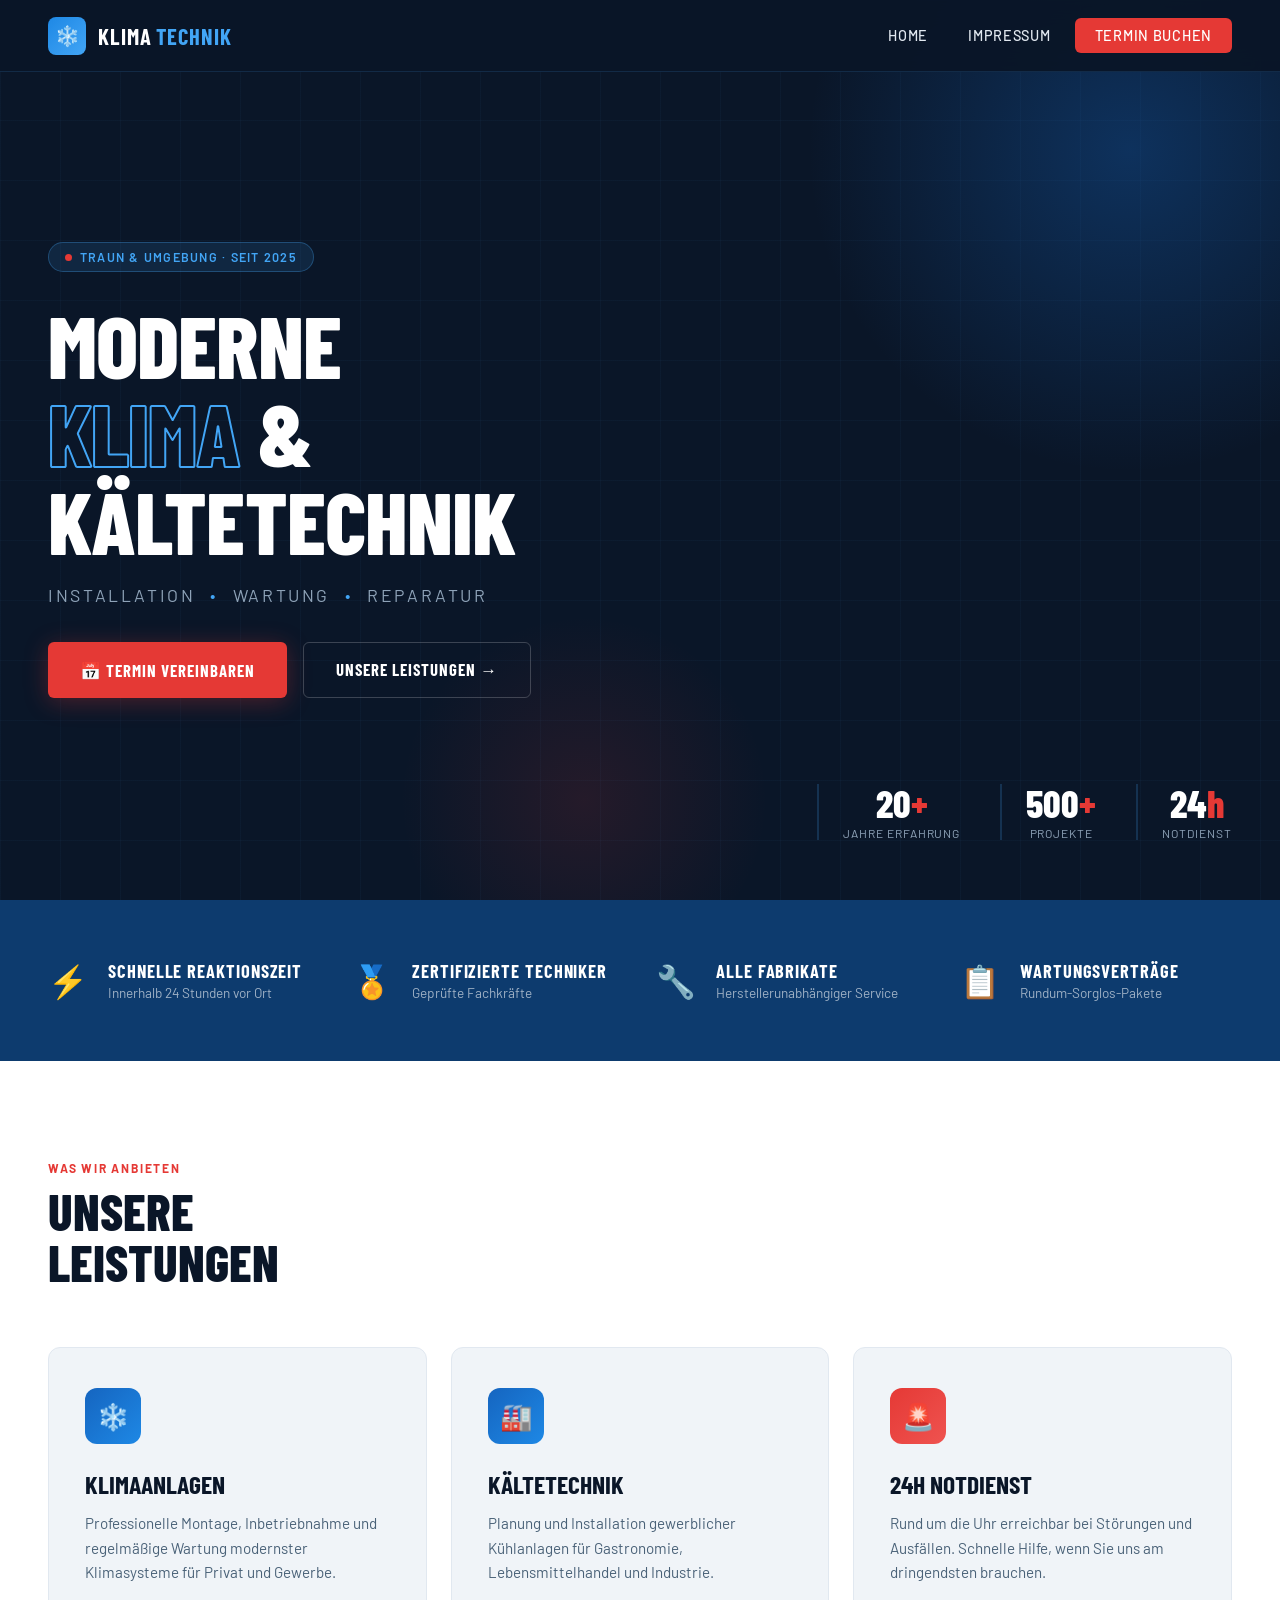
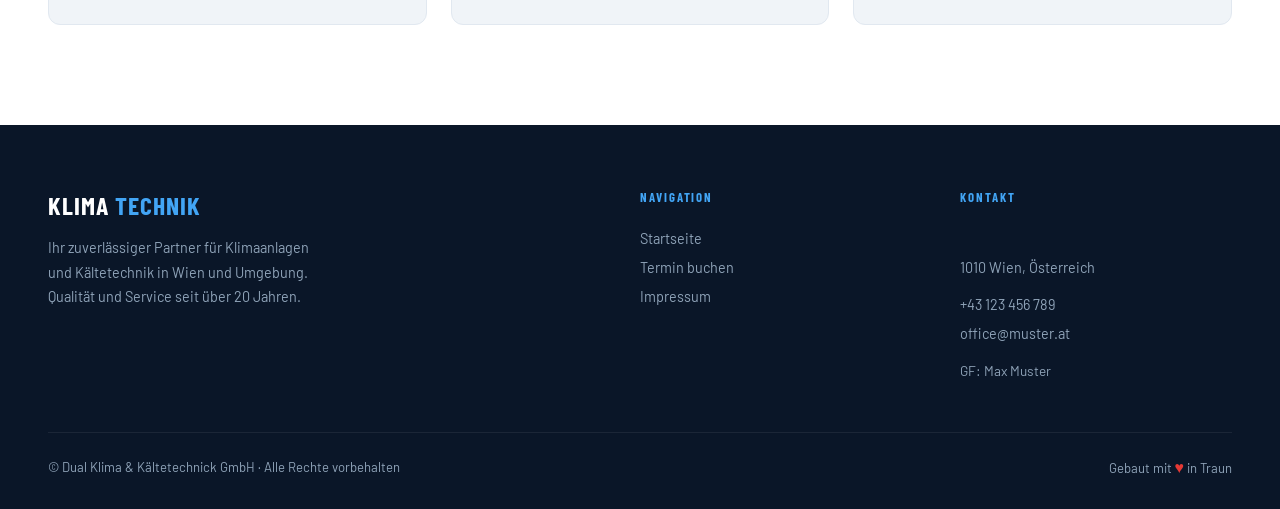
==== index.html @ 880b49e2 "Add files via upload" ====
<!DOCTYPE html>
<html lang="de">
<head>
<meta charset="UTF-8">
<meta name="viewport" content="width=device-width, initial-scale=1">
<title>Klima Technik Muster GmbH</title>
<link href="css/style.css" rel="stylesheet">
<link href="https://fonts.googleapis.com/css2?family=Barlow+Condensed:wght@400;600;700;800&family=Barlow:wght@300;400;500;600&display=swap" rel="stylesheet">
<style>
  :root {
    --blue-deep: #0a1628;
    --blue-mid: #0d3b6e;
    --blue-bright: #1565c0;
    --blue-light: #1e88e5;
    --blue-accent: #42a5f5;
    --red: #e53935;
    --red-light: #ef5350;
    --white: #ffffff;
    --off-white: #f0f4f8;
    --gray-light: #e1e8f0;
    --text-muted: #8fa3b8;
  }

  *, *::before, *::after { box-sizing: border-box; margin: 0; padding: 0; }

  html { scroll-behavior: smooth; }

  body {
    font-family: 'Barlow', sans-serif;
    background: var(--off-white);
    color: var(--blue-deep);
    overflow-x: hidden;
  }

  /* ─── NAVBAR ─────────────────────────────────── */
  .navbar {
    position: fixed;
    top: 0; left: 0; right: 0;
    z-index: 100;
    display: flex;
    align-items: center;
    justify-content: space-between;
    padding: 0 48px;
    height: 72px;
    background: rgba(10, 22, 40, 0.95);
    backdrop-filter: blur(12px);
    border-bottom: 1px solid rgba(66, 165, 245, 0.15);
  }

  .navbar-brand {
    display: flex;
    align-items: center;
    gap: 12px;
    text-decoration: none;
  }

  .brand-icon {
    width: 38px; height: 38px;
    background: linear-gradient(135deg, var(--blue-light), var(--blue-accent));
    border-radius: 8px;
    display: flex;
    align-items: center;
    justify-content: center;
    font-size: 20px;
  }

  .brand-name {
    font-family: 'Barlow Condensed', sans-serif;
    font-weight: 700;
    font-size: 1.4rem;
    color: var(--white);
    letter-spacing: 0.04em;
    text-transform: uppercase;
  }

  .brand-name span {
    color: var(--blue-accent);
  }

  .navbar nav {
    display: flex;
    gap: 8px;
    align-items: center;
  }

  .navbar nav a {
    color: var(--gray-light);
    text-decoration: none;
    font-size: 0.9rem;
    font-weight: 500;
    letter-spacing: 0.05em;
    text-transform: uppercase;
    padding: 8px 16px;
    border-radius: 6px;
    transition: all 0.2s;
  }

  .navbar nav a:hover {
    color: var(--white);
    background: rgba(66, 165, 245, 0.12);
  }

  .navbar nav a.btn-nav {
    background: var(--red);
    color: var(--white);
    padding: 9px 20px;
  }

  .navbar nav a.btn-nav:hover {
    background: var(--red-light);
    transform: translateY(-1px);
  }

  /* ─── HERO ────────────────────────────────────── */
  .hero {
    min-height: 100vh;
    background: var(--blue-deep);
    display: flex;
    align-items: center;
    position: relative;
    overflow: hidden;
    padding: 120px 48px 80px;
  }

  .hero-bg-grid {
    position: absolute;
    inset: 0;
    background-image:
      linear-gradient(rgba(66, 165, 245, 0.04) 1px, transparent 1px),
      linear-gradient(90deg, rgba(66, 165, 245, 0.04) 1px, transparent 1px);
    background-size: 60px 60px;
  }

  .hero-glow {
    position: absolute;
    top: -200px; right: -200px;
    width: 700px; height: 700px;
    background: radial-gradient(circle, rgba(21, 101, 192, 0.35) 0%, transparent 65%);
    pointer-events: none;
  }

  .hero-glow-red {
    position: absolute;
    bottom: -100px; left: 30%;
    width: 400px; height: 400px;
    background: radial-gradient(circle, rgba(229, 57, 53, 0.12) 0%, transparent 65%);
    pointer-events: none;
  }

  .hero-content {
    position: relative;
    z-index: 2;
    max-width: 700px;
    animation: fadeUp 0.8s ease both;
  }

  @keyframes fadeUp {
    from { opacity: 0; transform: translateY(30px); }
    to { opacity: 1; transform: translateY(0); }
  }

  .hero-badge {
    display: inline-flex;
    align-items: center;
    gap: 8px;
    background: rgba(66, 165, 245, 0.12);
    border: 1px solid rgba(66, 165, 245, 0.3);
    color: var(--blue-accent);
    font-size: 0.78rem;
    font-weight: 600;
    letter-spacing: 0.1em;
    text-transform: uppercase;
    padding: 7px 16px;
    border-radius: 100px;
    margin-bottom: 28px;
  }

  .hero-badge::before {
    content: '';
    width: 7px; height: 7px;
    background: var(--red);
    border-radius: 50%;
    animation: pulse 2s infinite;
  }

  @keyframes pulse {
    0%, 100% { opacity: 1; transform: scale(1); }
    50% { opacity: 0.6; transform: scale(1.4); }
  }

  .hero h1 {
    font-family: 'Barlow Condensed', sans-serif;
    font-size: clamp(3rem, 7vw, 5.5rem);
    font-weight: 800;
    line-height: 1.0;
    color: var(--white);
    letter-spacing: -0.01em;
    text-transform: uppercase;
    margin-bottom: 8px;
  }

  .hero h1 .highlight {
    color: transparent;
    -webkit-text-stroke: 2px var(--blue-accent);
  }

  .hero-sub {
    font-size: 1.1rem;
    color: var(--text-muted);
    font-weight: 400;
    margin: 20px 0 36px;
    letter-spacing: 0.15em;
    text-transform: uppercase;
  }

  .hero-sub span {
    color: var(--blue-accent);
    margin: 0 8px;
  }

  .hero-cta {
    display: flex;
    gap: 16px;
    flex-wrap: wrap;
  }

  .btn-primary {
    display: inline-flex;
    align-items: center;
    gap: 10px;
    background: var(--red);
    color: var(--white);
    text-decoration: none;
    font-family: 'Barlow Condensed', sans-serif;
    font-weight: 700;
    font-size: 1.05rem;
    letter-spacing: 0.06em;
    text-transform: uppercase;
    padding: 16px 32px;
    border-radius: 6px;
    transition: all 0.25s;
    box-shadow: 0 4px 24px rgba(229, 57, 53, 0.3);
  }

  .btn-primary:hover {
    background: var(--red-light);
    transform: translateY(-2px);
    box-shadow: 0 8px 32px rgba(229, 57, 53, 0.45);
  }

  .btn-secondary {
    display: inline-flex;
    align-items: center;
    gap: 10px;
    background: transparent;
    color: var(--white);
    text-decoration: none;
    font-family: 'Barlow Condensed', sans-serif;
    font-weight: 700;
    font-size: 1.05rem;
    letter-spacing: 0.06em;
    text-transform: uppercase;
    padding: 16px 32px;
    border-radius: 6px;
    border: 1.5px solid rgba(255,255,255,0.2);
    transition: all 0.25s;
  }

  .btn-secondary:hover {
    border-color: var(--blue-accent);
    color: var(--blue-accent);
    transform: translateY(-2px);
  }

  .hero-stats {
    position: absolute;
    bottom: 60px; right: 48px;
    display: flex;
    gap: 40px;
    animation: fadeUp 0.8s 0.3s ease both;
  }

  .stat {
    text-align: center;
    border-left: 2px solid rgba(66, 165, 245, 0.2);
    padding-left: 24px;
  }

  .stat-number {
    font-family: 'Barlow Condensed', sans-serif;
    font-size: 2.4rem;
    font-weight: 800;
    color: var(--white);
    line-height: 1;
  }

  .stat-number em {
    color: var(--red);
    font-style: normal;
  }

  .stat-label {
    font-size: 0.75rem;
    color: var(--text-muted);
    text-transform: uppercase;
    letter-spacing: 0.08em;
    margin-top: 4px;
  }

  /* ─── SERVICES ────────────────────────────────── */
  .services {
    padding: 100px 48px;
    background: var(--white);
  }

  .section-header {
    display: flex;
    align-items: flex-end;
    justify-content: space-between;
    margin-bottom: 60px;
    gap: 24px;
    flex-wrap: wrap;
  }

  .section-label {
    font-size: 0.75rem;
    font-weight: 700;
    letter-spacing: 0.15em;
    text-transform: uppercase;
    color: var(--red);
    margin-bottom: 10px;
  }

  .section-title {
    font-family: 'Barlow Condensed', sans-serif;
    font-size: clamp(2rem, 4vw, 3.2rem);
    font-weight: 800;
    text-transform: uppercase;
    color: var(--blue-deep);
    line-height: 1;
  }

  .grid {
    display: grid;
    grid-template-columns: repeat(auto-fit, minmax(280px, 1fr));
    gap: 24px;
  }

  .card {
    background: var(--off-white);
    border-radius: 12px;
    padding: 40px 36px;
    border: 1px solid var(--gray-light);
    transition: all 0.3s;
    position: relative;
    overflow: hidden;
  }

  .card::before {
    content: '';
    position: absolute;
    top: 0; left: 0; right: 0;
    height: 3px;
    background: linear-gradient(90deg, var(--blue-bright), var(--blue-accent));
    transform: scaleX(0);
    transform-origin: left;
    transition: transform 0.3s;
  }

  .card:hover {
    transform: translateY(-6px);
    box-shadow: 0 20px 48px rgba(13, 59, 110, 0.12);
    border-color: rgba(66, 165, 245, 0.3);
  }

  .card:hover::before {
    transform: scaleX(1);
  }

  .card-icon {
    width: 56px; height: 56px;
    background: linear-gradient(135deg, var(--blue-bright), var(--blue-light));
    border-radius: 12px;
    display: flex;
    align-items: center;
    justify-content: center;
    font-size: 26px;
    margin-bottom: 24px;
  }

  .card:last-child .card-icon {
    background: linear-gradient(135deg, var(--red), var(--red-light));
  }

  .card h3 {
    font-family: 'Barlow Condensed', sans-serif;
    font-size: 1.6rem;
    font-weight: 700;
    text-transform: uppercase;
    color: var(--blue-deep);
    margin-bottom: 12px;
  }

  .card p {
    font-size: 0.95rem;
    line-height: 1.6;
    color: #4a6278;
  }

  /* ─── WHY US STRIP ────────────────────────────── */
  .strip {
    background: var(--blue-mid);
    padding: 60px 48px;
    display: grid;
    grid-template-columns: repeat(auto-fit, minmax(200px, 1fr));
    gap: 32px;
  }

  .strip-item {
    display: flex;
    align-items: center;
    gap: 20px;
    color: var(--white);
  }

  .strip-icon {
    font-size: 2rem;
    flex-shrink: 0;
  }

  .strip-text strong {
    display: block;
    font-family: 'Barlow Condensed', sans-serif;
    font-size: 1.15rem;
    font-weight: 700;
    text-transform: uppercase;
    letter-spacing: 0.05em;
  }

  .strip-text span {
    font-size: 0.85rem;
    color: rgba(255,255,255,0.6);
  }

  /* ─── FOOTER ──────────────────────────────────── */
  footer {
    background: var(--blue-deep);
    padding: 64px 48px 32px;
    color: var(--text-muted);
  }

  .footer-grid {
    display: grid;
    grid-template-columns: 2fr 1fr 1fr;
    gap: 48px;
    margin-bottom: 48px;
  }

  .footer-brand .brand-name {
    font-size: 1.6rem;
    margin-bottom: 16px;
    display: block;
  }

  .footer-brand p {
    font-size: 0.9rem;
    line-height: 1.7;
    max-width: 280px;
  }

  .footer-col h4 {
    font-family: 'Barlow Condensed', sans-serif;
    font-size: 0.8rem;
    font-weight: 700;
    letter-spacing: 0.15em;
    text-transform: uppercase;
    color: var(--blue-accent);
    margin-bottom: 20px;
  }

  .footer-col p, .footer-col a {
    font-size: 0.9rem;
    line-height: 2;
    display: block;
    color: var(--text-muted);
    text-decoration: none;
    transition: color 0.2s;
  }

  .footer-col a:hover {
    color: var(--white);
  }

  .footer-divider {
    height: 1px;
    background: rgba(255,255,255,0.07);
    margin-bottom: 24px;
  }

  .footer-bottom {
    display: flex;
    justify-content: space-between;
    align-items: center;
    font-size: 0.82rem;
    gap: 16px;
    flex-wrap: wrap;
  }

  .footer-bottom .red-dot {
    color: var(--red);
    font-size: 1rem;
  }

  @media (max-width: 768px) {
    .navbar { padding: 0 20px; }
    .hero { padding: 100px 24px 160px; }
    .hero-stats { position: static; margin-top: 48px; flex-wrap: wrap; gap: 24px; }
    .services { padding: 60px 24px; }
    .strip { padding: 40px 24px; }
    .footer-grid { grid-template-columns: 1fr; gap: 32px; }
    footer { padding: 48px 24px 24px; }
    .section-header { flex-direction: column; align-items: flex-start; }
  }
</style>
</head>
<body>

<!-- NAVBAR -->
<header class="navbar">
  <a href="index.html" class="navbar-brand">
    <div class="brand-icon">❄️</div>
    <span class="brand-name">Klima <span>Technik</span></span>
  </a>
  <nav>
    <a href="index.html">Home</a>
    <a href="impressum.html">Impressum</a>
    <a href="termin.html" class="btn-nav">Termin buchen</a>
  </nav>
</header>

<!-- HERO -->
<section class="hero">
  <div class="hero-bg-grid"></div>
  <div class="hero-glow"></div>
  <div class="hero-glow-red"></div>

  <div class="hero-content">
    <div class="hero-badge">Traun & Umgebung · Seit 2025</div>
    <h1>Moderne<br><span class="highlight">Klima</span> &<br>Kälte­technik</h1>
    <p class="hero-sub">Installation <span>•</span> Wartung <span>•</span> Reparatur</p>
    <div class="hero-cta">
      <a class="btn-primary" href="termin.html">
        📅 Termin vereinbaren
      </a>
      <a class="btn-secondary" href="#leistungen">
        Unsere Leistungen →
      </a>
    </div>
  </div>

  <div class="hero-stats">
    <div class="stat">
      <div class="stat-number">20<em>+</em></div>
      <div class="stat-label">Jahre Erfahrung</div>
    </div>
    <div class="stat">
      <div class="stat-number">500<em>+</em></div>
      <div class="stat-label">Projekte</div>
    </div>
    <div class="stat">
      <div class="stat-number">24<em>h</em></div>
      <div class="stat-label">Notdienst</div>
    </div>
  </div>
</section>

<!-- STRIP -->
<div class="strip">
  <div class="strip-item">
    <div class="strip-icon">⚡</div>
    <div class="strip-text">
      <strong>Schnelle Reaktionszeit</strong>
      <span>Innerhalb 24 Stunden vor Ort</span>
    </div>
  </div>
  <div class="strip-item">
    <div class="strip-icon">🏅</div>
    <div class="strip-text">
      <strong>Zertifizierte Techniker</strong>
      <span>Geprüfte Fachkräfte</span>
    </div>
  </div>
  <div class="strip-item">
    <div class="strip-icon">🔧</div>
    <div class="strip-text">
      <strong>Alle Fabrikate</strong>
      <span>Herstellerunabhängiger Service</span>
    </div>
  </div>
  <div class="strip-item">
    <div class="strip-icon">📋</div>
    <div class="strip-text">
      <strong>Wartungsverträge</strong>
      <span>Rundum-Sorglos-Pakete</span>
    </div>
  </div>
</div>

<!-- SERVICES -->
<section class="services" id="leistungen">
  <div class="section-header">
    <div>
      <div class="section-label">Was wir anbieten</div>
      <h2 class="section-title">Unsere<br>Leistungen</h2>
    </div>
  </div>

  <div class="grid">
    <div class="card">
      <div class="card-icon">❄️</div>
      <h3>Klimaanlagen</h3>
      <p>Professionelle Montage, Inbetriebnahme und regelmäßige Wartung modernster Klimasysteme für Privat und Gewerbe.</p>
    </div>
    <div class="card">
      <div class="card-icon">🏭</div>
      <h3>Kältetechnik</h3>
      <p>Planung und Installation gewerblicher Kühlanlagen für Gastronomie, Lebensmittelhandel und Industrie.</p>
    </div>
    <div class="card">
      <div class="card-icon">🚨</div>
      <h3>24h Notdienst</h3>
      <p>Rund um die Uhr erreichbar bei Störungen und Ausfällen. Schnelle Hilfe, wenn Sie uns am dringendsten brauchen.</p>
    </div>
  </div>
</section>

<!-- FOOTER -->
<footer>
  <div class="footer-grid">
    <div class="footer-brand">
      <span class="brand-name">Klima <span style="color:var(--blue-accent)">Technik</span></span>
      <p>Ihr zuverlässiger Partner für Klimaanlagen und Kältetechnik in Wien und Umgebung. Qualität und Service seit über 20 Jahren.</p>
    </div>
    <div class="footer-col">
      <h4>Navigation</h4>
      <a href="index.html">Startseite</a>
      <a href="termin.html">Termin buchen</a>
      <a href="impressum.html">Impressum</a>
    </div>
    <div class="footer-col">
      <h4>Kontakt</h4>
      <p><br>1010 Wien, Österreich</p>
      <p style="margin-top:8px">
        <a href="tel:+43123456789">+43 123 456 789</a>
        <a href="mailto:office@muster.at">office@muster.at</a>
      </p>
      <p style="margin-top:8px; font-size:0.85rem">GF: Max Muster</p>
    </div>
  </div>
  <div class="footer-divider"></div>
  <div class="footer-bottom">
    <span>© Dual Klima & Kältetechnick GmbH · Alle Rechte vorbehalten</span>
    <span>Gebaut mit <span class="red-dot">♥</span> in Traun</span>
  </div>
</footer>
    
</body>
</html>
---- css/style.css ----
/* ============================================================
   KLIMA TECHNIK MUSTER GMBH – Gemeinsames Stylesheet
   Verwendet von: index.html & termin.html
   ============================================================ */

/* ─── CSS VARIABLEN ──────────────────────────────────────────── */
:root {
  --blue-deep:   #0a1628;
  --blue-mid:    #0d3b6e;
  --blue-bright: #1565c0;
  --blue-light:  #1e88e5;
  --blue-accent: #42a5f5;
  --red:         #e53935;
  --red-light:   #ef5350;
  --white:       #ffffff;
  --off-white:   #f0f4f8;
  --gray-light:  #e1e8f0;
  --gray-mid:    #c5d3e0;
  --text-muted:  #8fa3b8;
  --text-dark:   #2c4158;
}

/* ─── RESET & BASE ───────────────────────────────────────────── */
*, *::before, *::after { box-sizing: border-box; margin: 0; padding: 0; }
html { scroll-behavior: smooth; }
body {
  font-family: 'Barlow', sans-serif;
  background: var(--off-white);
  color: var(--blue-deep);
  overflow-x: hidden;
  min-height: 100vh;
}

/* ─── NAVBAR ─────────────────────────────────────────────────── */
.navbar {
  position: fixed;
  top: 0; left: 0; right: 0;
  z-index: 100;
  display: flex;
  align-items: center;
  justify-content: space-between;
  padding: 0 48px;
  height: 72px;
  background: rgba(10, 22, 40, 0.97);
  backdrop-filter: blur(12px);
  border-bottom: 1px solid rgba(66, 165, 245, 0.15);
}

.navbar-brand {
  display: flex;
  align-items: center;
  gap: 12px;
  text-decoration: none;
}

.brand-icon {
  width: 38px; height: 38px;
  background: linear-gradient(135deg, var(--blue-light), var(--blue-accent));
  border-radius: 8px;
  display: flex;
  align-items: center;
  justify-content: center;
  font-size: 20px;
}

.brand-name {
  font-family: 'Barlow Condensed', sans-serif;
  font-weight: 700;
  font-size: 1.4rem;
  color: var(--white);
  letter-spacing: 0.04em;
  text-transform: uppercase;
}

.brand-name span { color: var(--blue-accent); }

.navbar nav { display: flex; gap: 8px; align-items: center; }

.navbar nav a {
  color: var(--gray-light);
  text-decoration: none;
  font-size: 0.9rem;
  font-weight: 500;
  letter-spacing: 0.05em;
  text-transform: uppercase;
  padding: 8px 16px;
  border-radius: 6px;
  transition: all 0.2s;
}

.navbar nav a:hover { color: var(--white); background: rgba(66, 165, 245, 0.12); }
.navbar nav a.active { color: var(--blue-accent); }

.navbar nav a.btn-nav {
  background: var(--red);
  color: var(--white);
  padding: 9px 20px;
}

.navbar nav a.btn-nav:hover {
  background: var(--red-light);
  transform: translateY(-1px);
}

/* ─── ANIMATIONS ─────────────────────────────────────────────── */
@keyframes fadeUp {
  from { opacity: 0; transform: translateY(30px); }
  to   { opacity: 1; transform: translateY(0); }
}

@keyframes pulse {
  0%, 100% { opacity: 1; transform: scale(1); }
  50%       { opacity: 0.6; transform: scale(1.4); }
}

/* ─── BUTTONS ────────────────────────────────────────────────── */
.btn-primary {
  display: inline-flex;
  align-items: center;
  gap: 10px;
  background: var(--red);
  color: var(--white);
  text-decoration: none;
  font-family: 'Barlow Condensed', sans-serif;
  font-weight: 700;
  font-size: 1.05rem;
  letter-spacing: 0.06em;
  text-transform: uppercase;
  padding: 16px 32px;
  border-radius: 6px;
  transition: all 0.25s;
  box-shadow: 0 4px 24px rgba(229, 57, 53, 0.3);
}

.btn-primary:hover {
  background: var(--red-light);
  transform: translateY(-2px);
  box-shadow: 0 8px 32px rgba(229, 57, 53, 0.45);
}

.btn-secondary {
  display: inline-flex;
  align-items: center;
  gap: 10px;
  background: transparent;
  color: var(--white);
  text-decoration: none;
  font-family: 'Barlow Condensed', sans-serif;
  font-weight: 700;
  font-size: 1.05rem;
  letter-spacing: 0.06em;
  text-transform: uppercase;
  padding: 16px 32px;
  border-radius: 6px;
  border: 1.5px solid rgba(255,255,255,0.2);
  transition: all 0.25s;
}

.btn-secondary:hover {
  border-color: var(--blue-accent);
  color: var(--blue-accent);
  transform: translateY(-2px);
}

/* ─── FOOTER (geteilt) ───────────────────────────────────────── */
footer {
  background: var(--blue-deep);
  color: var(--text-muted);
}

footer a {
  color: var(--blue-accent);
  text-decoration: none;
  transition: color 0.2s;
}

footer a:hover { color: var(--white); }

/* ════════════════════════════════════════════════════════════════
   INDEX.HTML – STARTSEITE
   ════════════════════════════════════════════════════════════════ */

/* ─── HERO ───────────────────────────────────────────────────── */
.hero {
  min-height: 100vh;
  background: var(--blue-deep);
  display: flex;
  align-items: center;
  position: relative;
  overflow: hidden;
  padding: 120px 48px 80px;
}

.hero-bg-grid {
  position: absolute;
  inset: 0;
  background-image:
    linear-gradient(rgba(66, 165, 245, 0.04) 1px, transparent 1px),
    linear-gradient(90deg, rgba(66, 165, 245, 0.04) 1px, transparent 1px);
  background-size: 60px 60px;
}

.hero-glow {
  position: absolute;
  top: -200px; right: -200px;
  width: 700px; height: 700px;
  background: radial-gradient(circle, rgba(21, 101, 192, 0.35) 0%, transparent 65%);
  pointer-events: none;
}

.hero-glow-red {
  position: absolute;
  bottom: -100px; left: 30%;
  width: 400px; height: 400px;
  background: radial-gradient(circle, rgba(229, 57, 53, 0.12) 0%, transparent 65%);
  pointer-events: none;
}

.hero-content {
  position: relative;
  z-index: 2;
  max-width: 700px;
  animation: fadeUp 0.8s ease both;
}

.hero-badge {
  display: inline-flex;
  align-items: center;
  gap: 8px;
  background: rgba(66, 165, 245, 0.12);
  border: 1px solid rgba(66, 165, 245, 0.3);
  color: var(--blue-accent);
  font-size: 0.78rem;
  font-weight: 600;
  letter-spacing: 0.1em;
  text-transform: uppercase;
  padding: 7px 16px;
  border-radius: 100px;
  margin-bottom: 28px;
}

.hero-badge::before {
  content: '';
  width: 7px; height: 7px;
  background: var(--red);
  border-radius: 50%;
  animation: pulse 2s infinite;
}

.hero h1 {
  font-family: 'Barlow Condensed', sans-serif;
  font-size: clamp(3rem, 7vw, 5.5rem);
  font-weight: 800;
  line-height: 1.0;
  color: var(--white);
  letter-spacing: -0.01em;
  text-transform: uppercase;
  margin-bottom: 8px;
}

.hero h1 .highlight {
  color: transparent;
  -webkit-text-stroke: 2px var(--blue-accent);
}

.hero-sub {
  font-size: 1.1rem;
  color: var(--text-muted);
  font-weight: 400;
  margin: 20px 0 36px;
  letter-spacing: 0.15em;
  text-transform: uppercase;
}

.hero-sub span { color: var(--blue-accent); margin: 0 8px; }

.hero-cta { display: flex; gap: 16px; flex-wrap: wrap; }

.hero-stats {
  position: absolute;
  bottom: 60px; right: 48px;
  display: flex;
  gap: 40px;
  animation: fadeUp 0.8s 0.3s ease both;
}

.stat {
  text-align: center;
  border-left: 2px solid rgba(66, 165, 245, 0.2);
  padding-left: 24px;
}

.stat-number {
  font-family: 'Barlow Condensed', sans-serif;
  font-size: 2.4rem;
  font-weight: 800;
  color: var(--white);
  line-height: 1;
}

.stat-number em { color: var(--red); font-style: normal; }

.stat-label {
  font-size: 0.75rem;
  color: var(--text-muted);
  text-transform: uppercase;
  letter-spacing: 0.08em;
  margin-top: 4px;
}

/* ─── STRIP ──────────────────────────────────────────────────── */
.strip {
  background: var(--blue-mid);
  padding: 60px 48px;
  display: grid;
  grid-template-columns: repeat(auto-fit, minmax(200px, 1fr));
  gap: 32px;
}

.strip-item {
  display: flex;
  align-items: center;
  gap: 20px;
  color: var(--white);
}

.strip-icon { font-size: 2rem; flex-shrink: 0; }

.strip-text strong {
  display: block;
  font-family: 'Barlow Condensed', sans-serif;
  font-size: 1.15rem;
  font-weight: 700;
  text-transform: uppercase;
  letter-spacing: 0.05em;
}

.strip-text span { font-size: 0.85rem; color: rgba(255,255,255,0.6); }

/* ─── SERVICES / LEISTUNGEN ──────────────────────────────────── */
.services {
  padding: 100px 48px;
  background: var(--white);
}

.section-header {
  display: flex;
  align-items: flex-end;
  justify-content: space-between;
  margin-bottom: 60px;
  gap: 24px;
  flex-wrap: wrap;
}

.section-label {
  font-size: 0.75rem;
  font-weight: 700;
  letter-spacing: 0.15em;
  text-transform: uppercase;
  color: var(--red);
  margin-bottom: 10px;
}

.section-title {
  font-family: 'Barlow Condensed', sans-serif;
  font-size: clamp(2rem, 4vw, 3.2rem);
  font-weight: 800;
  text-transform: uppercase;
  color: var(--blue-deep);
  line-height: 1;
}

.grid {
  display: grid;
  grid-template-columns: repeat(auto-fit, minmax(280px, 1fr));
  gap: 24px;
}

.card {
  background: var(--off-white);
  border-radius: 12px;
  padding: 40px 36px;
  border: 1px solid var(--gray-light);
  transition: all 0.3s;
  position: relative;
  overflow: hidden;
}

.card::before {
  content: '';
  position: absolute;
  top: 0; left: 0; right: 0;
  height: 3px;
  background: linear-gradient(90deg, var(--blue-bright), var(--blue-accent));
  transform: scaleX(0);
  transform-origin: left;
  transition: transform 0.3s;
}

.card:hover {
  transform: translateY(-6px);
  box-shadow: 0 20px 48px rgba(13, 59, 110, 0.12);
  border-color: rgba(66, 165, 245, 0.3);
}

.card:hover::before { transform: scaleX(1); }

.card-icon {
  width: 56px; height: 56px;
  background: linear-gradient(135deg, var(--blue-bright), var(--blue-light));
  border-radius: 12px;
  display: flex;
  align-items: center;
  justify-content: center;
  font-size: 26px;
  margin-bottom: 24px;
}

.card:last-child .card-icon {
  background: linear-gradient(135deg, var(--red), var(--red-light));
}

.card h3 {
  font-family: 'Barlow Condensed', sans-serif;
  font-size: 1.6rem;
  font-weight: 700;
  text-transform: uppercase;
  color: var(--blue-deep);
  margin-bottom: 12px;
}

.card p { font-size: 0.95rem; line-height: 1.6; color: #4a6278; }

/* ─── FOOTER (index) ─────────────────────────────────────────── */
.footer-index {
  padding: 64px 48px 32px;
}

.footer-grid {
  display: grid;
  grid-template-columns: 2fr 1fr 1fr;
  gap: 48px;
  margin-bottom: 48px;
}

.footer-brand .brand-name {
  font-size: 1.6rem;
  margin-bottom: 16px;
  display: block;
}

.footer-brand p { font-size: 0.9rem; line-height: 1.7; max-width: 280px; }

.footer-col h4 {
  font-family: 'Barlow Condensed', sans-serif;
  font-size: 0.8rem;
  font-weight: 700;
  letter-spacing: 0.15em;
  text-transform: uppercase;
  color: var(--blue-accent);
  margin-bottom: 20px;
}

.footer-col p,
.footer-col a {
  font-size: 0.9rem;
  line-height: 2;
  display: block;
  color: var(--text-muted);
  text-decoration: none;
  transition: color 0.2s;
}

.footer-col a:hover { color: var(--white); }

.footer-divider {
  height: 1px;
  background: rgba(255,255,255,0.07);
  margin-bottom: 24px;
}

.footer-bottom {
  display: flex;
  justify-content: space-between;
  align-items: center;
  font-size: 0.82rem;
  gap: 16px;
  flex-wrap: wrap;
}

.footer-bottom p { font-size: 0.82rem; }
.red-dot { color: var(--red); font-size: 1rem; }

/* ════════════════════════════════════════════════════════════════
   TERMIN.HTML – TERMINBUCHUNG
   ════════════════════════════════════════════════════════════════ */

/* ─── PAGE HEADER ────────────────────────────────────────────── */
.page-header {
  background: var(--blue-deep);
  padding: 120px 48px 64px;
  position: relative;
  overflow: hidden;
}

.page-header-bg {
  position: absolute;
  inset: 0;
  background-image:
    linear-gradient(rgba(66,165,245,0.04) 1px, transparent 1px),
    linear-gradient(90deg, rgba(66,165,245,0.04) 1px, transparent 1px);
  background-size: 60px 60px;
}

.page-header-glow {
  position: absolute;
  top: -100px; right: -100px;
  width: 500px; height: 500px;
  background: radial-gradient(circle, rgba(21,101,192,0.3) 0%, transparent 65%);
  pointer-events: none;
}

.page-header-content {
  position: relative;
  z-index: 2;
  animation: fadeUp 0.7s ease both;
}

.breadcrumb {
  display: flex;
  align-items: center;
  gap: 8px;
  font-size: 0.78rem;
  font-weight: 600;
  letter-spacing: 0.12em;
  text-transform: uppercase;
  color: var(--text-muted);
  margin-bottom: 20px;
}

.breadcrumb a { color: var(--blue-accent); text-decoration: none; }
.breadcrumb a:hover { color: var(--white); }
.breadcrumb .sep { color: rgba(255,255,255,0.2); }

.page-header h1 {
  font-family: 'Barlow Condensed', sans-serif;
  font-size: clamp(2.8rem, 5vw, 4.5rem);
  font-weight: 800;
  text-transform: uppercase;
  color: var(--white);
  line-height: 1;
  margin-bottom: 12px;
}

.page-header h1 span {
  color: transparent;
  -webkit-text-stroke: 2px var(--blue-accent);
}

.page-header p { font-size: 1rem; color: var(--text-muted); max-width: 480px; }

/* ─── BOOKING LAYOUT ─────────────────────────────────────────── */
.booking-layout {
  display: grid;
  grid-template-columns: 1fr 380px;
  gap: 32px;
  max-width: 1100px;
  margin: 0 auto;
  padding: 56px 24px 80px;
}

/* ─── STEPS ──────────────────────────────────────────────────── */
.steps {
  display: flex;
  gap: 0;
  margin-bottom: 36px;
  position: relative;
}

.steps::before {
  content: '';
  position: absolute;
  top: 20px; left: 20px; right: 20px;
  height: 2px;
  background: var(--gray-light);
  z-index: 0;
}

.step {
  flex: 1;
  display: flex;
  flex-direction: column;
  align-items: center;
  gap: 8px;
  position: relative;
  z-index: 1;
  cursor: pointer;
}

.step-num {
  width: 40px; height: 40px;
  border-radius: 50%;
  display: flex;
  align-items: center;
  justify-content: center;
  font-family: 'Barlow Condensed', sans-serif;
  font-weight: 700;
  font-size: 1rem;
  background: var(--white);
  border: 2px solid var(--gray-mid);
  color: var(--text-muted);
  transition: all 0.3s;
}

.step.active .step-num {
  background: var(--blue-bright);
  border-color: var(--blue-bright);
  color: var(--white);
  box-shadow: 0 0 0 4px rgba(21,101,192,0.15);
}

.step.done .step-num {
  background: var(--blue-accent);
  border-color: var(--blue-accent);
  color: var(--white);
}

.step-label {
  font-size: 0.72rem;
  font-weight: 600;
  letter-spacing: 0.08em;
  text-transform: uppercase;
  color: var(--text-muted);
  transition: color 0.3s;
}

.step.active .step-label { color: var(--blue-bright); }
.step.done .step-label   { color: var(--blue-accent); }

/* ─── FORM CARD ──────────────────────────────────────────────── */
.form-card {
  background: var(--white);
  border-radius: 16px;
  border: 1px solid var(--gray-light);
  overflow: hidden;
}

.form-section {
  display: none;
  padding: 40px 40px 36px;
  animation: fadeUp 0.4s ease both;
}

.form-section.visible { display: block; }

.form-section-title {
  font-family: 'Barlow Condensed', sans-serif;
  font-size: 1.5rem;
  font-weight: 700;
  text-transform: uppercase;
  color: var(--blue-deep);
  margin-bottom: 6px;
}

.form-section-sub {
  font-size: 0.88rem;
  color: var(--text-muted);
  margin-bottom: 28px;
}

/* ─── SERVICE SELECTOR ───────────────────────────────────────── */
.service-grid {
  display: grid;
  grid-template-columns: 1fr 1fr;
  gap: 14px;
  margin-bottom: 8px;
}

.service-option { display: none; }

.service-label {
  display: flex;
  align-items: flex-start;
  gap: 14px;
  padding: 18px 20px;
  border-radius: 10px;
  border: 1.5px solid var(--gray-light);
  cursor: pointer;
  transition: all 0.2s;
  background: var(--off-white);
}

.service-label:hover {
  border-color: var(--blue-accent);
  background: rgba(66,165,245,0.05);
}

.service-option:checked + .service-label {
  border-color: var(--blue-bright);
  background: rgba(21,101,192,0.06);
  box-shadow: 0 0 0 3px rgba(21,101,192,0.1);
}

.svc-icon { font-size: 1.8rem; flex-shrink: 0; margin-top: 2px; }

.svc-info strong {
  display: block;
  font-family: 'Barlow Condensed', sans-serif;
  font-size: 1rem;
  font-weight: 700;
  text-transform: uppercase;
  color: var(--blue-deep);
  margin-bottom: 3px;
}

.svc-info span { font-size: 0.8rem; color: var(--text-muted); line-height: 1.4; }

/* ─── CALENDAR ───────────────────────────────────────────────── */
.calendar-wrap { margin-bottom: 28px; }

.cal-nav {
  display: flex;
  align-items: center;
  justify-content: space-between;
  margin-bottom: 20px;
}

.cal-nav button {
  width: 36px; height: 36px;
  border: 1.5px solid var(--gray-light);
  border-radius: 8px;
  background: var(--white);
  cursor: pointer;
  font-size: 1.1rem;
  color: var(--blue-mid);
  transition: all 0.2s;
  display: flex; align-items: center; justify-content: center;
}

.cal-nav button:hover { border-color: var(--blue-accent); color: var(--blue-bright); }

.cal-month {
  font-family: 'Barlow Condensed', sans-serif;
  font-size: 1.15rem;
  font-weight: 700;
  text-transform: uppercase;
  color: var(--blue-deep);
  letter-spacing: 0.05em;
}

.cal-grid {
  display: grid;
  grid-template-columns: repeat(7, 1fr);
  gap: 4px;
}

.cal-dow {
  text-align: center;
  font-size: 0.7rem;
  font-weight: 700;
  letter-spacing: 0.1em;
  text-transform: uppercase;
  color: var(--text-muted);
  padding: 6px 0;
}

.cal-day {
  aspect-ratio: 1;
  display: flex;
  align-items: center;
  justify-content: center;
  border-radius: 8px;
  font-size: 0.88rem;
  font-weight: 500;
  cursor: pointer;
  transition: all 0.15s;
  color: var(--blue-deep);
  border: 1.5px solid transparent;
  background: transparent;
  position: relative;
}

.cal-day:hover:not(.empty):not(.past) {
  background: rgba(66,165,245,0.1);
  border-color: var(--blue-accent);
}

.cal-day.empty  { cursor: default; }
.cal-day.past   { color: var(--gray-mid); cursor: default; }

.cal-day.today  { font-weight: 700; color: var(--blue-bright); }

.cal-day.today::after {
  content: '';
  position: absolute;
  bottom: 4px;
  left: 50%; transform: translateX(-50%);
  width: 4px; height: 4px;
  background: var(--blue-bright);
  border-radius: 50%;
}

.cal-day.selected {
  background: var(--blue-bright);
  color: var(--white) !important;
  border-color: var(--blue-bright);
  font-weight: 700;
}

.cal-day.has-slots::before {
  content: '';
  position: absolute;
  top: 4px; right: 4px;
  width: 5px; height: 5px;
  background: var(--red);
  border-radius: 50%;
}

/* ─── TIME SLOTS ─────────────────────────────────────────────── */
.slots-title {
  font-family: 'Barlow Condensed', sans-serif;
  font-size: 0.85rem;
  font-weight: 700;
  letter-spacing: 0.12em;
  text-transform: uppercase;
  color: var(--text-muted);
  margin-bottom: 12px;
}

.slots-grid {
  display: grid;
  grid-template-columns: repeat(4, 1fr);
  gap: 8px;
  margin-bottom: 28px;
}

.slot-btn {
  padding: 10px 6px;
  border-radius: 8px;
  border: 1.5px solid var(--gray-light);
  background: var(--off-white);
  font-family: 'Barlow Condensed', sans-serif;
  font-size: 0.95rem;
  font-weight: 600;
  color: var(--blue-deep);
  cursor: pointer;
  transition: all 0.15s;
  text-align: center;
}

.slot-btn:hover     { border-color: var(--blue-accent); background: rgba(66,165,245,0.07); }
.slot-btn.selected  { background: var(--blue-bright); color: var(--white); border-color: var(--blue-bright); }
.slot-btn.full      { color: var(--gray-mid); cursor: not-allowed; text-decoration: line-through; }

/* ─── CONTACT FORM ───────────────────────────────────────────── */
.form-row {
  display: grid;
  grid-template-columns: 1fr 1fr;
  gap: 16px;
  margin-bottom: 16px;
}

.form-group {
  display: flex;
  flex-direction: column;
  gap: 7px;
  margin-bottom: 16px;
}

.form-group.full { grid-column: 1 / -1; }

label {
  font-size: 0.78rem;
  font-weight: 700;
  letter-spacing: 0.1em;
  text-transform: uppercase;
  color: var(--text-dark);
}

label .req { color: var(--red); }

input[type="text"],
input[type="email"],
input[type="tel"],
select,
textarea {
  padding: 13px 16px;
  border-radius: 8px;
  border: 1.5px solid var(--gray-light);
  background: var(--off-white);
  font-family: 'Barlow', sans-serif;
  font-size: 0.95rem;
  color: var(--blue-deep);
  transition: all 0.2s;
  outline: none;
  width: 100%;
}

input:focus, select:focus, textarea:focus {
  border-color: var(--blue-bright);
  background: var(--white);
  box-shadow: 0 0 0 3px rgba(21,101,192,0.1);
}

textarea { resize: vertical; min-height: 100px; }

select {
  appearance: none;
  cursor: pointer;
  background-image: url("data:image/svg+xml,%3Csvg xmlns='http://www.w3.org/2000/svg' width='12' height='8' viewBox='0 0 12 8'%3E%3Cpath d='M1 1l5 5 5-5' stroke='%238fa3b8' stroke-width='1.5' fill='none' stroke-linecap='round'/%3E%3C/svg%3E");
  background-repeat: no-repeat;
  background-position: right 14px center;
  padding-right: 36px;
}

.privacy-row {
  display: flex;
  align-items: flex-start;
  gap: 12px;
  margin-bottom: 24px;
  padding: 16px;
  background: rgba(66,165,245,0.05);
  border-radius: 8px;
  border: 1px solid rgba(66,165,245,0.15);
}

.privacy-row input[type="checkbox"] {
  width: 18px; height: 18px;
  margin-top: 2px;
  flex-shrink: 0;
  cursor: pointer;
  accent-color: var(--blue-bright);
}

.privacy-row label {
  font-size: 0.82rem;
  font-weight: 400;
  text-transform: none;
  letter-spacing: 0;
  color: var(--text-dark);
  cursor: pointer;
  line-height: 1.5;
}

.privacy-row label a { color: var(--blue-bright); text-decoration: none; }

/* ─── FORM NAVIGATION ────────────────────────────────────────── */
.form-footer {
  display: flex;
  justify-content: space-between;
  align-items: center;
  padding: 24px 40px;
  background: var(--off-white);
  border-top: 1px solid var(--gray-light);
}

.btn-back {
  display: inline-flex;
  align-items: center;
  gap: 8px;
  background: transparent;
  color: var(--text-muted);
  border: 1.5px solid var(--gray-light);
  font-family: 'Barlow Condensed', sans-serif;
  font-size: 0.95rem;
  font-weight: 700;
  letter-spacing: 0.08em;
  text-transform: uppercase;
  padding: 12px 24px;
  border-radius: 8px;
  cursor: pointer;
  transition: all 0.2s;
}

.btn-back:hover { color: var(--blue-deep); border-color: var(--blue-mid); }

.btn-next {
  display: inline-flex;
  align-items: center;
  gap: 10px;
  background: var(--blue-bright);
  color: var(--white);
  border: none;
  font-family: 'Barlow Condensed', sans-serif;
  font-size: 1rem;
  font-weight: 700;
  letter-spacing: 0.08em;
  text-transform: uppercase;
  padding: 13px 28px;
  border-radius: 8px;
  cursor: pointer;
  transition: all 0.25s;
  box-shadow: 0 4px 16px rgba(21,101,192,0.25);
}

.btn-next:hover {
  background: var(--blue-light);
  transform: translateY(-1px);
  box-shadow: 0 6px 24px rgba(21,101,192,0.35);
}

.btn-submit {
  background: var(--red) !important;
  box-shadow: 0 4px 16px rgba(229,57,53,0.25) !important;
}

.btn-submit:hover {
  background: var(--red-light) !important;
  box-shadow: 0 6px 24px rgba(229,57,53,0.4) !important;
}

/* ─── SUCCESS VIEW ───────────────────────────────────────────── */
.success-view {
  display: none;
  text-align: center;
  padding: 60px 40px;
  animation: fadeUp 0.5s ease both;
}

.success-view.visible { display: block; }

.success-icon {
  width: 80px; height: 80px;
  background: linear-gradient(135deg, #2e7d32, #43a047);
  border-radius: 50%;
  display: flex;
  align-items: center;
  justify-content: center;
  font-size: 2.5rem;
  margin: 0 auto 24px;
  box-shadow: 0 8px 32px rgba(46,125,50,0.25);
}

.success-view h2 {
  font-family: 'Barlow Condensed', sans-serif;
  font-size: 2.2rem;
  font-weight: 800;
  text-transform: uppercase;
  color: var(--blue-deep);
  margin-bottom: 12px;
}

.success-view p {
  font-size: 0.95rem;
  color: var(--text-muted);
  max-width: 380px;
  margin: 0 auto 32px;
  line-height: 1.6;
}

.booking-ref {
  display: inline-block;
  padding: 12px 28px;
  background: var(--off-white);
  border-radius: 8px;
  border: 1.5px solid var(--gray-light);
  font-family: 'Barlow Condensed', sans-serif;
  font-size: 1.4rem;
  font-weight: 700;
  color: var(--blue-bright);
  letter-spacing: 0.15em;
  margin-bottom: 32px;
}

/* ─── ERROR VIEW ─────────────────────────────────────────────── */
.error-view {
  display: none;
  text-align: center;
  padding: 60px 40px;
  animation: fadeUp 0.5s ease both;
}

.error-view.visible { display: block; }

.error-icon {
  width: 80px; height: 80px;
  background: linear-gradient(135deg, var(--red), var(--red-light));
  border-radius: 50%;
  display: flex;
  align-items: center;
  justify-content: center;
  font-size: 2.5rem;
  color: white;
  margin: 0 auto 24px;
  box-shadow: 0 8px 32px rgba(229,57,53,0.25);
}

.error-view h2 {
  font-family: 'Barlow Condensed', sans-serif;
  font-size: 2.2rem;
  font-weight: 800;
  text-transform: uppercase;
  color: var(--blue-deep);
  margin-bottom: 12px;
}

.error-view p {
  font-size: 0.95rem;
  color: var(--text-muted);
  max-width: 380px;
  margin: 0 auto 32px;
  line-height: 1.6;
}

.error-view p a { color: var(--blue-bright); text-decoration: none; }

/* ─── SIDEBAR ────────────────────────────────────────────────── */
.sidebar { display: flex; flex-direction: column; gap: 24px; }

.info-card {
  background: var(--white);
  border-radius: 16px;
  border: 1px solid var(--gray-light);
  overflow: hidden;
}

.info-card-header {
  padding: 20px 24px 16px;
  border-bottom: 1px solid var(--gray-light);
}

.info-card-header h3 {
  font-family: 'Barlow Condensed', sans-serif;
  font-size: 0.85rem;
  font-weight: 700;
  letter-spacing: 0.12em;
  text-transform: uppercase;
  color: var(--blue-accent);
}

.info-card-body { padding: 20px 24px; }

.info-item {
  display: flex;
  align-items: flex-start;
  gap: 14px;
  padding: 12px 0;
  border-bottom: 1px solid var(--off-white);
}

.info-item:last-child { border-bottom: none; padding-bottom: 0; }

.info-item-icon {
  width: 36px; height: 36px;
  background: linear-gradient(135deg, var(--blue-bright), var(--blue-light));
  border-radius: 8px;
  display: flex; align-items: center; justify-content: center;
  font-size: 1rem;
  flex-shrink: 0;
}

.info-item strong {
  display: block;
  font-size: 0.88rem;
  font-weight: 600;
  color: var(--blue-deep);
  margin-bottom: 2px;
}

.info-item span { font-size: 0.82rem; color: var(--text-muted); }

.urgency-card {
  background: linear-gradient(135deg, var(--red), #c62828);
  border-radius: 16px;
  padding: 24px;
  color: var(--white);
  position: relative;
  overflow: hidden;
}

.urgency-card::before {
  content: '🚨';
  position: absolute;
  right: -10px; top: -10px;
  font-size: 5rem;
  opacity: 0.1;
}

.urgency-card h3 {
  font-family: 'Barlow Condensed', sans-serif;
  font-size: 1.2rem;
  font-weight: 800;
  text-transform: uppercase;
  letter-spacing: 0.05em;
  margin-bottom: 8px;
}

.urgency-card p { font-size: 0.85rem; opacity: 0.85; margin-bottom: 16px; line-height: 1.5; }

.urgency-card a {
  display: inline-flex;
  align-items: center;
  gap: 8px;
  background: rgba(255,255,255,0.15);
  color: var(--white);
  text-decoration: none;
  padding: 10px 18px;
  border-radius: 8px;
  font-family: 'Barlow Condensed', sans-serif;
  font-weight: 700;
  font-size: 0.95rem;
  text-transform: uppercase;
  letter-spacing: 0.05em;
  border: 1px solid rgba(255,255,255,0.25);
  transition: all 0.2s;
}

.urgency-card a:hover { background: rgba(255,255,255,0.25); }

/* ─── BOOKING SUMMARY ────────────────────────────────────────── */
.summary-row {
  display: flex;
  justify-content: space-between;
  align-items: center;
  padding: 10px 0;
  border-bottom: 1px solid var(--off-white);
  font-size: 0.88rem;
}

.summary-row:last-child { border-bottom: none; }
.summary-row .label  { color: var(--text-muted); }
.summary-row .value  { font-weight: 600; color: var(--blue-deep); text-align: right; }
.summary-row .value.empty { color: var(--gray-mid); font-style: italic; font-weight: 400; }

/* ─── FOOTER (termin) ────────────────────────────────────────── */
.footer-termin {
  padding: 32px 48px;
  display: flex;
  justify-content: space-between;
  align-items: center;
  flex-wrap: wrap;
  gap: 16px;
}

.footer-termin p { font-size: 0.82rem; }
.footer-termin-links { display: flex; gap: 20px; }

/* ════════════════════════════════════════════════════════════════
   IMPRESSUM.HTML
   ════════════════════════════════════════════════════════════════ */

.impressum-layout {
  display: grid;
  grid-template-columns: 1fr 340px;
  gap: 32px;
  max-width: 1100px;
  margin: 0 auto;
  padding: 56px 24px 80px;
  align-items: start;
}

.impressum-main { display: flex; flex-direction: column; gap: 24px; }

.impressum-card {
  background: var(--white);
  border-radius: 16px;
  border: 1px solid var(--gray-light);
  padding: 36px 40px;
  position: relative;
  overflow: hidden;
}

.impressum-card::before {
  content: '';
  position: absolute;
  top: 0; left: 0; right: 0;
  height: 3px;
  background: linear-gradient(90deg, var(--blue-bright), var(--blue-accent));
}

.impressum-card-label {
  font-size: 0.72rem;
  font-weight: 700;
  letter-spacing: 0.15em;
  text-transform: uppercase;
  color: var(--red);
  margin-bottom: 8px;
}

.impressum-card-title {
  font-family: 'Barlow Condensed', sans-serif;
  font-size: 1.5rem;
  font-weight: 800;
  text-transform: uppercase;
  color: var(--blue-deep);
  margin-bottom: 24px;
  padding-bottom: 16px;
  border-bottom: 1px solid var(--gray-light);
}

.impressum-grid { display: flex; flex-direction: column; gap: 0; }

.impressum-row {
  display: grid;
  grid-template-columns: 220px 1fr;
  gap: 16px;
  padding: 13px 0;
  border-bottom: 1px solid var(--off-white);
}

.impressum-row:last-child { border-bottom: none; }

.impressum-key {
  font-size: 0.82rem;
  font-weight: 700;
  color: var(--text-muted);
  text-transform: uppercase;
  letter-spacing: 0.06em;
  padding-top: 2px;
}

.impressum-val {
  font-size: 0.92rem;
  color: var(--blue-deep);
  line-height: 1.6;
}

.impressum-val a {
  color: var(--blue-bright);
  text-decoration: none;
  transition: color 0.2s;
}

.impressum-val a:hover { color: var(--blue-accent); }

.impressum-text { display: flex; flex-direction: column; gap: 14px; }

.impressum-text p {
  font-size: 0.92rem;
  color: var(--text-dark);
  line-height: 1.75;
}

.impressum-text a {
  color: var(--blue-bright);
  text-decoration: none;
}

.impressum-text a:hover { color: var(--blue-accent); }

.impressum-sidebar {
  display: flex;
  flex-direction: column;
  gap: 24px;
  position: sticky;
  top: 90px;
}

/* ════════════════════════════════════════════════════════════════
   RESPONSIVE
   ════════════════════════════════════════════════════════════════ */
@media (max-width: 900px) {
  /* Shared */
  .navbar { padding: 0 20px; }

  /* Index */
  .hero         { padding: 100px 24px 160px; }
  .hero-stats   { position: static; margin-top: 48px; flex-wrap: wrap; gap: 24px; }
  .services     { padding: 60px 24px; }
  .strip        { padding: 40px 24px; }
  .footer-index { padding: 48px 24px 24px; }
  .footer-grid  { grid-template-columns: 1fr; gap: 32px; }
  .section-header { flex-direction: column; align-items: flex-start; }

  /* Termin */
  .page-header    { padding: 100px 24px 48px; }
  .booking-layout { grid-template-columns: 1fr; padding: 32px 16px 60px; }
  .sidebar        { order: -1; display: grid; grid-template-columns: 1fr 1fr; }
  .urgency-card   { grid-column: 1 / -1; }
  .form-section   { padding: 28px 24px 24px; }
  .form-footer    { padding: 20px 24px; }
  .service-grid   { grid-template-columns: 1fr; }
  .form-row       { grid-template-columns: 1fr; }
  .slots-grid     { grid-template-columns: repeat(3, 1fr); }
  .footer-termin  { padding: 24px 20px; }
  /* Impressum */
  .impressum-layout  { grid-template-columns: 1fr; padding: 32px 16px 60px; }
  .impressum-sidebar { position: static; }
  .impressum-card    { padding: 24px 20px; }
  .impressum-row     { grid-template-columns: 1fr; gap: 4px; }
  .impressum-key     { color: var(--blue-accent); }
}
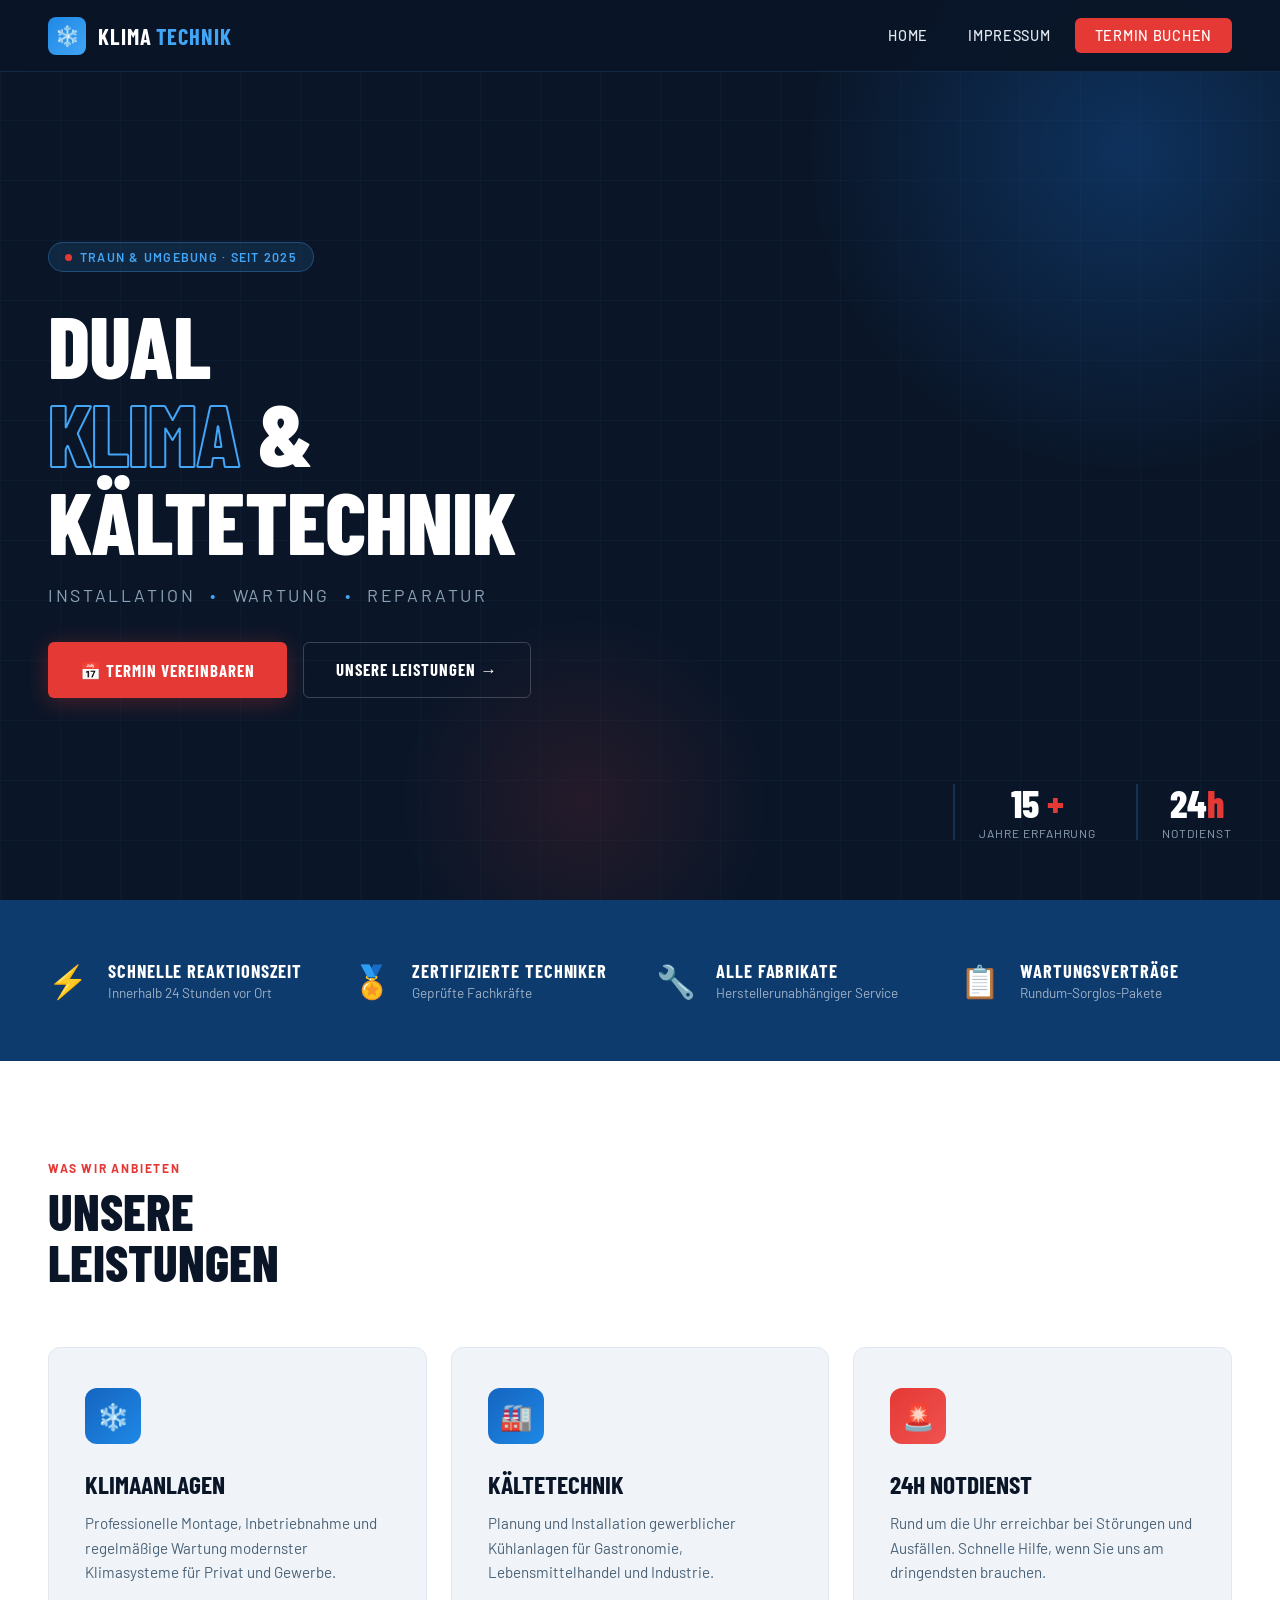
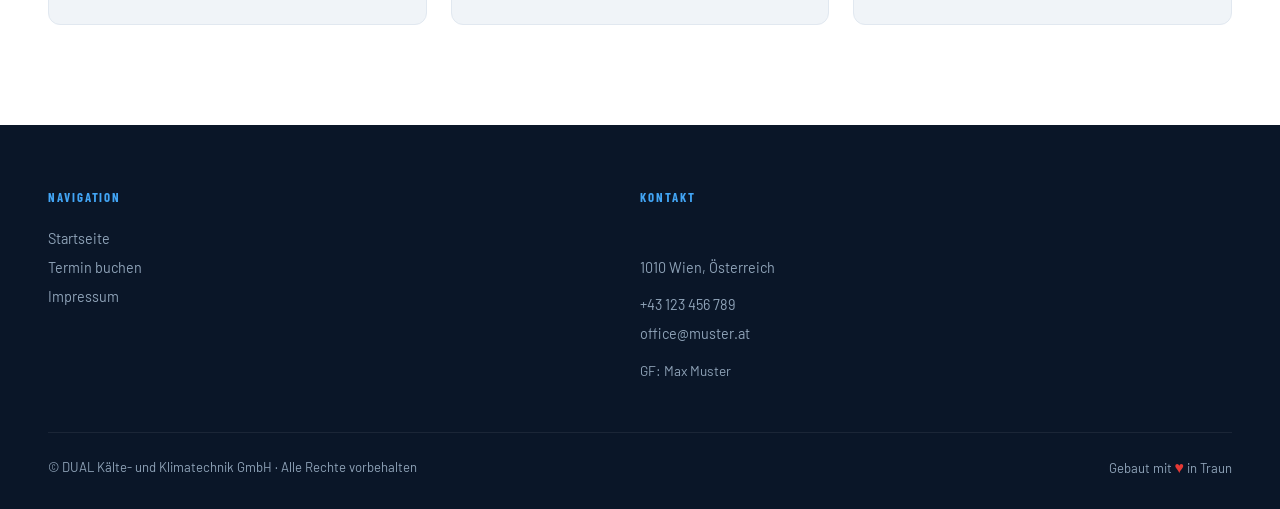
==== commit 6eee60ed: "Update fmt.Println message from 'Hello' to 'Goodbye'" ====
--- a/index.html
+++ b/index.html
@@ -3,7 +3,7 @@
 <head>
 <meta charset="UTF-8">
 <meta name="viewport" content="width=device-width, initial-scale=1">
-<title>Klima Technik Muster GmbH</title>
+<title>DUAL Kälte- und Klimatechnik GmbH</title>
 <link href="css/style.css" rel="stylesheet">
 <link href="https://fonts.googleapis.com/css2?family=Barlow+Condensed:wght@400;600;700;800&family=Barlow:wght@300;400;500;600&display=swap" rel="stylesheet">
 <style>
@@ -546,7 +546,7 @@
 
   <div class="hero-content">
     <div class="hero-badge">Traun & Umgebung · Seit 2025</div>
-    <h1>Moderne<br><span class="highlight">Klima</span> &<br>Kälte­technik</h1>
+    <h1>Dual<br><span class="highlight">Klima</span> &<br>Kälte­technik</h1>
     <p class="hero-sub">Installation <span>•</span> Wartung <span>•</span> Reparatur</p>
     <div class="hero-cta">
       <a class="btn-primary" href="termin.html">
@@ -560,12 +560,8 @@
 
   <div class="hero-stats">
     <div class="stat">
-      <div class="stat-number">20<em>+</em></div>
+      <div class="stat-number">15 <em>+</em></div>
       <div class="stat-label">Jahre Erfahrung</div>
-    </div>
-    <div class="stat">
-      <div class="stat-number">500<em>+</em></div>
-      <div class="stat-label">Projekte</div>
     </div>
     <div class="stat">
       <div class="stat-number">24<em>h</em></div>
@@ -637,10 +633,6 @@
 <!-- FOOTER -->
 <footer>
   <div class="footer-grid">
-    <div class="footer-brand">
-      <span class="brand-name">Klima <span style="color:var(--blue-accent)">Technik</span></span>
-      <p>Ihr zuverlässiger Partner für Klimaanlagen und Kältetechnik in Wien und Umgebung. Qualität und Service seit über 20 Jahren.</p>
-    </div>
     <div class="footer-col">
       <h4>Navigation</h4>
       <a href="index.html">Startseite</a>
@@ -659,7 +651,7 @@
   </div>
   <div class="footer-divider"></div>
   <div class="footer-bottom">
-    <span>© Dual Klima & Kältetechnick GmbH · Alle Rechte vorbehalten</span>
+    <span>© DUAL Kälte- und Klimatechnik GmbH · Alle Rechte vorbehalten</span>
     <span>Gebaut mit <span class="red-dot">♥</span> in Traun</span>
   </div>
 </footer>
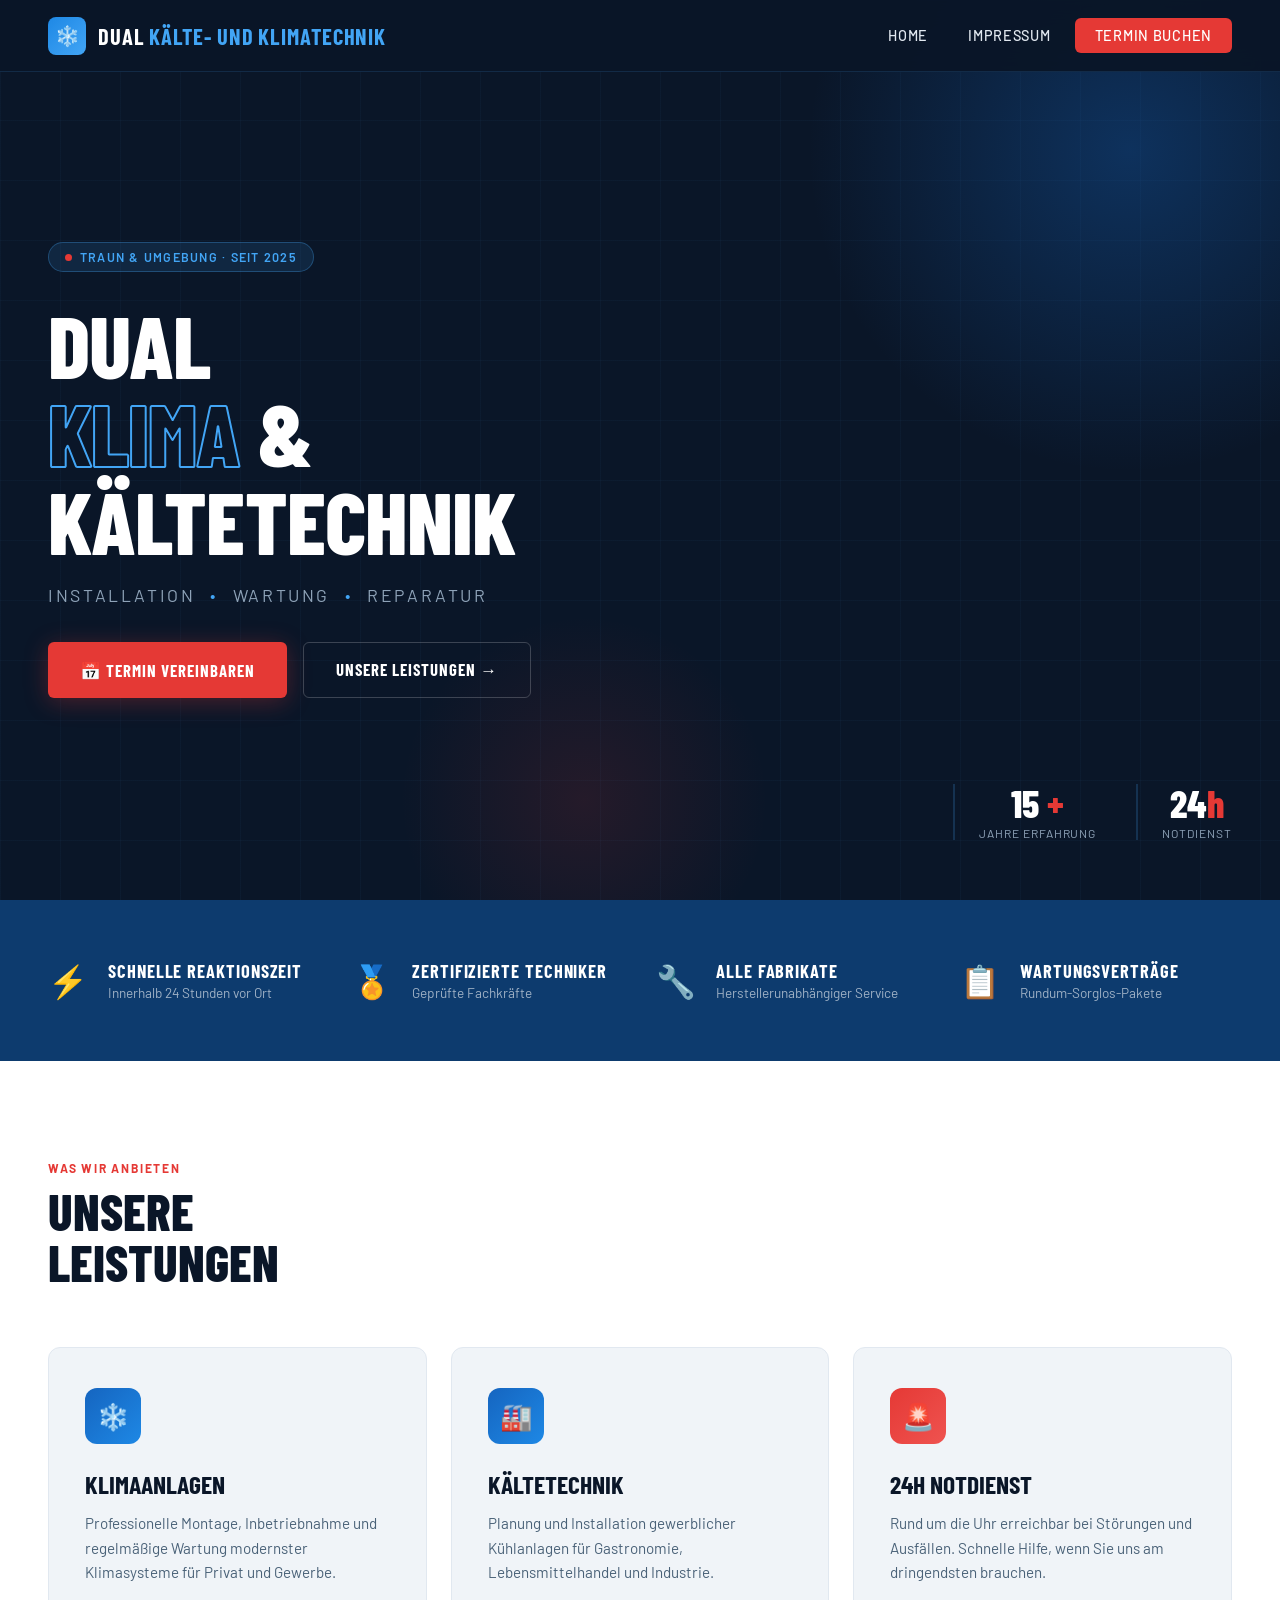
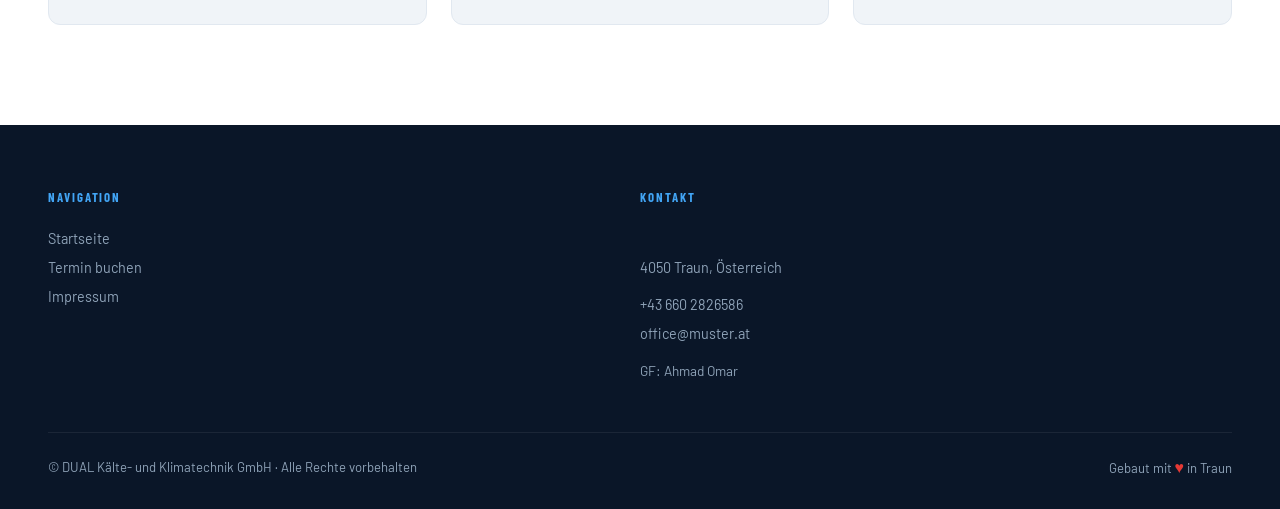
==== commit d8572754: "Update index.html" ====
--- a/index.html
+++ b/index.html
@@ -529,7 +529,7 @@
 <header class="navbar">
   <a href="index.html" class="navbar-brand">
     <div class="brand-icon">❄️</div>
-    <span class="brand-name">Klima <span>Technik</span></span>
+    <span class="brand-name">DUAL <span>Kälte- und Klimatechnik</span></span>
   </a>
   <nav>
     <a href="index.html">Home</a>
@@ -641,12 +641,12 @@
     </div>
     <div class="footer-col">
       <h4>Kontakt</h4>
-      <p><br>1010 Wien, Österreich</p>
+      <p><br>4050 Traun, Österreich</p>
       <p style="margin-top:8px">
-        <a href="tel:+43123456789">+43 123 456 789</a>
+        <a href="tel:+43123456789">+43 660 2826586</a>
         <a href="mailto:office@muster.at">office@muster.at</a>
       </p>
-      <p style="margin-top:8px; font-size:0.85rem">GF: Max Muster</p>
+      <p style="margin-top:8px; font-size:0.85rem">GF: Ahmad Omar</p>
     </div>
   </div>
   <div class="footer-divider"></div>
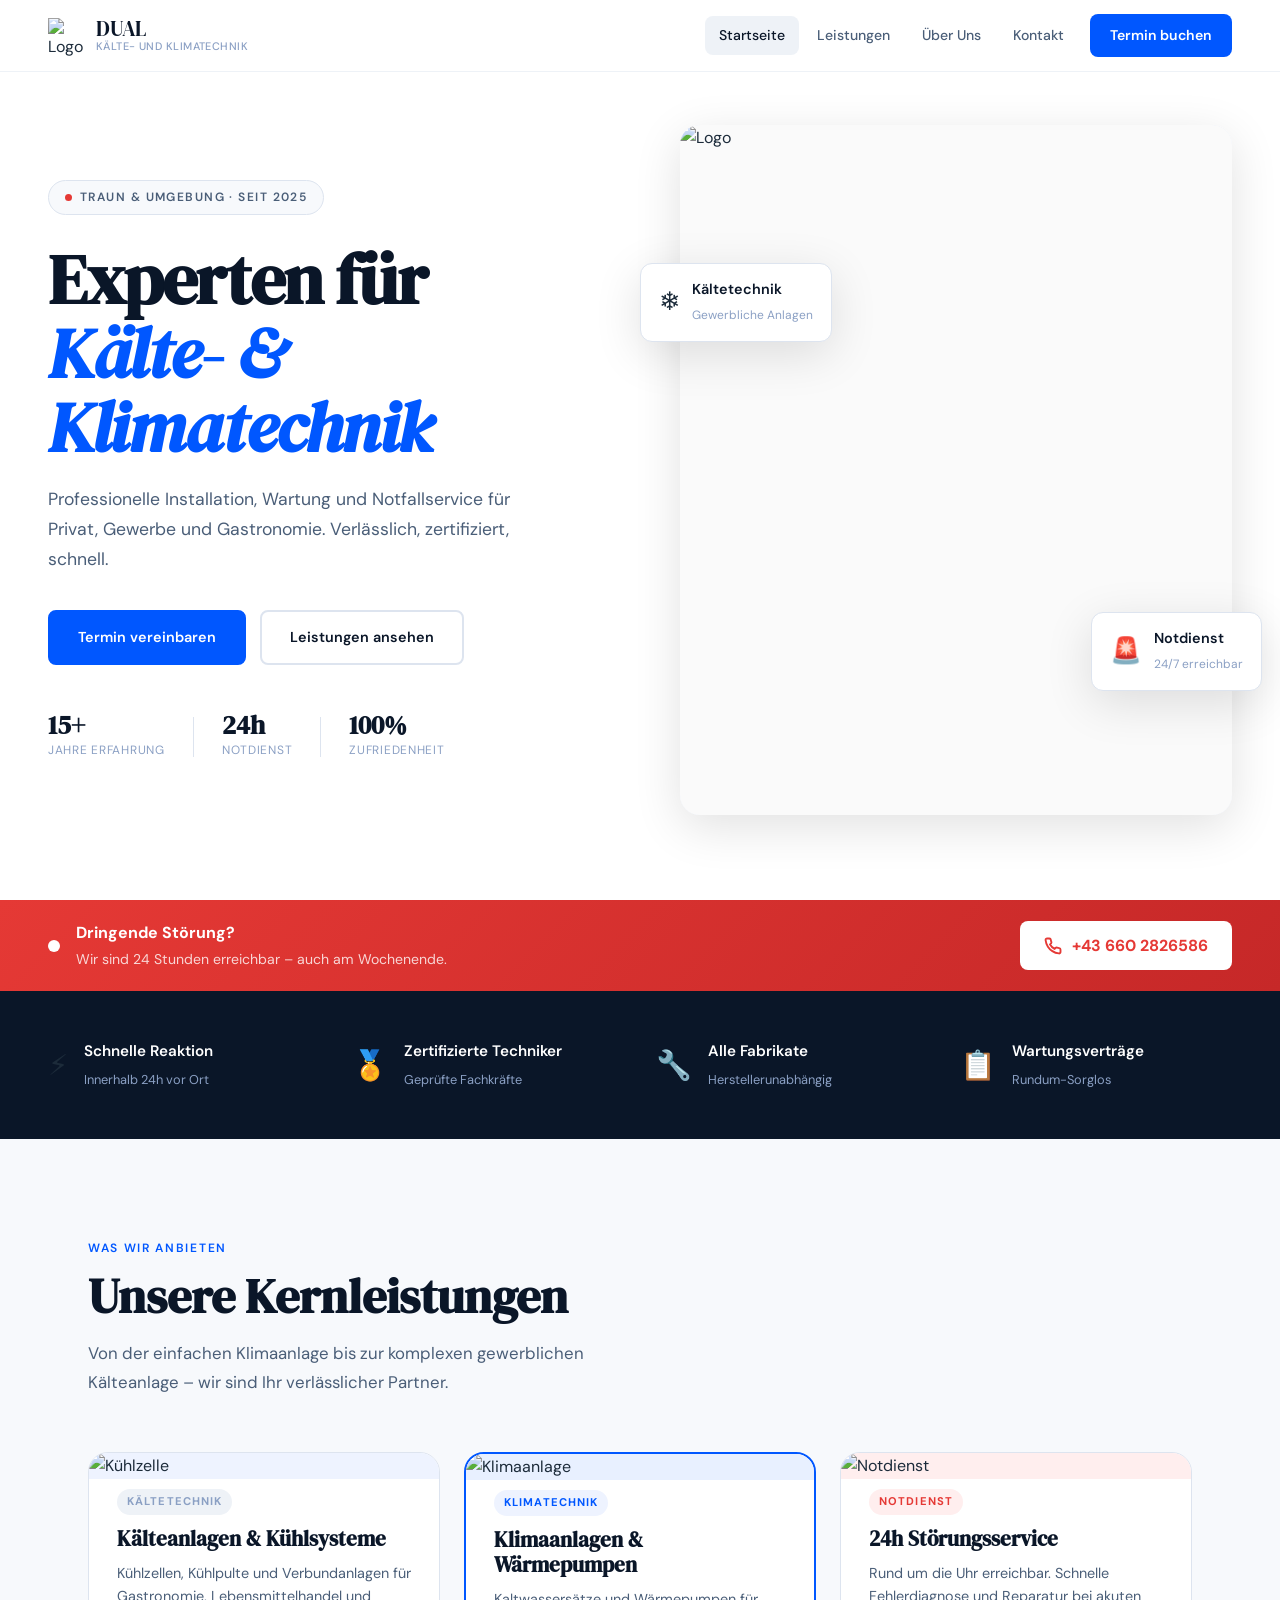
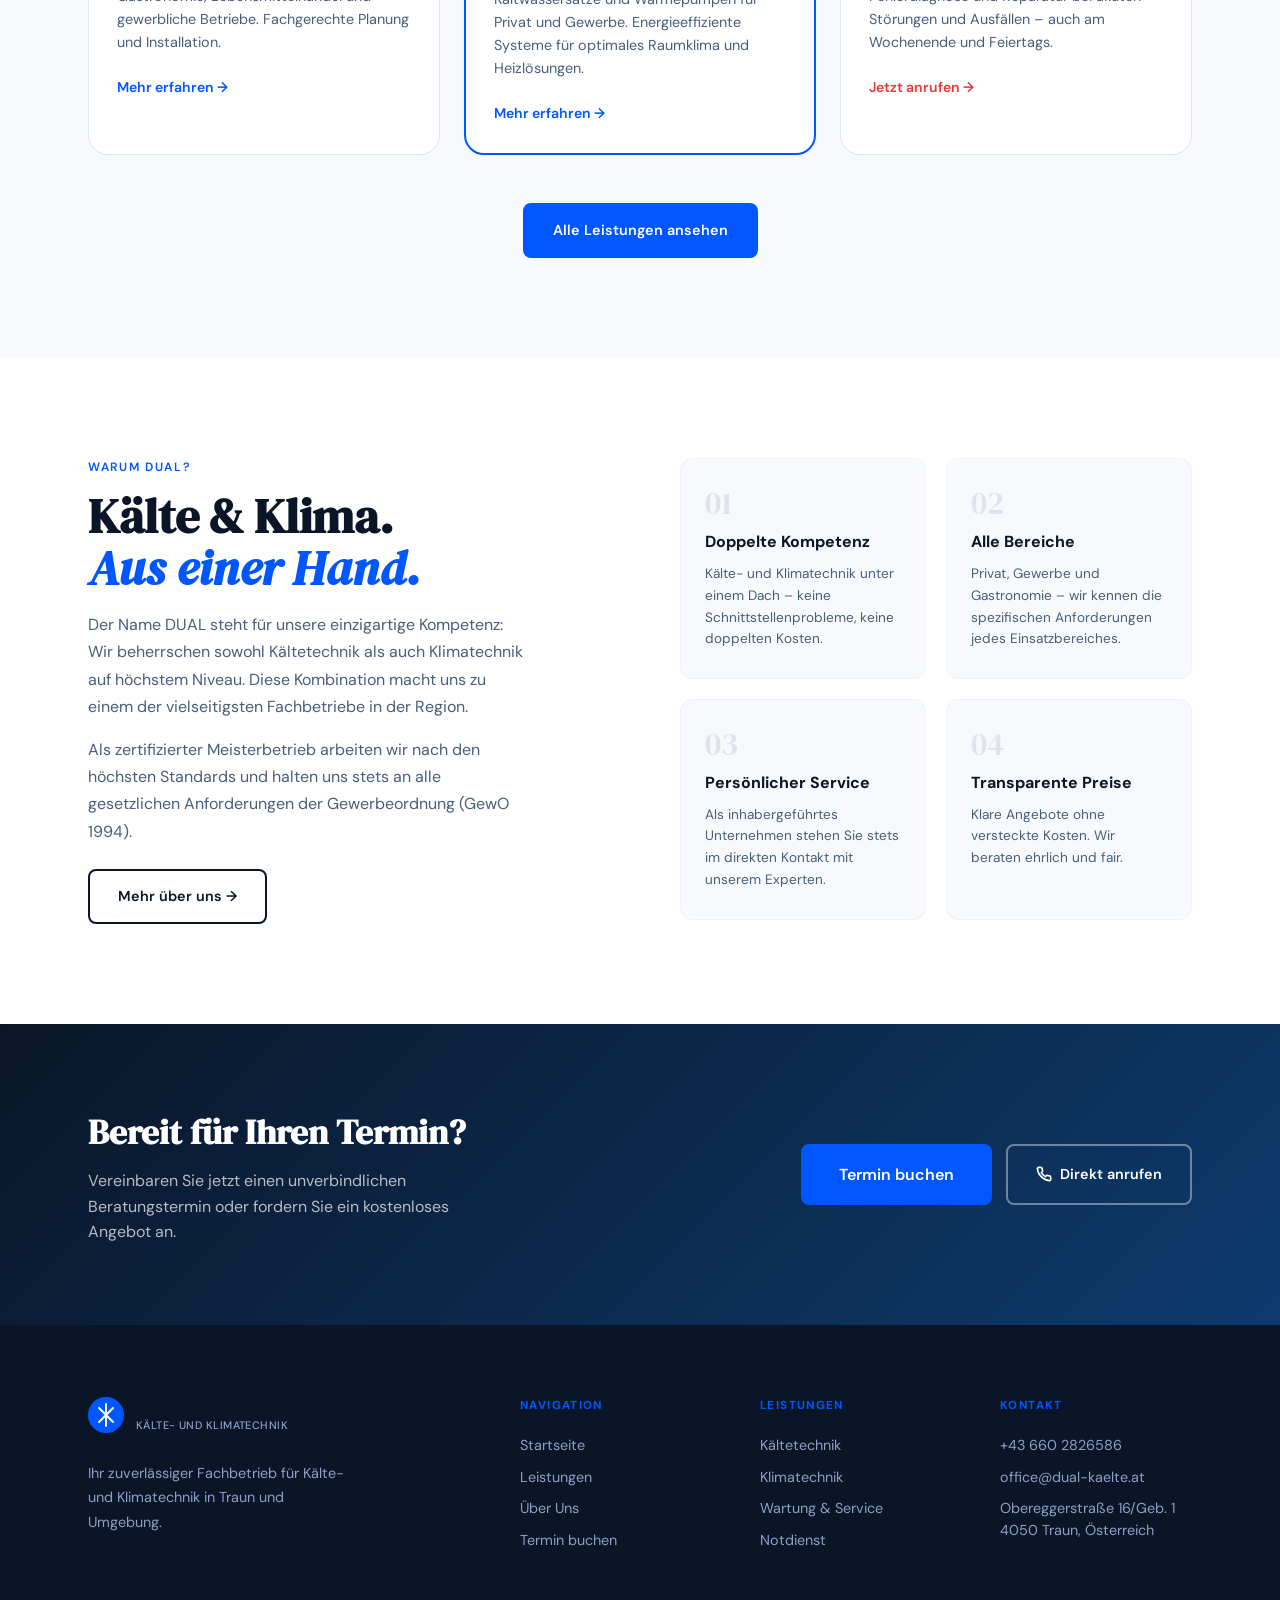
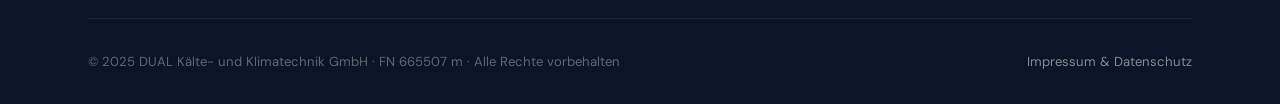
==== commit aca2eadd: "Update index.html" ====
--- a/index.html
+++ b/index.html
@@ -1,660 +1,328 @@
 <!DOCTYPE html>
 <html lang="de">
+
 <head>
-<meta charset="UTF-8">
-<meta name="viewport" content="width=device-width, initial-scale=1">
-<title>DUAL Kälte- und Klimatechnik GmbH</title>
-<link href="css/style.css" rel="stylesheet">
-<link href="https://fonts.googleapis.com/css2?family=Barlow+Condensed:wght@400;600;700;800&family=Barlow:wght@300;400;500;600&display=swap" rel="stylesheet">
-<style>
-  :root {
-    --blue-deep: #0a1628;
-    --blue-mid: #0d3b6e;
-    --blue-bright: #1565c0;
-    --blue-light: #1e88e5;
-    --blue-accent: #42a5f5;
-    --red: #e53935;
-    --red-light: #ef5350;
-    --white: #ffffff;
-    --off-white: #f0f4f8;
-    --gray-light: #e1e8f0;
-    --text-muted: #8fa3b8;
-  }
-
-  *, *::before, *::after { box-sizing: border-box; margin: 0; padding: 0; }
-
-  html { scroll-behavior: smooth; }
-
-  body {
-    font-family: 'Barlow', sans-serif;
-    background: var(--off-white);
-    color: var(--blue-deep);
-    overflow-x: hidden;
-  }
-
-  /* ─── NAVBAR ─────────────────────────────────── */
-  .navbar {
-    position: fixed;
-    top: 0; left: 0; right: 0;
-    z-index: 100;
-    display: flex;
-    align-items: center;
-    justify-content: space-between;
-    padding: 0 48px;
-    height: 72px;
-    background: rgba(10, 22, 40, 0.95);
-    backdrop-filter: blur(12px);
-    border-bottom: 1px solid rgba(66, 165, 245, 0.15);
-  }
-
-  .navbar-brand {
-    display: flex;
-    align-items: center;
-    gap: 12px;
-    text-decoration: none;
-  }
-
-  .brand-icon {
-    width: 38px; height: 38px;
-    background: linear-gradient(135deg, var(--blue-light), var(--blue-accent));
-    border-radius: 8px;
-    display: flex;
-    align-items: center;
-    justify-content: center;
-    font-size: 20px;
-  }
-
-  .brand-name {
-    font-family: 'Barlow Condensed', sans-serif;
-    font-weight: 700;
-    font-size: 1.4rem;
-    color: var(--white);
-    letter-spacing: 0.04em;
-    text-transform: uppercase;
-  }
-
-  .brand-name span {
-    color: var(--blue-accent);
-  }
-
-  .navbar nav {
-    display: flex;
-    gap: 8px;
-    align-items: center;
-  }
-
-  .navbar nav a {
-    color: var(--gray-light);
-    text-decoration: none;
-    font-size: 0.9rem;
-    font-weight: 500;
-    letter-spacing: 0.05em;
-    text-transform: uppercase;
-    padding: 8px 16px;
-    border-radius: 6px;
-    transition: all 0.2s;
-  }
-
-  .navbar nav a:hover {
-    color: var(--white);
-    background: rgba(66, 165, 245, 0.12);
-  }
-
-  .navbar nav a.btn-nav {
-    background: var(--red);
-    color: var(--white);
-    padding: 9px 20px;
-  }
-
-  .navbar nav a.btn-nav:hover {
-    background: var(--red-light);
-    transform: translateY(-1px);
-  }
-
-  /* ─── HERO ────────────────────────────────────── */
-  .hero {
-    min-height: 100vh;
-    background: var(--blue-deep);
-    display: flex;
-    align-items: center;
-    position: relative;
-    overflow: hidden;
-    padding: 120px 48px 80px;
-  }
-
-  .hero-bg-grid {
-    position: absolute;
-    inset: 0;
-    background-image:
-      linear-gradient(rgba(66, 165, 245, 0.04) 1px, transparent 1px),
-      linear-gradient(90deg, rgba(66, 165, 245, 0.04) 1px, transparent 1px);
-    background-size: 60px 60px;
-  }
-
-  .hero-glow {
-    position: absolute;
-    top: -200px; right: -200px;
-    width: 700px; height: 700px;
-    background: radial-gradient(circle, rgba(21, 101, 192, 0.35) 0%, transparent 65%);
-    pointer-events: none;
-  }
-
-  .hero-glow-red {
-    position: absolute;
-    bottom: -100px; left: 30%;
-    width: 400px; height: 400px;
-    background: radial-gradient(circle, rgba(229, 57, 53, 0.12) 0%, transparent 65%);
-    pointer-events: none;
-  }
-
-  .hero-content {
-    position: relative;
-    z-index: 2;
-    max-width: 700px;
-    animation: fadeUp 0.8s ease both;
-  }
-
-  @keyframes fadeUp {
-    from { opacity: 0; transform: translateY(30px); }
-    to { opacity: 1; transform: translateY(0); }
-  }
-
-  .hero-badge {
-    display: inline-flex;
-    align-items: center;
-    gap: 8px;
-    background: rgba(66, 165, 245, 0.12);
-    border: 1px solid rgba(66, 165, 245, 0.3);
-    color: var(--blue-accent);
-    font-size: 0.78rem;
-    font-weight: 600;
-    letter-spacing: 0.1em;
-    text-transform: uppercase;
-    padding: 7px 16px;
-    border-radius: 100px;
-    margin-bottom: 28px;
-  }
-
-  .hero-badge::before {
-    content: '';
-    width: 7px; height: 7px;
-    background: var(--red);
-    border-radius: 50%;
-    animation: pulse 2s infinite;
-  }
-
-  @keyframes pulse {
-    0%, 100% { opacity: 1; transform: scale(1); }
-    50% { opacity: 0.6; transform: scale(1.4); }
-  }
-
-  .hero h1 {
-    font-family: 'Barlow Condensed', sans-serif;
-    font-size: clamp(3rem, 7vw, 5.5rem);
-    font-weight: 800;
-    line-height: 1.0;
-    color: var(--white);
-    letter-spacing: -0.01em;
-    text-transform: uppercase;
-    margin-bottom: 8px;
-  }
-
-  .hero h1 .highlight {
-    color: transparent;
-    -webkit-text-stroke: 2px var(--blue-accent);
-  }
-
-  .hero-sub {
-    font-size: 1.1rem;
-    color: var(--text-muted);
-    font-weight: 400;
-    margin: 20px 0 36px;
-    letter-spacing: 0.15em;
-    text-transform: uppercase;
-  }
-
-  .hero-sub span {
-    color: var(--blue-accent);
-    margin: 0 8px;
-  }
-
-  .hero-cta {
-    display: flex;
-    gap: 16px;
-    flex-wrap: wrap;
-  }
-
-  .btn-primary {
-    display: inline-flex;
-    align-items: center;
-    gap: 10px;
-    background: var(--red);
-    color: var(--white);
-    text-decoration: none;
-    font-family: 'Barlow Condensed', sans-serif;
-    font-weight: 700;
-    font-size: 1.05rem;
-    letter-spacing: 0.06em;
-    text-transform: uppercase;
-    padding: 16px 32px;
-    border-radius: 6px;
-    transition: all 0.25s;
-    box-shadow: 0 4px 24px rgba(229, 57, 53, 0.3);
-  }
-
-  .btn-primary:hover {
-    background: var(--red-light);
-    transform: translateY(-2px);
-    box-shadow: 0 8px 32px rgba(229, 57, 53, 0.45);
-  }
-
-  .btn-secondary {
-    display: inline-flex;
-    align-items: center;
-    gap: 10px;
-    background: transparent;
-    color: var(--white);
-    text-decoration: none;
-    font-family: 'Barlow Condensed', sans-serif;
-    font-weight: 700;
-    font-size: 1.05rem;
-    letter-spacing: 0.06em;
-    text-transform: uppercase;
-    padding: 16px 32px;
-    border-radius: 6px;
-    border: 1.5px solid rgba(255,255,255,0.2);
-    transition: all 0.25s;
-  }
-
-  .btn-secondary:hover {
-    border-color: var(--blue-accent);
-    color: var(--blue-accent);
-    transform: translateY(-2px);
-  }
-
-  .hero-stats {
-    position: absolute;
-    bottom: 60px; right: 48px;
-    display: flex;
-    gap: 40px;
-    animation: fadeUp 0.8s 0.3s ease both;
-  }
-
-  .stat {
-    text-align: center;
-    border-left: 2px solid rgba(66, 165, 245, 0.2);
-    padding-left: 24px;
-  }
-
-  .stat-number {
-    font-family: 'Barlow Condensed', sans-serif;
-    font-size: 2.4rem;
-    font-weight: 800;
-    color: var(--white);
-    line-height: 1;
-  }
-
-  .stat-number em {
-    color: var(--red);
-    font-style: normal;
-  }
-
-  .stat-label {
-    font-size: 0.75rem;
-    color: var(--text-muted);
-    text-transform: uppercase;
-    letter-spacing: 0.08em;
-    margin-top: 4px;
-  }
-
-  /* ─── SERVICES ────────────────────────────────── */
-  .services {
-    padding: 100px 48px;
-    background: var(--white);
-  }
-
-  .section-header {
-    display: flex;
-    align-items: flex-end;
-    justify-content: space-between;
-    margin-bottom: 60px;
-    gap: 24px;
-    flex-wrap: wrap;
-  }
-
-  .section-label {
-    font-size: 0.75rem;
-    font-weight: 700;
-    letter-spacing: 0.15em;
-    text-transform: uppercase;
-    color: var(--red);
-    margin-bottom: 10px;
-  }
-
-  .section-title {
-    font-family: 'Barlow Condensed', sans-serif;
-    font-size: clamp(2rem, 4vw, 3.2rem);
-    font-weight: 800;
-    text-transform: uppercase;
-    color: var(--blue-deep);
-    line-height: 1;
-  }
-
-  .grid {
-    display: grid;
-    grid-template-columns: repeat(auto-fit, minmax(280px, 1fr));
-    gap: 24px;
-  }
-
-  .card {
-    background: var(--off-white);
-    border-radius: 12px;
-    padding: 40px 36px;
-    border: 1px solid var(--gray-light);
-    transition: all 0.3s;
-    position: relative;
-    overflow: hidden;
-  }
-
-  .card::before {
-    content: '';
-    position: absolute;
-    top: 0; left: 0; right: 0;
-    height: 3px;
-    background: linear-gradient(90deg, var(--blue-bright), var(--blue-accent));
-    transform: scaleX(0);
-    transform-origin: left;
-    transition: transform 0.3s;
-  }
-
-  .card:hover {
-    transform: translateY(-6px);
-    box-shadow: 0 20px 48px rgba(13, 59, 110, 0.12);
-    border-color: rgba(66, 165, 245, 0.3);
-  }
-
-  .card:hover::before {
-    transform: scaleX(1);
-  }
-
-  .card-icon {
-    width: 56px; height: 56px;
-    background: linear-gradient(135deg, var(--blue-bright), var(--blue-light));
-    border-radius: 12px;
-    display: flex;
-    align-items: center;
-    justify-content: center;
-    font-size: 26px;
-    margin-bottom: 24px;
-  }
-
-  .card:last-child .card-icon {
-    background: linear-gradient(135deg, var(--red), var(--red-light));
-  }
-
-  .card h3 {
-    font-family: 'Barlow Condensed', sans-serif;
-    font-size: 1.6rem;
-    font-weight: 700;
-    text-transform: uppercase;
-    color: var(--blue-deep);
-    margin-bottom: 12px;
-  }
-
-  .card p {
-    font-size: 0.95rem;
-    line-height: 1.6;
-    color: #4a6278;
-  }
-
-  /* ─── WHY US STRIP ────────────────────────────── */
-  .strip {
-    background: var(--blue-mid);
-    padding: 60px 48px;
-    display: grid;
-    grid-template-columns: repeat(auto-fit, minmax(200px, 1fr));
-    gap: 32px;
-  }
-
-  .strip-item {
-    display: flex;
-    align-items: center;
-    gap: 20px;
-    color: var(--white);
-  }
-
-  .strip-icon {
-    font-size: 2rem;
-    flex-shrink: 0;
-  }
-
-  .strip-text strong {
-    display: block;
-    font-family: 'Barlow Condensed', sans-serif;
-    font-size: 1.15rem;
-    font-weight: 700;
-    text-transform: uppercase;
-    letter-spacing: 0.05em;
-  }
-
-  .strip-text span {
-    font-size: 0.85rem;
-    color: rgba(255,255,255,0.6);
-  }
-
-  /* ─── FOOTER ──────────────────────────────────── */
-  footer {
-    background: var(--blue-deep);
-    padding: 64px 48px 32px;
-    color: var(--text-muted);
-  }
-
-  .footer-grid {
-    display: grid;
-    grid-template-columns: 2fr 1fr 1fr;
-    gap: 48px;
-    margin-bottom: 48px;
-  }
-
-  .footer-brand .brand-name {
-    font-size: 1.6rem;
-    margin-bottom: 16px;
-    display: block;
-  }
-
-  .footer-brand p {
-    font-size: 0.9rem;
-    line-height: 1.7;
-    max-width: 280px;
-  }
-
-  .footer-col h4 {
-    font-family: 'Barlow Condensed', sans-serif;
-    font-size: 0.8rem;
-    font-weight: 700;
-    letter-spacing: 0.15em;
-    text-transform: uppercase;
-    color: var(--blue-accent);
-    margin-bottom: 20px;
-  }
-
-  .footer-col p, .footer-col a {
-    font-size: 0.9rem;
-    line-height: 2;
-    display: block;
-    color: var(--text-muted);
-    text-decoration: none;
-    transition: color 0.2s;
-  }
-
-  .footer-col a:hover {
-    color: var(--white);
-  }
-
-  .footer-divider {
-    height: 1px;
-    background: rgba(255,255,255,0.07);
-    margin-bottom: 24px;
-  }
-
-  .footer-bottom {
-    display: flex;
-    justify-content: space-between;
-    align-items: center;
-    font-size: 0.82rem;
-    gap: 16px;
-    flex-wrap: wrap;
-  }
-
-  .footer-bottom .red-dot {
-    color: var(--red);
-    font-size: 1rem;
-  }
-
-  @media (max-width: 768px) {
-    .navbar { padding: 0 20px; }
-    .hero { padding: 100px 24px 160px; }
-    .hero-stats { position: static; margin-top: 48px; flex-wrap: wrap; gap: 24px; }
-    .services { padding: 60px 24px; }
-    .strip { padding: 40px 24px; }
-    .footer-grid { grid-template-columns: 1fr; gap: 32px; }
-    footer { padding: 48px 24px 24px; }
-    .section-header { flex-direction: column; align-items: flex-start; }
-  }
-</style>
+  <meta charset="UTF-8">
+  <meta name="viewport" content="width=device-width, initial-scale=1">
+  <title>DUAL Kälte- und Klimatechnik GmbH – Traun</title>
+  <link
+    href="https://fonts.googleapis.com/css2?family=DM+Sans:ital,opsz,wght@0,9..40,300;0,9..40,400;0,9..40,500;0,9..40,600;1,9..40,300&family=DM+Serif+Display:ital@0;1&display=swap"
+    rel="stylesheet">
+  <link rel="stylesheet" href="css/style.css">
 </head>
+
 <body>
 
-<!-- NAVBAR -->
-<header class="navbar">
-  <a href="index.html" class="navbar-brand">
-    <div class="brand-icon">❄️</div>
-    <span class="brand-name">DUAL <span>Kälte- und Klimatechnik</span></span>
-  </a>
-  <nav>
-    <a href="index.html">Home</a>
-    <a href="impressum.html">Impressum</a>
-    <a href="termin.html" class="btn-nav">Termin buchen</a>
-  </nav>
-</header>
-
-<!-- HERO -->
-<section class="hero">
-  <div class="hero-bg-grid"></div>
-  <div class="hero-glow"></div>
-  <div class="hero-glow-red"></div>
-
-  <div class="hero-content">
-    <div class="hero-badge">Traun & Umgebung · Seit 2025</div>
-    <h1>Dual<br><span class="highlight">Klima</span> &<br>Kälte­technik</h1>
-    <p class="hero-sub">Installation <span>•</span> Wartung <span>•</span> Reparatur</p>
-    <div class="hero-cta">
-      <a class="btn-primary" href="termin.html">
-        📅 Termin vereinbaren
+  <!-- NAVBAR -->
+  <header class="navbar" id="navbar">
+    <a href="index.html" class="navbar-brand">
+      <div class="brand-mark">
+        <img src="Bilder/logo1x1.png" alt="Logo">
+      </div>
+      <div class="brand-text">
+        <span class="brand-name">DUAL</span>
+        <span class="brand-sub">Kälte- und Klimatechnik</span>
+      </div>
+    </a>
+    <nav class="nav-links">
+      <a href="index.html" class="nav-link active">Startseite</a>
+      <a href="leistungen.html" class="nav-link">Leistungen</a>
+      <a href="ueber-uns.html" class="nav-link">Über Uns</a>
+      <a href="termin.html" class="nav-link">Kontakt</a>
+      <a href="termin.html" class="btn-book">Termin buchen</a>
+    </nav>
+    <button class="nav-toggle" id="navToggle" aria-label="Menü">
+      <span></span><span></span><span></span>
+    </button>
+  </header>
+
+  <!-- MOBILE NAV OVERLAY -->
+  <div class="mobile-nav" id="mobileNav">
+    <a href="index.html">Startseite</a>
+    <a href="leistungen.html">Leistungen</a>
+    <a href="ueber-uns.html">Über Uns</a>
+    <a href="termin.html">Kontakt</a>
+    <a href="termin.html" class="btn-book">Termin buchen</a>
+  </div>
+
+  <!-- HERO -->
+  <section class="hero">
+    <div class="hero-inner">
+      <div class="hero-text">
+        <div class="hero-eyebrow">
+          <span class="dot-live"></span>
+          Traun & Umgebung · Seit 2025
+        </div>
+        <h1 class="hero-h1">
+          Experten für<br>
+          <em>Kälte- &<br>Klimatechnik</em>
+        </h1>
+        <p class="hero-desc">
+          Professionelle Installation, Wartung und Notfallservice für Privat, Gewerbe und Gastronomie. Verlässlich,
+          zertifiziert, schnell.
+        </p>
+        <div class="hero-actions">
+          <a href="termin.html" class="btn-primary">Termin vereinbaren</a>
+          <a href="leistungen.html" class="btn-ghost">Leistungen ansehen</a>
+        </div>
+        <div class="hero-trust">
+          <div class="trust-item">
+            <strong>15+</strong>
+            <span>Jahre Erfahrung</span>
+          </div>
+          <div class="trust-divider"></div>
+          <div class="trust-item">
+            <strong>24h</strong>
+            <span>Notdienst</span>
+          </div>
+          <div class="trust-divider"></div>
+          <div class="trust-item">
+            <strong>100%</strong>
+            <span>Zufriedenheit</span>
+          </div>
+        </div>
+      </div>
+      <div class="hero-visual">
+        <div class="hero-card-float hero-card-1">
+          <div class="hcf-icon">❄️</div>
+          <div>
+            <strong>Kältetechnik</strong>
+            <span>Gewerbliche Anlagen</span>
+          </div>
+        </div>
+        <div class="hero-img-wrap">
+          <div class="hero-img-placeholder">
+            <img src="Bilder/Logo.png" alt="Logo">
+          </div>
+        </div>
+        <div class="hero-card-float hero-card-2">
+          <div class="hcf-icon hcf-red">🚨</div>
+          <div>
+            <strong>Notdienst</strong>
+            <span>24/7 erreichbar</span>
+          </div>
+        </div>
+      </div>
+    </div>
+  </section>
+
+  <!-- EMERGENCY BANNER -->
+  <div class="emergency-banner">
+    <div class="emergency-inner">
+      <div class="emergency-left">
+        <div class="emergency-pulse"></div>
+        <div>
+          <strong>Dringende Störung?</strong>
+          <span>Wir sind 24 Stunden erreichbar – auch am Wochenende.</span>
+        </div>
+      </div>
+      <a href="tel:+436602826586" class="emergency-btn">
+        <svg width="18" height="18" viewBox="0 0 24 24" fill="none" stroke="currentColor" stroke-width="2.5"
+          stroke-linecap="round">
+          <path
+            d="M22 16.92v3a2 2 0 0 1-2.18 2 19.79 19.79 0 0 1-8.63-3.07 19.5 19.5 0 0 1-6-6 19.79 19.79 0 0 1-3.07-8.67A2 2 0 0 1 4.11 2h3a2 2 0 0 1 2 1.72c.127.96.361 1.903.7 2.81a2 2 0 0 1-.45 2.11L8.09 9.91a16 16 0 0 0 6 6l1.27-1.27a2 2 0 0 1 2.11-.45c.907.339 1.85.573 2.81.7A2 2 0 0 1 22 16.92z" />
+        </svg>
+        +43 660 2826586
       </a>
-      <a class="btn-secondary" href="#leistungen">
-        Unsere Leistungen →
-      </a>
     </div>
   </div>
 
-  <div class="hero-stats">
-    <div class="stat">
-      <div class="stat-number">15 <em>+</em></div>
-      <div class="stat-label">Jahre Erfahrung</div>
-    </div>
-    <div class="stat">
-      <div class="stat-number">24<em>h</em></div>
-      <div class="stat-label">Notdienst</div>
-    </div>
-  </div>
-</section>
-
-<!-- STRIP -->
-<div class="strip">
-  <div class="strip-item">
-    <div class="strip-icon">⚡</div>
-    <div class="strip-text">
-      <strong>Schnelle Reaktionszeit</strong>
-      <span>Innerhalb 24 Stunden vor Ort</span>
-    </div>
-  </div>
-  <div class="strip-item">
-    <div class="strip-icon">🏅</div>
-    <div class="strip-text">
-      <strong>Zertifizierte Techniker</strong>
-      <span>Geprüfte Fachkräfte</span>
-    </div>
-  </div>
-  <div class="strip-item">
-    <div class="strip-icon">🔧</div>
-    <div class="strip-text">
-      <strong>Alle Fabrikate</strong>
-      <span>Herstellerunabhängiger Service</span>
-    </div>
-  </div>
-  <div class="strip-item">
-    <div class="strip-icon">📋</div>
-    <div class="strip-text">
-      <strong>Wartungsverträge</strong>
-      <span>Rundum-Sorglos-Pakete</span>
-    </div>
-  </div>
-</div>
-
-<!-- SERVICES -->
-<section class="services" id="leistungen">
-  <div class="section-header">
-    <div>
-      <div class="section-label">Was wir anbieten</div>
-      <h2 class="section-title">Unsere<br>Leistungen</h2>
-    </div>
-  </div>
-
-  <div class="grid">
-    <div class="card">
-      <div class="card-icon">❄️</div>
-      <h3>Klimaanlagen</h3>
-      <p>Professionelle Montage, Inbetriebnahme und regelmäßige Wartung modernster Klimasysteme für Privat und Gewerbe.</p>
-    </div>
-    <div class="card">
-      <div class="card-icon">🏭</div>
-      <h3>Kältetechnik</h3>
-      <p>Planung und Installation gewerblicher Kühlanlagen für Gastronomie, Lebensmittelhandel und Industrie.</p>
-    </div>
-    <div class="card">
-      <div class="card-icon">🚨</div>
-      <h3>24h Notdienst</h3>
-      <p>Rund um die Uhr erreichbar bei Störungen und Ausfällen. Schnelle Hilfe, wenn Sie uns am dringendsten brauchen.</p>
-    </div>
-  </div>
-</section>
-
-<!-- FOOTER -->
-<footer>
-  <div class="footer-grid">
-    <div class="footer-col">
-      <h4>Navigation</h4>
-      <a href="index.html">Startseite</a>
-      <a href="termin.html">Termin buchen</a>
-      <a href="impressum.html">Impressum</a>
-    </div>
-    <div class="footer-col">
-      <h4>Kontakt</h4>
-      <p><br>4050 Traun, Österreich</p>
-      <p style="margin-top:8px">
-        <a href="tel:+43123456789">+43 660 2826586</a>
-        <a href="mailto:office@muster.at">office@muster.at</a>
-      </p>
-      <p style="margin-top:8px; font-size:0.85rem">GF: Ahmad Omar</p>
-    </div>
-  </div>
-  <div class="footer-divider"></div>
-  <div class="footer-bottom">
-    <span>© DUAL Kälte- und Klimatechnik GmbH · Alle Rechte vorbehalten</span>
-    <span>Gebaut mit <span class="red-dot">♥</span> in Traun</span>
-  </div>
-</footer>
-    
+  <!-- FEATURES STRIP -->
+  <section class="features-strip">
+    <div class="features-strip-inner">
+      <div class="feat">
+        <div class="feat-icon">⚡</div>
+        <div class="feat-text">
+          <strong>Schnelle Reaktion</strong>
+          <span>Innerhalb 24h vor Ort</span>
+        </div>
+      </div>
+      <div class="feat">
+        <div class="feat-icon">🏅</div>
+        <div class="feat-text">
+          <strong>Zertifizierte Techniker</strong>
+          <span>Geprüfte Fachkräfte</span>
+        </div>
+      </div>
+      <div class="feat">
+        <div class="feat-icon">🔧</div>
+        <div class="feat-text">
+          <strong>Alle Fabrikate</strong>
+          <span>Herstellerunabhängig</span>
+        </div>
+      </div>
+      <div class="feat">
+        <div class="feat-icon">📋</div>
+        <div class="feat-text">
+          <strong>Wartungsverträge</strong>
+          <span>Rundum-Sorglos</span>
+        </div>
+      </div>
+    </div>
+  </section>
+
+  <!-- SERVICES OVERVIEW -->
+  <section class="services-overview" id="leistungen">
+    <div class="container">
+      <div class="section-header">
+        <div class="section-eyebrow">Was wir anbieten</div>
+        <h2 class="section-title">Unsere Kernleistungen</h2>
+        <p class="section-sub">Von der einfachen Klimaanlage bis zur komplexen gewerblichen Kälteanlage – wir sind Ihr
+          verlässlicher Partner.</p>
+      </div>
+      <div class="services-grid">
+        <div class="service-card">
+          <div class="sc-img sc-img-blue">
+            <img class="service-img" src="Bilder/IMG_4360.JPG"  alt="Kühlzelle">
+          </div>
+          <div class="sc-body">
+            <div class="sc-tag">Kältetechnik</div>
+            <h3>Kälteanlagen & Kühlsysteme</h3>
+            <p>Kühlzellen, Kühlpulte und Verbundanlagen für Gastronomie, Lebensmittelhandel und gewerbliche Betriebe.
+              Fachgerechte Planung und Installation.</p>
+            <a href="leistungen.html#kaeltetechnik" class="sc-link">Mehr erfahren →</a>
+          </div>
+        </div>
+        <div class="service-card service-card-featured">
+          <div class="sc-img sc-img-accent">
+            <img class="service-img" src="Bilder/klimaanlage.jpg"  alt="Klimaanlage">
+          </div>
+          <div class="sc-body">
+            <div class="sc-tag sc-tag-blue">Klimatechnik</div>
+            <h3>Klimaanlagen & Wärmepumpen</h3>
+            <p>Kaltwassersätze und Wärmepumpen für Privat und Gewerbe. Energieeffiziente Systeme für optimales Raumklima
+              und Heizlösungen.</p>
+            <a href="leistungen.html#klimatechnik" class="sc-link">Mehr erfahren →</a>
+          </div>
+        </div>
+        <div class="service-card">
+          <div class="sc-img sc-img-red">
+            <img class="service-img" src="Bilder/technicker.jpg"  alt="Notdienst">
+          </div>
+          <div class="sc-body">
+            <div class="sc-tag sc-tag-red">Notdienst</div>
+            <h3>24h Störungsservice</h3>
+            <p>Rund um die Uhr erreichbar. Schnelle Fehlerdiagnose und Reparatur bei akuten Störungen und Ausfällen –
+              auch am Wochenende und Feiertags.</p>
+            <a href="tel:+436602826586" class="sc-link sc-link-red">Jetzt anrufen →</a>
+          </div>
+        </div>
+      </div>
+      <div class="services-cta">
+        <a href="leistungen.html" class="btn-primary">Alle Leistungen ansehen</a>
+      </div>
+    </div>
+  </section>
+
+  <!-- WHY DUAL -->
+  <section class="why-dual">
+    <div class="container">
+      <div class="why-inner">
+        <div class="why-text">
+          <div class="section-eyebrow">Warum DUAL?</div>
+          <h2 class="section-title">Kälte & Klima.<br><em>Aus einer Hand.</em></h2>
+          <p>Der Name DUAL steht für unsere einzigartige Kompetenz: Wir beherrschen sowohl Kältetechnik als auch
+            Klimatechnik auf höchstem Niveau. Diese Kombination macht uns zu einem der vielseitigsten Fachbetriebe in
+            der Region.</p>
+          <p>Als zertifizierter Meisterbetrieb arbeiten wir nach den höchsten Standards und halten uns stets an alle
+            gesetzlichen Anforderungen der Gewerbeordnung (GewO 1994).</p>
+          <a href="ueber-uns.html" class="btn-ghost-dark">Mehr über uns →</a>
+        </div>
+        <div class="why-cards">
+          <div class="why-card">
+            <div class="why-num">01</div>
+            <h4>Doppelte Kompetenz</h4>
+            <p>Kälte- und Klimatechnik unter einem Dach – keine Schnittstellenprobleme, keine doppelten Kosten.</p>
+          </div>
+          <div class="why-card">
+            <div class="why-num">02</div>
+            <h4>Alle Bereiche</h4>
+            <p>Privat, Gewerbe und Gastronomie – wir kennen die spezifischen Anforderungen jedes Einsatzbereiches.</p>
+          </div>
+          <div class="why-card">
+            <div class="why-num">03</div>
+            <h4>Persönlicher Service</h4>
+            <p>Als inhabergeführtes Unternehmen stehen Sie stets im direkten Kontakt mit unserem Experten.</p>
+          </div>
+          <div class="why-card">
+            <div class="why-num">04</div>
+            <h4>Transparente Preise</h4>
+            <p>Klare Angebote ohne versteckte Kosten. Wir beraten ehrlich und fair.</p>
+          </div>
+        </div>
+      </div>
+    </div>
+  </section>
+
+  <!-- CTA SECTION -->
+  <section class="cta-section">
+    <div class="container">
+      <div class="cta-inner">
+        <div class="cta-text">
+          <h2>Bereit für Ihren Termin?</h2>
+          <p>Vereinbaren Sie jetzt einen unverbindlichen Beratungstermin oder fordern Sie ein kostenloses Angebot an.
+          </p>
+        </div>
+        <div class="cta-actions">
+          <a href="termin.html" class="btn-primary btn-lg">Termin buchen</a>
+          <a href="tel:+436602826586" class="btn-ghost-white">
+            <svg width="16" height="16" viewBox="0 0 24 24" fill="none" stroke="currentColor" stroke-width="2.5"
+              stroke-linecap="round">
+              <path
+                d="M22 16.92v3a2 2 0 0 1-2.18 2 19.79 19.79 0 0 1-8.63-3.07 19.5 19.5 0 0 1-6-6 19.79 19.79 0 0 1-3.07-8.67A2 2 0 0 1 4.11 2h3a2 2 0 0 1 2 1.72c.127.96.361 1.903.7 2.81a2 2 0 0 1-.45 2.11L8.09 9.91a16 16 0 0 0 6 6l1.27-1.27a2 2 0 0 1 2.11-.45c.907.339 1.85.573 2.81.7A2 2 0 0 1 22 16.92z" />
+            </svg>
+            Direkt anrufen
+          </a>
+        </div>
+      </div>
+    </div>
+  </section>
+
+  <!-- FOOTER -->
+  <footer class="footer">
+    <div class="container">
+      <div class="footer-top">
+        <div class="footer-brand">
+          <a href="index.html" class="navbar-brand" style="margin-bottom:16px;display:inline-flex">
+            <div class="brand-mark"><svg viewBox="0 0 36 36" fill="none">
+                <circle cx="18" cy="18" r="18" fill="#0057FF" />
+                <path d="M18 7v22M11 11l7 7 7-7M11 25l7-7 7 7" stroke="white" stroke-width="2" stroke-linecap="round"
+                  stroke-linejoin="round" />
+              </svg></div>
+            <div class="brand-text"><span class="brand-name">DUAL</span><span class="brand-sub"
+                style="color:#8BA0C4">Kälte- und Klimatechnik</span></div>
+          </a>
+          <p>Ihr zuverlässiger Fachbetrieb für Kälte- und Klimatechnik in Traun und Umgebung.</p>
+        </div>
+        <div class="footer-nav">
+          <h5>Navigation</h5>
+          <a href="index.html">Startseite</a>
+          <a href="leistungen.html">Leistungen</a>
+          <a href="ueber-uns.html">Über Uns</a>
+          <a href="termin.html">Termin buchen</a>
+        </div>
+        <div class="footer-nav">
+          <h5>Leistungen</h5>
+          <a href="leistungen.html#kaeltetechnik">Kältetechnik</a>
+          <a href="leistungen.html#klimatechnik">Klimatechnik</a>
+          <a href="leistungen.html#wartung">Wartung & Service</a>
+          <a href="termin.html">Notdienst</a>
+        </div>
+        <div class="footer-contact">
+          <h5>Kontakt</h5>
+          <a href="tel:+436602826586">+43 660 2826586</a>
+          <a href="mailto:office@dual-klima.at">office@dual-kaelte.at</a>
+          <p>Obereggerstraße 16/Geb. 1<br>4050 Traun, Österreich</p>
+        </div>
+      </div>
+      <div class="footer-bottom">
+        <span>© 2025 DUAL Kälte- und Klimatechnik GmbH · FN 665507 m · Alle Rechte vorbehalten</span>
+        <a href="impressum.html">Impressum & Datenschutz</a>
+      </div>
+    </div>
+  </footer>
+
+  <script src="nav.js"></script>
 </body>
+
 </html>
--- a/css/style.css
+++ b/css/style.css
@@ -1,1382 +1,1061 @@
-/* ============================================================
-   KLIMA TECHNIK MUSTER GMBH – Gemeinsames Stylesheet
-   Verwendet von: index.html & termin.html
-   ============================================================ */
-
-/* ─── CSS VARIABLEN ──────────────────────────────────────────── */
+/* ═══════════════════════════════════════════════════════
+   DUAL Kälte- und Klimatechnik – Global Stylesheet
+   Clean, refined, professional. DM Sans + DM Serif Display.
+═══════════════════════════════════════════════════════ */
+
 :root {
-  --blue-deep:   #0a1628;
-  --blue-mid:    #0d3b6e;
-  --blue-bright: #1565c0;
-  --blue-light:  #1e88e5;
-  --blue-accent: #42a5f5;
-  --red:         #e53935;
-  --red-light:   #ef5350;
-  --white:       #ffffff;
-  --off-white:   #f0f4f8;
-  --gray-light:  #e1e8f0;
-  --gray-mid:    #c5d3e0;
-  --text-muted:  #8fa3b8;
-  --text-dark:   #2c4158;
-}
-
-/* ─── RESET & BASE ───────────────────────────────────────────── */
+  --blue:       #0057FF;
+  --blue-dark:  #003ECC;
+  --blue-light: #EEF3FF;
+  --navy:       #0A1628;
+  --red:        #E53935;
+  --red-light:  #FFEEEE;
+  --white:      #FFFFFF;
+  --off-white:  #F7F9FC;
+  --gray-100:   #EEF2F7;
+  --gray-200:   #DDE4EF;
+  --gray-400:   #8BA0C4;
+  --gray-600:   #4A5E78;
+  --gray-800:   #1C2B3A;
+  --text:       #1C2B3A;
+  --text-light: #4A5E78;
+  --radius:     12px;
+  --radius-lg:  20px;
+  --shadow:     0 4px 24px rgba(0,0,0,.07);
+  --shadow-lg:  0 12px 48px rgba(0,0,0,.12);
+  --transition: all .22s cubic-bezier(.4,0,.2,1);
+}
+
 *, *::before, *::after { box-sizing: border-box; margin: 0; padding: 0; }
-html { scroll-behavior: smooth; }
+html { scroll-behavior: smooth; font-size: 16px; }
 body {
-  font-family: 'Barlow', sans-serif;
-  background: var(--off-white);
-  color: var(--blue-deep);
+  font-family: 'DM Sans', system-ui, sans-serif;
+  color: var(--text);
+  background: var(--white);
   overflow-x: hidden;
-  min-height: 100vh;
-}
-
-/* ─── NAVBAR ─────────────────────────────────────────────────── */
+  line-height: 1.6;
+}
+a { color: inherit; text-decoration: none; }
+img, svg { display: block; max-width: 100%; }
+
+/* ─── UTILITY ─────────────────────────────────────────── */
+.container { max-width: 1200px; margin: 0 auto; padding: 0 48px; }
+@media (max-width: 768px) { .container { padding: 0 20px; } }
+
+.section-eyebrow {
+  font-size: .75rem;
+  font-weight: 600;
+  letter-spacing: .14em;
+  text-transform: uppercase;
+  color: var(--blue);
+  margin-bottom: 12px;
+}
+.section-title {
+  font-family: 'DM Serif Display', Georgia, serif;
+  font-size: clamp(2rem, 4vw, 3rem);
+  line-height: 1.1;
+  color: var(--navy);
+  margin-bottom: 16px;
+}
+.section-title em { font-style: italic; color: var(--blue); }
+.section-sub { font-size: 1.05rem; color: var(--text-light); max-width: 560px; line-height: 1.7; }
+.section-header { margin-bottom: 56px; }
+.section-header.centered { text-align: center; }
+.section-header.centered .section-sub { margin: 0 auto; }
+
+/* ─── BUTTONS ─────────────────────────────────────────── */
+.btn-primary {
+  display: inline-flex;
+  align-items: center;
+  gap: 8px;
+  background: var(--blue);
+  color: var(--white);
+  font-size: .9rem;
+  font-weight: 600;
+  padding: 14px 28px;
+  border-radius: 8px;
+  transition: var(--transition);
+  border: 2px solid var(--blue);
+  cursor: pointer;
+}
+.btn-primary:hover {
+  background: var(--blue-dark);
+  border-color: var(--blue-dark);
+  transform: translateY(-2px);
+  box-shadow: 0 8px 24px rgba(0,87,255,.25);
+}
+.btn-primary.btn-lg { padding: 16px 36px; font-size: 1rem; }
+
+.btn-ghost {
+  display: inline-flex;
+  align-items: center;
+  gap: 8px;
+  background: transparent;
+  color: var(--navy);
+  font-size: .9rem;
+  font-weight: 600;
+  padding: 14px 28px;
+  border-radius: 8px;
+  border: 2px solid var(--gray-200);
+  transition: var(--transition);
+  cursor: pointer;
+}
+.btn-ghost:hover { border-color: var(--blue); color: var(--blue); transform: translateY(-2px); }
+
+.btn-ghost-dark {
+  display: inline-flex;
+  align-items: center;
+  gap: 8px;
+  background: transparent;
+  color: var(--navy);
+  font-size: .9rem;
+  font-weight: 600;
+  padding: 14px 28px;
+  border-radius: 8px;
+  border: 2px solid var(--navy);
+  transition: var(--transition);
+  cursor: pointer;
+}
+.btn-ghost-dark:hover { background: var(--navy); color: var(--white); }
+
+.btn-ghost-white {
+  display: inline-flex;
+  align-items: center;
+  gap: 8px;
+  background: transparent;
+  color: var(--white);
+  font-size: .9rem;
+  font-weight: 600;
+  padding: 14px 28px;
+  border-radius: 8px;
+  border: 2px solid rgba(255,255,255,.4);
+  transition: var(--transition);
+  cursor: pointer;
+}
+.btn-ghost-white:hover { background: rgba(255,255,255,.12); border-color: rgba(255,255,255,.8); }
+
+/* ─── NAVBAR ─────────────────────────────────────────── */
 .navbar {
   position: fixed;
   top: 0; left: 0; right: 0;
-  z-index: 100;
+  z-index: 200;
+  height: 72px;
   display: flex;
   align-items: center;
   justify-content: space-between;
   padding: 0 48px;
-  height: 72px;
-  background: rgba(10, 22, 40, 0.97);
-  backdrop-filter: blur(12px);
-  border-bottom: 1px solid rgba(66, 165, 245, 0.15);
-}
+  background: rgba(255,255,255,.96);
+  backdrop-filter: blur(16px);
+  border-bottom: 1px solid var(--gray-100);
+  transition: box-shadow .2s;
+}
+.navbar.scrolled { box-shadow: 0 4px 20px rgba(0,0,0,.08); }
 
 .navbar-brand {
   display: flex;
   align-items: center;
   gap: 12px;
-  text-decoration: none;
-}
-
-.brand-icon {
-  width: 38px; height: 38px;
-  background: linear-gradient(135deg, var(--blue-light), var(--blue-accent));
-  border-radius: 8px;
-  display: flex;
-  align-items: center;
-  justify-content: center;
-  font-size: 20px;
-}
-
-.brand-name {
-  font-family: 'Barlow Condensed', sans-serif;
+  flex-shrink: 0;
+}
+.brand-mark { width: 36px; height: 36px; flex-shrink: 0; }
+.brand-mark svg { width: 100%; height: 100%; }
+.brand-text { display: flex; flex-direction: column; line-height: 1.1; }
+.brand-name { font-family: 'DM Serif Display', serif; font-size: 1.3rem; color: var(--navy); letter-spacing: -.01em; }
+.brand-sub { font-size: .68rem; font-weight: 500; color: var(--gray-400); letter-spacing: .04em; text-transform: uppercase; }
+
+.nav-links { display: flex; align-items: center; gap: 4px; }
+.nav-link {
+  font-size: .88rem;
+  font-weight: 500;
+  color: var(--text-light);
+  padding: 8px 14px;
+  border-radius: 8px;
+  transition: var(--transition);
+}
+.nav-link:hover, .nav-link.active { color: var(--navy); background: var(--gray-100); }
+.btn-book {
+  display: inline-flex;
+  align-items: center;
+  gap: 8px;
+  background: var(--blue);
+  color: var(--white) !important;
+  font-size: .88rem;
+  font-weight: 600;
+  padding: 10px 20px;
+  border-radius: 8px;
+  margin-left: 8px;
+  transition: var(--transition);
+}
+.btn-book:hover { background: var(--blue-dark); transform: translateY(-1px); box-shadow: 0 4px 16px rgba(0,87,255,.25); }
+
+.nav-toggle { display: none; flex-direction: column; gap: 5px; background: none; border: none; cursor: pointer; padding: 8px; }
+.nav-toggle span { display: block; width: 22px; height: 2px; background: var(--navy); border-radius: 2px; transition: var(--transition); }
+
+.mobile-nav {
+  display: none;
+  position: fixed;
+  top: 72px; left: 0; right: 0;
+  background: var(--white);
+  border-bottom: 1px solid var(--gray-100);
+  padding: 16px 20px 24px;
+  flex-direction: column;
+  gap: 4px;
+  z-index: 150;
+  box-shadow: 0 8px 24px rgba(0,0,0,.1);
+}
+.mobile-nav.open { display: flex; }
+.mobile-nav a {
+  font-size: 1rem;
+  font-weight: 500;
+  color: var(--text-light);
+  padding: 12px 16px;
+  border-radius: 8px;
+  transition: var(--transition);
+}
+.mobile-nav a:hover { background: var(--gray-100); color: var(--navy); }
+.mobile-nav .btn-book { margin: 8px 0 0; text-align: center; justify-content: center; }
+
+@media (max-width: 900px) {
+  .navbar { padding: 0 20px; }
+  .nav-links { display: none; }
+  .nav-toggle { display: flex; }
+}
+
+/* ─── HERO ────────────────────────────────────────────── */
+.hero {
+  padding: 120px 48px 80px;
+  background: var(--white);
+  min-height: 100vh;
+  display: flex;
+  align-items: center;
+}
+.hero-inner {
+  max-width: 1200px;
+  margin: 0 auto;
+  display: grid;
+  grid-template-columns: 1fr 1fr;
+  gap: 80px;
+  align-items: center;
+  width: 100%;
+}
+.hero-eyebrow {
+  display: inline-flex;
+  align-items: center;
+  gap: 8px;
+  font-size: .75rem;
+  font-weight: 600;
+  letter-spacing: .12em;
+  text-transform: uppercase;
+  color: var(--text-light);
+  background: var(--off-white);
+  border: 1px solid var(--gray-200);
+  padding: 7px 16px;
+  border-radius: 100px;
+  margin-bottom: 28px;
+}
+.dot-live {
+  width: 7px; height: 7px;
+  background: var(--red);
+  border-radius: 50%;
+  animation: blink 2s ease-in-out infinite;
+}
+@keyframes blink { 0%,100%{opacity:1;transform:scale(1)} 50%{opacity:.5;transform:scale(1.4)} }
+
+.hero-h1 {
+  font-family: 'DM Serif Display', Georgia, serif;
+  font-size: clamp(2.8rem, 5.5vw, 4.5rem);
+  line-height: 1.05;
+  color: var(--navy);
+  letter-spacing: -.02em;
+  margin-bottom: 20px;
+}
+.hero-h1 em { font-style: italic; color: var(--blue); }
+.hero-desc { font-size: 1.1rem; color: var(--text-light); line-height: 1.7; max-width: 480px; margin-bottom: 36px; }
+.hero-actions { display: flex; gap: 14px; flex-wrap: wrap; margin-bottom: 48px; }
+.hero-trust { display: flex; align-items: center; gap: 28px; }
+.trust-item { display: flex; flex-direction: column; }
+.trust-item strong { font-family: 'DM Serif Display', serif; font-size: 1.6rem; color: var(--navy); line-height: 1; }
+.trust-item span { font-size: .75rem; color: var(--gray-400); text-transform: uppercase; letter-spacing: .06em; margin-top: 2px; }
+.trust-divider { width: 1px; height: 40px; background: var(--gray-200); }
+
+.hero-visual { position: relative; }
+.hero-img-wrap {
+  border-radius: var(--radius-lg);
+  overflow: hidden;
+  box-shadow: var(--shadow-lg);
+  aspect-ratio: 4/5;
+  background: var(--blue-light);
+}
+.hero-img-placeholder { width: 100%; height: 100%; background-color: rgb(250, 250, 250);}
+
+
+.hero-card-float {
+  position: absolute;
+  display: flex;
+  align-items: center;
+  gap: 12px;
+  background: var(--white);
+  border: 1px solid var(--gray-200);
+  border-radius: var(--radius);
+  padding: 14px 18px;
+  box-shadow: var(--shadow-lg);
+  z-index: 2;
+  animation: float 4s ease-in-out infinite;
+}
+.hero-card-float strong { display: block; font-size: .9rem; color: var(--navy); font-weight: 600; }
+.hero-card-float span { font-size: .75rem; color: var(--gray-400); }
+.hcf-icon { font-size: 1.6rem; }
+.hero-card-1 { top: 20%; left: -40px; }
+.hero-card-2 { bottom: 18%; right: -30px; animation-delay: -2s; }
+@keyframes float { 0%,100%{transform:translateY(0)} 50%{transform:translateY(-8px)} }
+
+/* ─── EMERGENCY BANNER ────────────────────────────────── */
+.emergency-banner {
+  background: linear-gradient(135deg, var(--red) 0%, #C62828 100%);
+  padding: 20px 48px;
+}
+.emergency-inner {
+  max-width: 1200px;
+  margin: 0 auto;
+  display: flex;
+  align-items: center;
+  justify-content: space-between;
+  gap: 24px;
+  flex-wrap: wrap;
+}
+.service-img{
+  max-height: 100%;
+  width: 100%;
+}  
+
+.emergency-left { display: flex; align-items: center; gap: 16px; }
+.emergency-pulse {
+  width: 12px; height: 12px;
+  border-radius: 50%;
+  background: white;
+  animation: epulse 1.5s ease-in-out infinite;
+  flex-shrink: 0;
+}
+@keyframes epulse { 0%,100%{opacity:1;box-shadow:0 0 0 0 rgba(255,255,255,.4)} 50%{opacity:.8;box-shadow:0 0 0 8px rgba(255,255,255,0)} }
+.emergency-left strong { display: block; color: white; font-size: 1rem; font-weight: 700; }
+.emergency-left span { color: rgba(255,255,255,.8); font-size: .88rem; }
+.emergency-btn {
+  display: inline-flex;
+  align-items: center;
+  gap: 10px;
+  background: white;
+  color: var(--red);
   font-weight: 700;
-  font-size: 1.4rem;
-  color: var(--white);
-  letter-spacing: 0.04em;
+  font-size: 1rem;
+  padding: 12px 24px;
+  border-radius: 8px;
+  transition: var(--transition);
+  flex-shrink: 0;
+}
+.emergency-btn:hover { background: var(--off-white); transform: scale(1.02); }
+
+/* ─── FEATURES STRIP ──────────────────────────────────── */
+.features-strip { background: var(--navy); padding: 48px 48px; }
+.features-strip-inner {
+  max-width: 1200px;
+  margin: 0 auto;
+  display: grid;
+  grid-template-columns: repeat(4, 1fr);
+  gap: 32px;
+}
+.feat { display: flex; align-items: center; gap: 16px; }
+.feat-icon { font-size: 1.8rem; flex-shrink: 0; }
+.feat-text strong { display: block; font-size: .95rem; font-weight: 600; color: var(--white); margin-bottom: 2px; }
+.feat-text span { font-size: .8rem; color: var(--gray-400); }
+
+/* ─── SERVICES OVERVIEW ───────────────────────────────── */
+.services-overview { padding: 100px 0; background: var(--off-white); }
+.services-grid { display: grid; grid-template-columns: repeat(3, 1fr); gap: 24px; margin-bottom: 48px; }
+.service-card {
+  background: var(--white);
+  border-radius: var(--radius-lg);
+  overflow: hidden;
+  border: 1px solid var(--gray-200);
+  transition: var(--transition);
+}
+.service-card:hover { transform: translateY(-6px); box-shadow: var(--shadow-lg); }
+.service-card-featured { border-color: var(--blue); border-width: 2px; }
+.sc-img {  display: flex; justify-content: center; }
+.sc-img svg { width: 80px; height: 80px; }
+.sc-img-blue { background: var(--blue-light); }
+.sc-img-accent { background: #E8F0FF; }
+.sc-img-red { background: var(--red-light); }
+.sc-body { padding: 8px 28px 28px; }
+.sc-tag {
+  display: inline-block;
+  font-size: .7rem;
+  font-weight: 700;
+  letter-spacing: .1em;
   text-transform: uppercase;
-}
-
-.brand-name span { color: var(--blue-accent); }
-
-.navbar nav { display: flex; gap: 8px; align-items: center; }
-
-.navbar nav a {
-  color: var(--gray-light);
-  text-decoration: none;
-  font-size: 0.9rem;
-  font-weight: 500;
-  letter-spacing: 0.05em;
+  color: var(--gray-400);
+  background: var(--gray-100);
+  padding: 4px 10px;
+  border-radius: 100px;
+  margin-bottom: 12px;
+}
+.sc-tag-blue { color: var(--blue); background: var(--blue-light); }
+.sc-tag-red { color: var(--red); background: var(--red-light); }
+.sc-body h3 { font-family: 'DM Serif Display', serif; font-size: 1.3rem; color: var(--navy); margin-bottom: 10px; line-height: 1.2; }
+.sc-body p { font-size: .9rem; color: var(--text-light); line-height: 1.6; margin-bottom: 20px; }
+.sc-link { font-size: .88rem; font-weight: 600; color: var(--blue); transition: var(--transition); }
+.sc-link:hover { color: var(--blue-dark); }
+.sc-link-red { color: var(--red); }
+.sc-link-red:hover { color: #C62828; }
+.services-cta { text-align: center; }
+
+/* ─── WHY DUAL ────────────────────────────────────────── */
+.why-dual { padding: 100px 0; background: var(--white); }
+.why-inner {
+  display: grid;
+  grid-template-columns: 1fr 1fr;
+  gap: 80px;
+  align-items: start;
+}
+.why-text p { font-size: 1rem; color: var(--text-light); line-height: 1.7; margin-bottom: 16px; max-width: 440px; }
+.why-text .btn-ghost-dark { margin-top: 8px; }
+.why-cards { display: grid; grid-template-columns: 1fr 1fr; gap: 20px; }
+.why-card {
+  background: var(--off-white);
+  border-radius: var(--radius);
+  padding: 28px 24px;
+  border: 1px solid var(--gray-100);
+  transition: var(--transition);
+}
+.why-card:hover { box-shadow: var(--shadow); transform: translateY(-4px); }
+.why-num {
+  font-family: 'DM Serif Display', serif;
+  font-size: 2rem;
+  color: var(--gray-200);
+  line-height: 1;
+  margin-bottom: 10px;
+}
+.why-card h4 { font-size: 1rem; font-weight: 700; color: var(--navy); margin-bottom: 8px; }
+.why-card p { font-size: .85rem; color: var(--text-light); line-height: 1.6; }
+
+/* ─── CTA SECTION ─────────────────────────────────────── */
+.cta-section {
+  background: linear-gradient(135deg, var(--navy) 0%, #0D3B6E 100%);
+  padding: 80px 0;
+}
+.cta-inner {
+  display: flex;
+  align-items: center;
+  justify-content: space-between;
+  gap: 40px;
+  flex-wrap: wrap;
+}
+.cta-text h2 { font-family: 'DM Serif Display', serif; font-size: 2.2rem; color: var(--white); margin-bottom: 8px; }
+.cta-text p { font-size: 1rem; color: rgba(255,255,255,.7); max-width: 420px; }
+.cta-actions { display: flex; gap: 14px; flex-wrap: wrap; }
+
+/* ─── FOOTER ──────────────────────────────────────────── */
+.footer { background: var(--navy); padding: 72px 0 32px; }
+.footer-top {
+  display: grid;
+  grid-template-columns: 2fr 1fr 1fr 1fr;
+  gap: 48px;
+  padding-bottom: 56px;
+  border-bottom: 1px solid rgba(255,255,255,.07);
+  margin-bottom: 32px;
+}
+.footer-brand p { font-size: .9rem; color: var(--gray-400); line-height: 1.7; max-width: 260px; margin-top: 12px; }
+.footer-nav h5, .footer-contact h5 {
+  font-size: .72rem;
+  font-weight: 700;
+  letter-spacing: .12em;
   text-transform: uppercase;
-  padding: 8px 16px;
-  border-radius: 6px;
-  transition: all 0.2s;
-}
-
-.navbar nav a:hover { color: var(--white); background: rgba(66, 165, 245, 0.12); }
-.navbar nav a.active { color: var(--blue-accent); }
-
-.navbar nav a.btn-nav {
-  background: var(--red);
-  color: var(--white);
-  padding: 9px 20px;
-}
-
-.navbar nav a.btn-nav:hover {
-  background: var(--red-light);
-  transform: translateY(-1px);
-}
-
-/* ─── ANIMATIONS ─────────────────────────────────────────────── */
-@keyframes fadeUp {
-  from { opacity: 0; transform: translateY(30px); }
-  to   { opacity: 1; transform: translateY(0); }
-}
-
-@keyframes pulse {
-  0%, 100% { opacity: 1; transform: scale(1); }
-  50%       { opacity: 0.6; transform: scale(1.4); }
-}
-
-/* ─── BUTTONS ────────────────────────────────────────────────── */
-.btn-primary {
-  display: inline-flex;
-  align-items: center;
-  gap: 10px;
-  background: var(--red);
-  color: var(--white);
-  text-decoration: none;
-  font-family: 'Barlow Condensed', sans-serif;
-  font-weight: 700;
-  font-size: 1.05rem;
-  letter-spacing: 0.06em;
-  text-transform: uppercase;
-  padding: 16px 32px;
-  border-radius: 6px;
-  transition: all 0.25s;
-  box-shadow: 0 4px 24px rgba(229, 57, 53, 0.3);
-}
-
-.btn-primary:hover {
-  background: var(--red-light);
-  transform: translateY(-2px);
-  box-shadow: 0 8px 32px rgba(229, 57, 53, 0.45);
-}
-
-.btn-secondary {
-  display: inline-flex;
-  align-items: center;
-  gap: 10px;
-  background: transparent;
-  color: var(--white);
-  text-decoration: none;
-  font-family: 'Barlow Condensed', sans-serif;
-  font-weight: 700;
-  font-size: 1.05rem;
-  letter-spacing: 0.06em;
-  text-transform: uppercase;
-  padding: 16px 32px;
-  border-radius: 6px;
-  border: 1.5px solid rgba(255,255,255,0.2);
-  transition: all 0.25s;
-}
-
-.btn-secondary:hover {
-  border-color: var(--blue-accent);
-  color: var(--blue-accent);
-  transform: translateY(-2px);
-}
-
-/* ─── FOOTER (geteilt) ───────────────────────────────────────── */
-footer {
-  background: var(--blue-deep);
-  color: var(--text-muted);
-}
-
-footer a {
-  color: var(--blue-accent);
-  text-decoration: none;
-  transition: color 0.2s;
-}
-
-footer a:hover { color: var(--white); }
-
-/* ════════════════════════════════════════════════════════════════
-   INDEX.HTML – STARTSEITE
-   ════════════════════════════════════════════════════════════════ */
-
-/* ─── HERO ───────────────────────────────────────────────────── */
-.hero {
-  min-height: 100vh;
-  background: var(--blue-deep);
-  display: flex;
-  align-items: center;
+  color: var(--blue);
+  margin-bottom: 20px;
+}
+.footer-nav a, .footer-contact a, .footer-contact p {
+  display: block;
+  font-size: .9rem;
+  color: var(--gray-400);
+  margin-bottom: 10px;
+  transition: color .2s;
+  line-height: 1.5;
+}
+.footer-nav a:hover, .footer-contact a:hover { color: var(--white); }
+.footer-bottom {
+  display: flex;
+  justify-content: space-between;
+  align-items: center;
+  flex-wrap: wrap;
+  gap: 12px;
+  font-size: .82rem;
+  color: rgba(255,255,255,.35);
+}
+.footer-bottom a { color: rgba(255,255,255,.5); transition: color .2s; }
+.footer-bottom a:hover { color: var(--white); }
+
+/* ─── PAGE HEADER (sub-pages) ─────────────────────────── */
+.page-header {
+  padding: 140px 48px 72px;
+  background: linear-gradient(160deg, var(--navy) 0%, #0D3B6E 100%);
   position: relative;
   overflow: hidden;
-  padding: 120px 48px 80px;
-}
-
-.hero-bg-grid {
+}
+.page-header::before {
+  content: '';
   position: absolute;
   inset: 0;
   background-image:
-    linear-gradient(rgba(66, 165, 245, 0.04) 1px, transparent 1px),
-    linear-gradient(90deg, rgba(66, 165, 245, 0.04) 1px, transparent 1px);
-  background-size: 60px 60px;
-}
-
-.hero-glow {
-  position: absolute;
-  top: -200px; right: -200px;
-  width: 700px; height: 700px;
-  background: radial-gradient(circle, rgba(21, 101, 192, 0.35) 0%, transparent 65%);
-  pointer-events: none;
-}
-
-.hero-glow-red {
-  position: absolute;
-  bottom: -100px; left: 30%;
-  width: 400px; height: 400px;
-  background: radial-gradient(circle, rgba(229, 57, 53, 0.12) 0%, transparent 65%);
-  pointer-events: none;
-}
-
-.hero-content {
-  position: relative;
-  z-index: 2;
-  max-width: 700px;
-  animation: fadeUp 0.8s ease both;
-}
-
-.hero-badge {
-  display: inline-flex;
-  align-items: center;
-  gap: 8px;
-  background: rgba(66, 165, 245, 0.12);
-  border: 1px solid rgba(66, 165, 245, 0.3);
-  color: var(--blue-accent);
-  font-size: 0.78rem;
-  font-weight: 600;
-  letter-spacing: 0.1em;
-  text-transform: uppercase;
-  padding: 7px 16px;
-  border-radius: 100px;
-  margin-bottom: 28px;
-}
-
-.hero-badge::before {
-  content: '';
-  width: 7px; height: 7px;
-  background: var(--red);
-  border-radius: 50%;
-  animation: pulse 2s infinite;
-}
-
-.hero h1 {
-  font-family: 'Barlow Condensed', sans-serif;
-  font-size: clamp(3rem, 7vw, 5.5rem);
-  font-weight: 800;
-  line-height: 1.0;
-  color: var(--white);
-  letter-spacing: -0.01em;
-  text-transform: uppercase;
-  margin-bottom: 8px;
-}
-
-.hero h1 .highlight {
-  color: transparent;
-  -webkit-text-stroke: 2px var(--blue-accent);
-}
-
-.hero-sub {
-  font-size: 1.1rem;
-  color: var(--text-muted);
-  font-weight: 400;
-  margin: 20px 0 36px;
-  letter-spacing: 0.15em;
-  text-transform: uppercase;
-}
-
-.hero-sub span { color: var(--blue-accent); margin: 0 8px; }
-
-.hero-cta { display: flex; gap: 16px; flex-wrap: wrap; }
-
-.hero-stats {
-  position: absolute;
-  bottom: 60px; right: 48px;
-  display: flex;
-  gap: 40px;
-  animation: fadeUp 0.8s 0.3s ease both;
-}
-
-.stat {
-  text-align: center;
-  border-left: 2px solid rgba(66, 165, 245, 0.2);
-  padding-left: 24px;
-}
-
-.stat-number {
-  font-family: 'Barlow Condensed', sans-serif;
-  font-size: 2.4rem;
-  font-weight: 800;
-  color: var(--white);
-  line-height: 1;
-}
-
-.stat-number em { color: var(--red); font-style: normal; }
-
-.stat-label {
-  font-size: 0.75rem;
-  color: var(--text-muted);
-  text-transform: uppercase;
-  letter-spacing: 0.08em;
-  margin-top: 4px;
-}
-
-/* ─── STRIP ──────────────────────────────────────────────────── */
-.strip {
-  background: var(--blue-mid);
-  padding: 60px 48px;
-  display: grid;
-  grid-template-columns: repeat(auto-fit, minmax(200px, 1fr));
-  gap: 32px;
-}
-
-.strip-item {
-  display: flex;
-  align-items: center;
-  gap: 20px;
-  color: var(--white);
-}
-
-.strip-icon { font-size: 2rem; flex-shrink: 0; }
-
-.strip-text strong {
-  display: block;
-  font-family: 'Barlow Condensed', sans-serif;
-  font-size: 1.15rem;
-  font-weight: 700;
-  text-transform: uppercase;
-  letter-spacing: 0.05em;
-}
-
-.strip-text span { font-size: 0.85rem; color: rgba(255,255,255,0.6); }
-
-/* ─── SERVICES / LEISTUNGEN ──────────────────────────────────── */
-.services {
-  padding: 100px 48px;
-  background: var(--white);
-}
-
-.section-header {
-  display: flex;
-  align-items: flex-end;
-  justify-content: space-between;
-  margin-bottom: 60px;
-  gap: 24px;
-  flex-wrap: wrap;
-}
-
-.section-label {
-  font-size: 0.75rem;
-  font-weight: 700;
-  letter-spacing: 0.15em;
-  text-transform: uppercase;
-  color: var(--red);
-  margin-bottom: 10px;
-}
-
-.section-title {
-  font-family: 'Barlow Condensed', sans-serif;
-  font-size: clamp(2rem, 4vw, 3.2rem);
-  font-weight: 800;
-  text-transform: uppercase;
-  color: var(--blue-deep);
-  line-height: 1;
-}
-
-.grid {
-  display: grid;
-  grid-template-columns: repeat(auto-fit, minmax(280px, 1fr));
-  gap: 24px;
-}
-
-.card {
-  background: var(--off-white);
-  border-radius: 12px;
-  padding: 40px 36px;
-  border: 1px solid var(--gray-light);
-  transition: all 0.3s;
-  position: relative;
-  overflow: hidden;
-}
-
-.card::before {
-  content: '';
-  position: absolute;
-  top: 0; left: 0; right: 0;
-  height: 3px;
-  background: linear-gradient(90deg, var(--blue-bright), var(--blue-accent));
-  transform: scaleX(0);
-  transform-origin: left;
-  transition: transform 0.3s;
-}
-
-.card:hover {
-  transform: translateY(-6px);
-  box-shadow: 0 20px 48px rgba(13, 59, 110, 0.12);
-  border-color: rgba(66, 165, 245, 0.3);
-}
-
-.card:hover::before { transform: scaleX(1); }
-
-.card-icon {
-  width: 56px; height: 56px;
-  background: linear-gradient(135deg, var(--blue-bright), var(--blue-light));
-  border-radius: 12px;
-  display: flex;
-  align-items: center;
-  justify-content: center;
-  font-size: 26px;
-  margin-bottom: 24px;
-}
-
-.card:last-child .card-icon {
-  background: linear-gradient(135deg, var(--red), var(--red-light));
-}
-
-.card h3 {
-  font-family: 'Barlow Condensed', sans-serif;
-  font-size: 1.6rem;
-  font-weight: 700;
-  text-transform: uppercase;
-  color: var(--blue-deep);
-  margin-bottom: 12px;
-}
-
-.card p { font-size: 0.95rem; line-height: 1.6; color: #4a6278; }
-
-/* ─── FOOTER (index) ─────────────────────────────────────────── */
-.footer-index {
-  padding: 64px 48px 32px;
-}
-
-.footer-grid {
-  display: grid;
-  grid-template-columns: 2fr 1fr 1fr;
-  gap: 48px;
-  margin-bottom: 48px;
-}
-
-.footer-brand .brand-name {
-  font-size: 1.6rem;
-  margin-bottom: 16px;
-  display: block;
-}
-
-.footer-brand p { font-size: 0.9rem; line-height: 1.7; max-width: 280px; }
-
-.footer-col h4 {
-  font-family: 'Barlow Condensed', sans-serif;
-  font-size: 0.8rem;
-  font-weight: 700;
-  letter-spacing: 0.15em;
-  text-transform: uppercase;
-  color: var(--blue-accent);
-  margin-bottom: 20px;
-}
-
-.footer-col p,
-.footer-col a {
-  font-size: 0.9rem;
-  line-height: 2;
-  display: block;
-  color: var(--text-muted);
-  text-decoration: none;
-  transition: color 0.2s;
-}
-
-.footer-col a:hover { color: var(--white); }
-
-.footer-divider {
-  height: 1px;
-  background: rgba(255,255,255,0.07);
-  margin-bottom: 24px;
-}
-
-.footer-bottom {
-  display: flex;
-  justify-content: space-between;
-  align-items: center;
-  font-size: 0.82rem;
-  gap: 16px;
-  flex-wrap: wrap;
-}
-
-.footer-bottom p { font-size: 0.82rem; }
-.red-dot { color: var(--red); font-size: 1rem; }
-
-/* ════════════════════════════════════════════════════════════════
-   TERMIN.HTML – TERMINBUCHUNG
-   ════════════════════════════════════════════════════════════════ */
-
-/* ─── PAGE HEADER ────────────────────────────────────────────── */
-.page-header {
-  background: var(--blue-deep);
-  padding: 120px 48px 64px;
-  position: relative;
-  overflow: hidden;
-}
-
-.page-header-bg {
-  position: absolute;
-  inset: 0;
-  background-image:
-    linear-gradient(rgba(66,165,245,0.04) 1px, transparent 1px),
-    linear-gradient(90deg, rgba(66,165,245,0.04) 1px, transparent 1px);
-  background-size: 60px 60px;
-}
-
+    linear-gradient(rgba(0,87,255,.05) 1px, transparent 1px),
+    linear-gradient(90deg, rgba(0,87,255,.05) 1px, transparent 1px);
+  background-size: 48px 48px;
+}
 .page-header-glow {
   position: absolute;
-  top: -100px; right: -100px;
+  top: -120px; right: -120px;
   width: 500px; height: 500px;
-  background: radial-gradient(circle, rgba(21,101,192,0.3) 0%, transparent 65%);
-  pointer-events: none;
-}
-
-.page-header-content {
-  position: relative;
-  z-index: 2;
-  animation: fadeUp 0.7s ease both;
-}
-
-.breadcrumb {
-  display: flex;
-  align-items: center;
-  gap: 8px;
-  font-size: 0.78rem;
+  background: radial-gradient(circle, rgba(0,87,255,.2) 0%, transparent 70%);
+}
+.page-header-content { position: relative; z-index: 2; max-width: 1200px; margin: 0 auto; }
+.breadcrumb { display: flex; align-items: center; gap: 8px; font-size: .82rem; color: rgba(255,255,255,.5); margin-bottom: 20px; }
+.breadcrumb a { color: rgba(255,255,255,.6); transition: color .2s; }
+.breadcrumb a:hover { color: var(--white); }
+.breadcrumb .sep { color: rgba(255,255,255,.3); }
+.page-header h1 {
+  font-family: 'DM Serif Display', Georgia, serif;
+  font-size: clamp(2.5rem, 5vw, 4rem);
+  line-height: 1.05;
+  color: var(--white);
+  margin-bottom: 16px;
+}
+.page-header h1 em { font-style: italic; color: #7EB6FF; }
+.page-header p { font-size: 1.05rem; color: rgba(255,255,255,.65); max-width: 540px; line-height: 1.7; }
+
+/* ─── LEISTUNGEN PAGE ─────────────────────────────────── */
+.leistungen-section { padding: 100px 0; }
+.leistungen-section:nth-child(even) { background: var(--off-white); }
+
+.leistung-block {
+  display: grid;
+  grid-template-columns: 1fr 1fr;
+  gap: 72px;
+  align-items: center;
+  margin-bottom: 100px;
+}
+.leistung-block:last-child { margin-bottom: 0; }
+.leistung-block.reverse { direction: rtl; }
+.leistung-block.reverse > * { direction: ltr; }
+
+.leistung-visual {
+  border-radius: var(--radius-lg);
+  overflow: hidden;
+  background: var(--blue-light);
+  aspect-ratio: 4/3;
+  display: flex;
+  align-items: center;
+  justify-content: center;
+}
+.leistung-visual svg { width: 60%; }
+
+.leistung-text .section-eyebrow { margin-bottom: 8px; }
+.leistung-text h2 { font-family: 'DM Serif Display', serif; font-size: 2.2rem; color: var(--navy); margin-bottom: 16px; line-height: 1.1; }
+.leistung-text p { font-size: .95rem; color: var(--text-light); line-height: 1.7; margin-bottom: 20px; }
+
+.leistung-items { display: grid; grid-template-columns: 1fr 1fr; gap: 12px; margin: 24px 0; }
+.leistung-item {
+  background: var(--off-white);
+  border: 1px solid var(--gray-200);
+  border-radius: var(--radius);
+  padding: 16px 18px;
+  transition: var(--transition);
+}
+.leistung-item:hover { border-color: var(--blue); background: var(--blue-light); }
+.li-icon { font-size: 1.3rem; margin-bottom: 6px; }
+.li-name { font-size: .88rem; font-weight: 700; color: var(--navy); margin-bottom: 3px; }
+.li-sub { font-size: .77rem; color: var(--gray-400); }
+
+.bereiche-tags { display: flex; gap: 8px; flex-wrap: wrap; margin-top: 20px; }
+.bereich-tag {
+  font-size: .75rem;
   font-weight: 600;
-  letter-spacing: 0.12em;
-  text-transform: uppercase;
-  color: var(--text-muted);
-  margin-bottom: 20px;
-}
-
-.breadcrumb a { color: var(--blue-accent); text-decoration: none; }
-.breadcrumb a:hover { color: var(--white); }
-.breadcrumb .sep { color: rgba(255,255,255,0.2); }
-
-.page-header h1 {
-  font-family: 'Barlow Condensed', sans-serif;
-  font-size: clamp(2.8rem, 5vw, 4.5rem);
-  font-weight: 800;
-  text-transform: uppercase;
-  color: var(--white);
-  line-height: 1;
-  margin-bottom: 12px;
-}
-
-.page-header h1 span {
-  color: transparent;
-  -webkit-text-stroke: 2px var(--blue-accent);
-}
-
-.page-header p { font-size: 1rem; color: var(--text-muted); max-width: 480px; }
-
-/* ─── BOOKING LAYOUT ─────────────────────────────────────────── */
+  padding: 5px 12px;
+  border-radius: 100px;
+  background: var(--gray-100);
+  color: var(--text-light);
+  border: 1px solid var(--gray-200);
+}
+.bereich-tag.active { background: var(--blue-light); color: var(--blue); border-color: var(--blue); }
+
+/* ─── ÜBER UNS PAGE ───────────────────────────────────── */
+.about-section { padding: 100px 0; }
+.about-intro-grid {
+  display: grid;
+  grid-template-columns: 1fr 1fr;
+  gap: 80px;
+  align-items: start;
+}
+.about-intro-text p { font-size: 1rem; color: var(--text-light); line-height: 1.8; margin-bottom: 16px; }
+
+.dual-meaning {
+  background: linear-gradient(135deg, var(--navy) 0%, #0D3B6E 100%);
+  border-radius: var(--radius-lg);
+  padding: 40px;
+  color: white;
+}
+.dual-meaning h3 { font-family: 'DM Serif Display', serif; font-size: 1.8rem; color: white; margin-bottom: 16px; }
+.dual-meaning p { font-size: .95rem; color: rgba(255,255,255,.75); line-height: 1.7; margin-bottom: 20px; }
+.dual-pillars { display: grid; grid-template-columns: 1fr 1fr; gap: 16px; margin-top: 24px; }
+.dual-pillar {
+  background: rgba(255,255,255,.08);
+  border: 1px solid rgba(255,255,255,.12);
+  border-radius: var(--radius);
+  padding: 20px;
+}
+.dual-pillar-icon { font-size: 1.6rem; margin-bottom: 8px; }
+.dual-pillar strong { display: block; font-size: .9rem; color: white; margin-bottom: 4px; }
+.dual-pillar span { font-size: .8rem; color: rgba(255,255,255,.55); }
+
+.values-grid { display: grid; grid-template-columns: repeat(3, 1fr); gap: 24px; margin-top: 60px; }
+.value-card {
+  background: var(--off-white);
+  border-radius: var(--radius);
+  padding: 32px 28px;
+  border: 1px solid var(--gray-200);
+  transition: var(--transition);
+}
+.value-card:hover { transform: translateY(-4px); box-shadow: var(--shadow); }
+.value-icon { font-size: 2rem; margin-bottom: 16px; }
+.value-card h4 { font-size: 1.05rem; font-weight: 700; color: var(--navy); margin-bottom: 8px; }
+.value-card p { font-size: .88rem; color: var(--text-light); line-height: 1.6; }
+
+.legal-notice {
+  background: var(--off-white);
+  border-left: 3px solid var(--blue);
+  border-radius: 0 var(--radius) var(--radius) 0;
+  padding: 24px 28px;
+  margin-top: 40px;
+}
+.legal-notice h4 { font-size: .85rem; font-weight: 700; color: var(--navy); margin-bottom: 8px; letter-spacing: .03em; }
+.legal-notice p { font-size: .82rem; color: var(--text-light); line-height: 1.6; }
+.legal-notice a { color: var(--blue); text-decoration: underline; }
+
+/* ─── TERMIN PAGE ─────────────────────────────────────── */
 .booking-layout {
   display: grid;
   grid-template-columns: 1fr 380px;
-  gap: 32px;
-  max-width: 1100px;
+  gap: 40px;
+  max-width: 1200px;
   margin: 0 auto;
-  padding: 56px 24px 80px;
-}
-
-/* ─── STEPS ──────────────────────────────────────────────────── */
+  padding: 64px 48px;
+  align-items: start;
+}
 .steps {
   display: flex;
+  align-items: center;
   gap: 0;
   margin-bottom: 36px;
-  position: relative;
-}
-
-.steps::before {
-  content: '';
-  position: absolute;
-  top: 20px; left: 20px; right: 20px;
-  height: 2px;
-  background: var(--gray-light);
-  z-index: 0;
-}
-
+  background: var(--off-white);
+  border: 1px solid var(--gray-200);
+  border-radius: var(--radius);
+  padding: 6px;
+}
 .step {
   flex: 1;
   display: flex;
-  flex-direction: column;
-  align-items: center;
-  gap: 8px;
-  position: relative;
-  z-index: 1;
+  align-items: center;
+  gap: 10px;
+  padding: 12px 16px;
+  border-radius: 8px;
   cursor: pointer;
-}
-
+  transition: var(--transition);
+  opacity: .45;
+}
+.step.active { opacity: 1; background: var(--white); box-shadow: 0 2px 8px rgba(0,0,0,.06); }
+.step.done { opacity: .7; cursor: pointer; }
 .step-num {
-  width: 40px; height: 40px;
+  width: 28px; height: 28px;
   border-radius: 50%;
+  background: var(--gray-200);
+  color: var(--text-light);
+  font-size: .8rem;
+  font-weight: 700;
   display: flex;
   align-items: center;
   justify-content: center;
-  font-family: 'Barlow Condensed', sans-serif;
-  font-weight: 700;
-  font-size: 1rem;
-  background: var(--white);
-  border: 2px solid var(--gray-mid);
-  color: var(--text-muted);
-  transition: all 0.3s;
-}
-
-.step.active .step-num {
-  background: var(--blue-bright);
-  border-color: var(--blue-bright);
-  color: var(--white);
-  box-shadow: 0 0 0 4px rgba(21,101,192,0.15);
-}
-
-.step.done .step-num {
-  background: var(--blue-accent);
-  border-color: var(--blue-accent);
-  color: var(--white);
-}
-
-.step-label {
-  font-size: 0.72rem;
-  font-weight: 600;
-  letter-spacing: 0.08em;
-  text-transform: uppercase;
-  color: var(--text-muted);
-  transition: color 0.3s;
-}
-
-.step.active .step-label { color: var(--blue-bright); }
-.step.done .step-label   { color: var(--blue-accent); }
-
-/* ─── FORM CARD ──────────────────────────────────────────────── */
+  flex-shrink: 0;
+  transition: var(--transition);
+}
+.step.active .step-num { background: var(--blue); color: white; }
+.step.done .step-num { background: #22C55E; color: white; }
+.step-label { font-size: .85rem; font-weight: 600; color: var(--text); white-space: nowrap; }
+
 .form-card {
   background: var(--white);
-  border-radius: 16px;
-  border: 1px solid var(--gray-light);
+  border-radius: var(--radius-lg);
+  border: 1px solid var(--gray-200);
+  padding: 40px;
+  box-shadow: var(--shadow);
+}
+.form-section { display: none; }
+.form-section.visible { display: block; animation: fadeIn .2s ease; }
+@keyframes fadeIn { from{opacity:0;transform:translateY(8px)} to{opacity:1;transform:translateY(0)} }
+.form-section-title { font-family: 'DM Serif Display', serif; font-size: 1.6rem; color: var(--navy); margin-bottom: 6px; }
+.form-section-sub { font-size: .88rem; color: var(--gray-400); margin-bottom: 28px; }
+
+.service-grid { display: grid; grid-template-columns: 1fr 1fr; gap: 12px; }
+.service-option { position: absolute; opacity: 0; width: 0; height: 0; }
+.service-label {
+  display: flex;
+  align-items: center;
+  gap: 14px;
+  padding: 16px 18px;
+  border: 2px solid var(--gray-200);
+  border-radius: var(--radius);
+  cursor: pointer;
+  transition: var(--transition);
+  background: var(--white);
+}
+.service-label:hover { border-color: var(--blue); background: var(--blue-light); }
+.service-option:checked + .service-label { border-color: var(--blue); background: var(--blue-light); }
+.svc-icon { font-size: 1.5rem; flex-shrink: 0; }
+.svc-info strong { display: block; font-size: .9rem; color: var(--navy); font-weight: 700; }
+.svc-info span { font-size: .77rem; color: var(--gray-400); }
+
+/* Calendar */
+.calendar-wrap {
+  border: 1px solid var(--gray-200);
+  border-radius: var(--radius);
   overflow: hidden;
-}
-
-.form-section {
-  display: none;
-  padding: 40px 40px 36px;
-  animation: fadeUp 0.4s ease both;
-}
-
-.form-section.visible { display: block; }
-
-.form-section-title {
-  font-family: 'Barlow Condensed', sans-serif;
-  font-size: 1.5rem;
-  font-weight: 700;
-  text-transform: uppercase;
-  color: var(--blue-deep);
-  margin-bottom: 6px;
-}
-
-.form-section-sub {
-  font-size: 0.88rem;
-  color: var(--text-muted);
-  margin-bottom: 28px;
-}
-
-/* ─── SERVICE SELECTOR ───────────────────────────────────────── */
-.service-grid {
-  display: grid;
-  grid-template-columns: 1fr 1fr;
-  gap: 14px;
-  margin-bottom: 8px;
-}
-
-.service-option { display: none; }
-
-.service-label {
-  display: flex;
-  align-items: flex-start;
-  gap: 14px;
-  padding: 18px 20px;
-  border-radius: 10px;
-  border: 1.5px solid var(--gray-light);
-  cursor: pointer;
-  transition: all 0.2s;
+  margin-bottom: 24px;
+}
+.cal-nav {
+  display: flex;
+  align-items: center;
+  justify-content: space-between;
+  padding: 16px 20px;
   background: var(--off-white);
-}
-
-.service-label:hover {
-  border-color: var(--blue-accent);
-  background: rgba(66,165,245,0.05);
-}
-
-.service-option:checked + .service-label {
-  border-color: var(--blue-bright);
-  background: rgba(21,101,192,0.06);
-  box-shadow: 0 0 0 3px rgba(21,101,192,0.1);
-}
-
-.svc-icon { font-size: 1.8rem; flex-shrink: 0; margin-top: 2px; }
-
-.svc-info strong {
-  display: block;
-  font-family: 'Barlow Condensed', sans-serif;
-  font-size: 1rem;
-  font-weight: 700;
-  text-transform: uppercase;
-  color: var(--blue-deep);
-  margin-bottom: 3px;
-}
-
-.svc-info span { font-size: 0.8rem; color: var(--text-muted); line-height: 1.4; }
-
-/* ─── CALENDAR ───────────────────────────────────────────────── */
-.calendar-wrap { margin-bottom: 28px; }
-
-.cal-nav {
-  display: flex;
-  align-items: center;
-  justify-content: space-between;
-  margin-bottom: 20px;
-}
-
+  border-bottom: 1px solid var(--gray-200);
+}
 .cal-nav button {
-  width: 36px; height: 36px;
-  border: 1.5px solid var(--gray-light);
-  border-radius: 8px;
-  background: var(--white);
+  width: 32px; height: 32px;
+  border: 1px solid var(--gray-200);
+  border-radius: 8px;
+  background: white;
   cursor: pointer;
   font-size: 1.1rem;
-  color: var(--blue-mid);
-  transition: all 0.2s;
-  display: flex; align-items: center; justify-content: center;
-}
-
-.cal-nav button:hover { border-color: var(--blue-accent); color: var(--blue-bright); }
-
-.cal-month {
-  font-family: 'Barlow Condensed', sans-serif;
-  font-size: 1.15rem;
-  font-weight: 700;
-  text-transform: uppercase;
-  color: var(--blue-deep);
-  letter-spacing: 0.05em;
-}
-
+  display: flex;
+  align-items: center;
+  justify-content: center;
+  transition: var(--transition);
+}
+.cal-nav button:hover { background: var(--blue); color: white; border-color: var(--blue); }
+.cal-month { font-weight: 700; font-size: .95rem; color: var(--navy); }
 .cal-grid {
   display: grid;
   grid-template-columns: repeat(7, 1fr);
-  gap: 4px;
-}
-
+  gap: 0;
+}
 .cal-dow {
   text-align: center;
-  font-size: 0.7rem;
+  font-size: .72rem;
   font-weight: 700;
-  letter-spacing: 0.1em;
-  text-transform: uppercase;
-  color: var(--text-muted);
-  padding: 6px 0;
-}
-
+  color: var(--gray-400);
+  letter-spacing: .06em;
+  padding: 12px 0 8px;
+  background: var(--off-white);
+  border-bottom: 1px solid var(--gray-200);
+}
 .cal-day {
   aspect-ratio: 1;
   display: flex;
   align-items: center;
   justify-content: center;
-  border-radius: 8px;
-  font-size: 0.88rem;
+  font-size: .88rem;
   font-weight: 500;
   cursor: pointer;
-  transition: all 0.15s;
-  color: var(--blue-deep);
-  border: 1.5px solid transparent;
-  background: transparent;
+  transition: var(--transition);
+  border: 1px solid transparent;
   position: relative;
 }
-
-.cal-day:hover:not(.empty):not(.past) {
-  background: rgba(66,165,245,0.1);
-  border-color: var(--blue-accent);
-}
-
-.cal-day.empty  { cursor: default; }
-.cal-day.past   { color: var(--gray-mid); cursor: default; }
-
-.cal-day.today  { font-weight: 700; color: var(--blue-bright); }
-
-.cal-day.today::after {
+.cal-day:hover:not(.empty):not(.past) { background: var(--blue-light); color: var(--blue); }
+.cal-day.today { font-weight: 700; color: var(--blue); }
+.cal-day.selected { background: var(--blue) !important; color: white !important; border-radius: 8px; }
+.cal-day.available::after {
   content: '';
   position: absolute;
   bottom: 4px;
-  left: 50%; transform: translateX(-50%);
-  width: 4px; height: 4px;
-  background: var(--blue-bright);
+  width: 5px; height: 5px;
+  background: #22C55E;
   border-radius: 50%;
 }
-
-.cal-day.selected {
-  background: var(--blue-bright);
-  color: var(--white) !important;
-  border-color: var(--blue-bright);
-  font-weight: 700;
-}
-
-.cal-day.has-slots::before {
-  content: '';
-  position: absolute;
-  top: 4px; right: 4px;
-  width: 5px; height: 5px;
-  background: var(--red);
-  border-radius: 50%;
-}
-
-/* ─── TIME SLOTS ─────────────────────────────────────────────── */
-.slots-title {
-  font-family: 'Barlow Condensed', sans-serif;
-  font-size: 0.85rem;
-  font-weight: 700;
-  letter-spacing: 0.12em;
-  text-transform: uppercase;
-  color: var(--text-muted);
-  margin-bottom: 12px;
-}
-
-.slots-grid {
-  display: grid;
-  grid-template-columns: repeat(4, 1fr);
-  gap: 8px;
-  margin-bottom: 28px;
-}
-
+.cal-day.limited::after { background: var(--red); }
+.cal-day.past { color: var(--gray-200); cursor: not-allowed; }
+.cal-day.empty { cursor: default; }
+
+.slots-title { font-size: .85rem; font-weight: 700; color: var(--navy); margin-bottom: 12px; }
+.slots-grid { display: grid; grid-template-columns: repeat(4, 1fr); gap: 8px; }
 .slot-btn {
   padding: 10px 6px;
-  border-radius: 8px;
-  border: 1.5px solid var(--gray-light);
-  background: var(--off-white);
-  font-family: 'Barlow Condensed', sans-serif;
-  font-size: 0.95rem;
+  border: 1.5px solid var(--gray-200);
+  border-radius: 8px;
+  background: white;
+  font-size: .82rem;
   font-weight: 600;
-  color: var(--blue-deep);
+  color: var(--text);
   cursor: pointer;
-  transition: all 0.15s;
+  transition: var(--transition);
   text-align: center;
 }
-
-.slot-btn:hover     { border-color: var(--blue-accent); background: rgba(66,165,245,0.07); }
-.slot-btn.selected  { background: var(--blue-bright); color: var(--white); border-color: var(--blue-bright); }
-.slot-btn.full      { color: var(--gray-mid); cursor: not-allowed; text-decoration: line-through; }
-
-/* ─── CONTACT FORM ───────────────────────────────────────────── */
-.form-row {
-  display: grid;
-  grid-template-columns: 1fr 1fr;
-  gap: 16px;
-  margin-bottom: 16px;
-}
-
-.form-group {
-  display: flex;
-  flex-direction: column;
-  gap: 7px;
-  margin-bottom: 16px;
-}
-
-.form-group.full { grid-column: 1 / -1; }
-
-label {
-  font-size: 0.78rem;
+.slot-btn:hover:not(.full) { border-color: var(--blue); background: var(--blue-light); color: var(--blue); }
+.slot-btn.selected { background: var(--blue); color: white; border-color: var(--blue); }
+.slot-btn.full { background: var(--gray-100); color: var(--gray-400); cursor: not-allowed; text-decoration: line-through; }
+
+/* Form fields */
+.form-row { display: grid; grid-template-columns: 1fr 1fr; gap: 16px; }
+.form-group { margin-bottom: 18px; }
+.form-group label { display: block; font-size: .83rem; font-weight: 600; color: var(--navy); margin-bottom: 6px; }
+.form-group input,
+.form-group select,
+.form-group textarea {
+  width: 100%;
+  padding: 11px 14px;
+  border: 1.5px solid var(--gray-200);
+  border-radius: 8px;
+  font-family: 'DM Sans', sans-serif;
+  font-size: .9rem;
+  color: var(--text);
+  background: white;
+  transition: border-color .2s;
+  outline: none;
+}
+.form-group input:focus,
+.form-group select:focus,
+.form-group textarea:focus { border-color: var(--blue); box-shadow: 0 0 0 3px rgba(0,87,255,.08); }
+.form-group textarea { min-height: 100px; resize: vertical; line-height: 1.5; }
+.req { color: var(--red); }
+.privacy-row { display: flex; align-items: flex-start; gap: 12px; padding: 16px; background: var(--off-white); border-radius: var(--radius); margin-bottom: 8px; }
+.privacy-row input[type="checkbox"] { width: 16px; height: 16px; flex-shrink: 0; margin-top: 2px; accent-color: var(--blue); cursor: pointer; }
+.privacy-row label { font-size: .82rem; color: var(--text-light); line-height: 1.5; cursor: pointer; }
+.privacy-row a { color: var(--blue); text-decoration: underline; }
+
+.form-footer {
+  display: flex;
+  justify-content: space-between;
+  align-items: center;
+  padding-top: 24px;
+  border-top: 1px solid var(--gray-200);
+  margin-top: 8px;
+}
+.btn-back {
+  background: none;
+  border: 1.5px solid var(--gray-200);
+  color: var(--text-light);
+  padding: 11px 20px;
+  border-radius: 8px;
+  font-family: 'DM Sans', sans-serif;
+  font-size: .9rem;
+  font-weight: 600;
+  cursor: pointer;
+  transition: var(--transition);
+}
+.btn-back:hover { border-color: var(--navy); color: var(--navy); }
+.btn-next {
+  background: var(--blue);
+  border: 2px solid var(--blue);
+  color: white;
+  padding: 11px 28px;
+  border-radius: 8px;
+  font-family: 'DM Sans', sans-serif;
+  font-size: .9rem;
   font-weight: 700;
-  letter-spacing: 0.1em;
-  text-transform: uppercase;
-  color: var(--text-dark);
-}
-
-label .req { color: var(--red); }
-
-input[type="text"],
-input[type="email"],
-input[type="tel"],
-select,
-textarea {
-  padding: 13px 16px;
-  border-radius: 8px;
-  border: 1.5px solid var(--gray-light);
-  background: var(--off-white);
-  font-family: 'Barlow', sans-serif;
-  font-size: 0.95rem;
-  color: var(--blue-deep);
-  transition: all 0.2s;
-  outline: none;
-  width: 100%;
-}
-
-input:focus, select:focus, textarea:focus {
-  border-color: var(--blue-bright);
-  background: var(--white);
-  box-shadow: 0 0 0 3px rgba(21,101,192,0.1);
-}
-
-textarea { resize: vertical; min-height: 100px; }
-
-select {
-  appearance: none;
   cursor: pointer;
-  background-image: url("data:image/svg+xml,%3Csvg xmlns='http://www.w3.org/2000/svg' width='12' height='8' viewBox='0 0 12 8'%3E%3Cpath d='M1 1l5 5 5-5' stroke='%238fa3b8' stroke-width='1.5' fill='none' stroke-linecap='round'/%3E%3C/svg%3E");
-  background-repeat: no-repeat;
-  background-position: right 14px center;
-  padding-right: 36px;
-}
-
-.privacy-row {
-  display: flex;
-  align-items: flex-start;
-  gap: 12px;
-  margin-bottom: 24px;
-  padding: 16px;
-  background: rgba(66,165,245,0.05);
-  border-radius: 8px;
-  border: 1px solid rgba(66,165,245,0.15);
-}
-
-.privacy-row input[type="checkbox"] {
-  width: 18px; height: 18px;
-  margin-top: 2px;
-  flex-shrink: 0;
-  cursor: pointer;
-  accent-color: var(--blue-bright);
-}
-
-.privacy-row label {
-  font-size: 0.82rem;
-  font-weight: 400;
-  text-transform: none;
-  letter-spacing: 0;
-  color: var(--text-dark);
-  cursor: pointer;
-  line-height: 1.5;
-}
-
-.privacy-row label a { color: var(--blue-bright); text-decoration: none; }
-
-/* ─── FORM NAVIGATION ────────────────────────────────────────── */
-.form-footer {
-  display: flex;
-  justify-content: space-between;
-  align-items: center;
-  padding: 24px 40px;
-  background: var(--off-white);
-  border-top: 1px solid var(--gray-light);
-}
-
-.btn-back {
-  display: inline-flex;
-  align-items: center;
-  gap: 8px;
-  background: transparent;
-  color: var(--text-muted);
-  border: 1.5px solid var(--gray-light);
-  font-family: 'Barlow Condensed', sans-serif;
-  font-size: 0.95rem;
+  transition: var(--transition);
+}
+.btn-next:hover { background: var(--blue-dark); border-color: var(--blue-dark); transform: translateY(-1px); }
+.btn-next:disabled { opacity: .6; cursor: not-allowed; transform: none; }
+.btn-submit { background: #16A34A !important; border-color: #16A34A !important; }
+.btn-submit:hover { background: #15803D !important; border-color: #15803D !important; }
+
+/* Success / Error views */
+.success-view, .error-view { display: none; text-align: center; padding: 40px 20px; }
+.success-view.visible, .error-view.visible { display: block; animation: fadeIn .3s ease; }
+.success-icon {
+  width: 64px; height: 64px;
+  background: #DCFCE7;
+  color: #16A34A;
+  border-radius: 50%;
+  display: flex;
+  align-items: center;
+  justify-content: center;
+  font-size: 1.8rem;
   font-weight: 700;
-  letter-spacing: 0.08em;
-  text-transform: uppercase;
-  padding: 12px 24px;
-  border-radius: 8px;
-  cursor: pointer;
-  transition: all 0.2s;
-}
-
-.btn-back:hover { color: var(--blue-deep); border-color: var(--blue-mid); }
-
-.btn-next {
-  display: inline-flex;
-  align-items: center;
-  gap: 10px;
-  background: var(--blue-bright);
-  color: var(--white);
-  border: none;
-  font-family: 'Barlow Condensed', sans-serif;
-  font-size: 1rem;
+  margin: 0 auto 20px;
+}
+.error-icon {
+  width: 64px; height: 64px;
+  background: var(--red-light);
+  color: var(--red);
+  border-radius: 50%;
+  display: flex;
+  align-items: center;
+  justify-content: center;
+  font-size: 1.8rem;
   font-weight: 700;
-  letter-spacing: 0.08em;
-  text-transform: uppercase;
-  padding: 13px 28px;
-  border-radius: 8px;
-  cursor: pointer;
-  transition: all 0.25s;
-  box-shadow: 0 4px 16px rgba(21,101,192,0.25);
-}
-
-.btn-next:hover {
-  background: var(--blue-light);
-  transform: translateY(-1px);
-  box-shadow: 0 6px 24px rgba(21,101,192,0.35);
-}
-
-.btn-submit {
-  background: var(--red) !important;
-  box-shadow: 0 4px 16px rgba(229,57,53,0.25) !important;
-}
-
-.btn-submit:hover {
-  background: var(--red-light) !important;
-  box-shadow: 0 6px 24px rgba(229,57,53,0.4) !important;
-}
-
-/* ─── SUCCESS VIEW ───────────────────────────────────────────── */
-.success-view {
-  display: none;
-  text-align: center;
-  padding: 60px 40px;
-  animation: fadeUp 0.5s ease both;
-}
-
-.success-view.visible { display: block; }
-
-.success-icon {
-  width: 80px; height: 80px;
-  background: linear-gradient(135deg, #2e7d32, #43a047);
-  border-radius: 50%;
-  display: flex;
-  align-items: center;
-  justify-content: center;
-  font-size: 2.5rem;
-  margin: 0 auto 24px;
-  box-shadow: 0 8px 32px rgba(46,125,50,0.25);
-}
-
-.success-view h2 {
-  font-family: 'Barlow Condensed', sans-serif;
-  font-size: 2.2rem;
-  font-weight: 800;
-  text-transform: uppercase;
-  color: var(--blue-deep);
-  margin-bottom: 12px;
-}
-
-.success-view p {
-  font-size: 0.95rem;
-  color: var(--text-muted);
-  max-width: 380px;
-  margin: 0 auto 32px;
-  line-height: 1.6;
-}
-
+  margin: 0 auto 20px;
+}
+.success-view h2, .error-view h2 { font-family: 'DM Serif Display', serif; font-size: 1.8rem; color: var(--navy); margin-bottom: 12px; }
+.success-view p, .error-view p { font-size: .95rem; color: var(--text-light); line-height: 1.6; margin-bottom: 20px; }
 .booking-ref {
   display: inline-block;
-  padding: 12px 28px;
-  background: var(--off-white);
-  border-radius: 8px;
-  border: 1.5px solid var(--gray-light);
-  font-family: 'Barlow Condensed', sans-serif;
-  font-size: 1.4rem;
+  font-size: 1.2rem;
   font-weight: 700;
-  color: var(--blue-bright);
-  letter-spacing: 0.15em;
-  margin-bottom: 32px;
-}
-
-/* ─── ERROR VIEW ─────────────────────────────────────────────── */
-.error-view {
-  display: none;
-  text-align: center;
-  padding: 60px 40px;
-  animation: fadeUp 0.5s ease both;
-}
-
-.error-view.visible { display: block; }
-
-.error-icon {
-  width: 80px; height: 80px;
-  background: linear-gradient(135deg, var(--red), var(--red-light));
-  border-radius: 50%;
-  display: flex;
-  align-items: center;
-  justify-content: center;
-  font-size: 2.5rem;
-  color: white;
-  margin: 0 auto 24px;
-  box-shadow: 0 8px 32px rgba(229,57,53,0.25);
-}
-
-.error-view h2 {
-  font-family: 'Barlow Condensed', sans-serif;
-  font-size: 2.2rem;
-  font-weight: 800;
-  text-transform: uppercase;
-  color: var(--blue-deep);
-  margin-bottom: 12px;
-}
-
-.error-view p {
-  font-size: 0.95rem;
-  color: var(--text-muted);
-  max-width: 380px;
-  margin: 0 auto 32px;
-  line-height: 1.6;
-}
-
-.error-view p a { color: var(--blue-bright); text-decoration: none; }
-
-/* ─── SIDEBAR ────────────────────────────────────────────────── */
-.sidebar { display: flex; flex-direction: column; gap: 24px; }
-
+  color: var(--blue);
+  background: var(--blue-light);
+  border: 1px solid var(--blue);
+  border-radius: 8px;
+  padding: 8px 20px;
+  margin-bottom: 28px;
+  letter-spacing: .05em;
+}
+
+/* Booking sidebar */
+.sidebar { position: sticky; top: 100px; }
 .info-card {
   background: var(--white);
-  border-radius: 16px;
-  border: 1px solid var(--gray-light);
+  border: 1px solid var(--gray-200);
+  border-radius: var(--radius-lg);
   overflow: hidden;
-}
-
-.info-card-header {
-  padding: 20px 24px 16px;
-  border-bottom: 1px solid var(--gray-light);
-}
-
-.info-card-header h3 {
-  font-family: 'Barlow Condensed', sans-serif;
-  font-size: 0.85rem;
-  font-weight: 700;
-  letter-spacing: 0.12em;
-  text-transform: uppercase;
-  color: var(--blue-accent);
-}
-
+  margin-bottom: 20px;
+  box-shadow: var(--shadow);
+}
+.info-card-header { background: var(--off-white); border-bottom: 1px solid var(--gray-200); padding: 18px 24px; }
+.info-card-header h3 { font-size: .95rem; font-weight: 700; color: var(--navy); }
 .info-card-body { padding: 20px 24px; }
-
-.info-item {
-  display: flex;
-  align-items: flex-start;
-  gap: 14px;
-  padding: 12px 0;
-  border-bottom: 1px solid var(--off-white);
-}
-
-.info-item:last-child { border-bottom: none; padding-bottom: 0; }
-
-.info-item-icon {
-  width: 36px; height: 36px;
-  background: linear-gradient(135deg, var(--blue-bright), var(--blue-light));
-  border-radius: 8px;
-  display: flex; align-items: center; justify-content: center;
-  font-size: 1rem;
-  flex-shrink: 0;
-}
-
-.info-item strong {
-  display: block;
-  font-size: 0.88rem;
-  font-weight: 600;
-  color: var(--blue-deep);
-  margin-bottom: 2px;
-}
-
-.info-item span { font-size: 0.82rem; color: var(--text-muted); }
-
-.urgency-card {
-  background: linear-gradient(135deg, var(--red), #c62828);
-  border-radius: 16px;
-  padding: 24px;
-  color: var(--white);
-  position: relative;
-  overflow: hidden;
-}
-
-.urgency-card::before {
-  content: '🚨';
-  position: absolute;
-  right: -10px; top: -10px;
-  font-size: 5rem;
-  opacity: 0.1;
-}
-
-.urgency-card h3 {
-  font-family: 'Barlow Condensed', sans-serif;
-  font-size: 1.2rem;
-  font-weight: 800;
-  text-transform: uppercase;
-  letter-spacing: 0.05em;
-  margin-bottom: 8px;
-}
-
-.urgency-card p { font-size: 0.85rem; opacity: 0.85; margin-bottom: 16px; line-height: 1.5; }
-
-.urgency-card a {
-  display: inline-flex;
-  align-items: center;
-  gap: 8px;
-  background: rgba(255,255,255,0.15);
-  color: var(--white);
-  text-decoration: none;
-  padding: 10px 18px;
-  border-radius: 8px;
-  font-family: 'Barlow Condensed', sans-serif;
-  font-weight: 700;
-  font-size: 0.95rem;
-  text-transform: uppercase;
-  letter-spacing: 0.05em;
-  border: 1px solid rgba(255,255,255,0.25);
-  transition: all 0.2s;
-}
-
-.urgency-card a:hover { background: rgba(255,255,255,0.25); }
-
-/* ─── BOOKING SUMMARY ────────────────────────────────────────── */
-.summary-row {
-  display: flex;
-  justify-content: space-between;
-  align-items: center;
-  padding: 10px 0;
-  border-bottom: 1px solid var(--off-white);
-  font-size: 0.88rem;
-}
-
+.summary-row { display: flex; justify-content: space-between; align-items: flex-start; gap: 12px; padding: 10px 0; border-bottom: 1px solid var(--gray-100); }
 .summary-row:last-child { border-bottom: none; }
-.summary-row .label  { color: var(--text-muted); }
-.summary-row .value  { font-weight: 600; color: var(--blue-deep); text-align: right; }
-.summary-row .value.empty { color: var(--gray-mid); font-style: italic; font-weight: 400; }
-
-/* ─── FOOTER (termin) ────────────────────────────────────────── */
-.footer-termin {
-  padding: 32px 48px;
-  display: flex;
-  justify-content: space-between;
-  align-items: center;
-  flex-wrap: wrap;
-  gap: 16px;
-}
-
-.footer-termin p { font-size: 0.82rem; }
-.footer-termin-links { display: flex; gap: 20px; }
-
-/* ════════════════════════════════════════════════════════════════
-   IMPRESSUM.HTML
-   ════════════════════════════════════════════════════════════════ */
-
+.summary-row .label { font-size: .8rem; color: var(--gray-400); font-weight: 600; text-transform: uppercase; letter-spacing: .04em; }
+.summary-row .value { font-size: .88rem; font-weight: 600; color: var(--navy); text-align: right; }
+.summary-row .value.empty { color: var(--gray-400); font-weight: 400; font-style: italic; }
+.info-item { display: flex; align-items: flex-start; gap: 12px; margin-bottom: 16px; }
+.info-item:last-child { margin-bottom: 0; }
+.info-item-icon { font-size: 1.1rem; flex-shrink: 0; margin-top: 1px; }
+.info-item strong { display: block; font-size: .88rem; font-weight: 700; color: var(--navy); margin-bottom: 2px; }
+.info-item span { font-size: .8rem; color: var(--gray-400); line-height: 1.4; }
+.info-item a { font-size: .8rem; color: var(--blue); transition: color .2s; }
+.info-item a:hover { color: var(--blue-dark); }
+
+/* Impressum page */
 .impressum-layout {
   display: grid;
   grid-template-columns: 1fr 340px;
-  gap: 32px;
-  max-width: 1100px;
+  gap: 40px;
+  max-width: 1200px;
   margin: 0 auto;
-  padding: 56px 24px 80px;
+  padding: 64px 48px;
   align-items: start;
 }
-
 .impressum-main { display: flex; flex-direction: column; gap: 24px; }
-
 .impressum-card {
   background: var(--white);
-  border-radius: 16px;
-  border: 1px solid var(--gray-light);
-  padding: 36px 40px;
-  position: relative;
+  border: 1px solid var(--gray-200);
+  border-radius: var(--radius-lg);
   overflow: hidden;
-}
-
-.impressum-card::before {
-  content: '';
-  position: absolute;
-  top: 0; left: 0; right: 0;
-  height: 3px;
-  background: linear-gradient(90deg, var(--blue-bright), var(--blue-accent));
-}
-
+  box-shadow: var(--shadow);
+}
 .impressum-card-label {
-  font-size: 0.72rem;
+  font-size: .7rem;
   font-weight: 700;
-  letter-spacing: 0.15em;
+  letter-spacing: .12em;
   text-transform: uppercase;
-  color: var(--red);
-  margin-bottom: 8px;
-}
-
-.impressum-card-title {
-  font-family: 'Barlow Condensed', sans-serif;
-  font-size: 1.5rem;
-  font-weight: 800;
-  text-transform: uppercase;
-  color: var(--blue-deep);
-  margin-bottom: 24px;
-  padding-bottom: 16px;
-  border-bottom: 1px solid var(--gray-light);
-}
-
-.impressum-grid { display: flex; flex-direction: column; gap: 0; }
-
+  color: var(--blue);
+  background: var(--blue-light);
+  border-bottom: 1px solid var(--gray-200);
+  padding: 10px 28px;
+}
+.impressum-card-title { font-family: 'DM Serif Display', serif; font-size: 1.4rem; color: var(--navy); padding: 20px 28px 0; }
+.impressum-grid { padding: 12px 28px 24px; }
 .impressum-row {
   display: grid;
-  grid-template-columns: 220px 1fr;
+  grid-template-columns: 200px 1fr;
+  gap: 20px;
+  padding: 12px 0;
+  border-bottom: 1px solid var(--gray-100);
+}
+.impressum-row:last-child { border-bottom: none; }
+.impressum-key { font-size: .82rem; font-weight: 700; color: var(--gray-400); text-transform: uppercase; letter-spacing: .04em; padding-top: 2px; }
+.impressum-val { font-size: .9rem; color: var(--text); line-height: 1.6; }
+.impressum-val a { color: var(--blue); transition: color .2s; }
+.impressum-val a:hover { color: var(--blue-dark); }
+.impressum-text { padding: 20px 28px 28px; }
+.impressum-text p { font-size: .9rem; color: var(--text-light); line-height: 1.7; margin-bottom: 16px; }
+.impressum-text p:last-child { margin-bottom: 0; }
+.impressum-text a { color: var(--blue); }
+.impressum-sidebar { position: sticky; top: 100px; }
+
+/* Footer for sub-pages */
+.footer-termin {
+  background: var(--navy);
+  padding: 32px 48px;
+  display: flex;
+  justify-content: space-between;
+  align-items: center;
+  flex-wrap: wrap;
   gap: 16px;
-  padding: 13px 0;
-  border-bottom: 1px solid var(--off-white);
-}
-
-.impressum-row:last-child { border-bottom: none; }
-
-.impressum-key {
-  font-size: 0.82rem;
-  font-weight: 700;
-  color: var(--text-muted);
-  text-transform: uppercase;
-  letter-spacing: 0.06em;
-  padding-top: 2px;
-}
-
-.impressum-val {
-  font-size: 0.92rem;
-  color: var(--blue-deep);
-  line-height: 1.6;
-}
-
-.impressum-val a {
-  color: var(--blue-bright);
-  text-decoration: none;
-  transition: color 0.2s;
-}
-
-.impressum-val a:hover { color: var(--blue-accent); }
-
-.impressum-text { display: flex; flex-direction: column; gap: 14px; }
-
-.impressum-text p {
-  font-size: 0.92rem;
-  color: var(--text-dark);
-  line-height: 1.75;
-}
-
-.impressum-text a {
-  color: var(--blue-bright);
-  text-decoration: none;
-}
-
-.impressum-text a:hover { color: var(--blue-accent); }
-
-.impressum-sidebar {
-  display: flex;
-  flex-direction: column;
-  gap: 24px;
-  position: sticky;
-  top: 90px;
-}
-
-/* ════════════════════════════════════════════════════════════════
-   RESPONSIVE
-   ════════════════════════════════════════════════════════════════ */
-@media (max-width: 900px) {
-  /* Shared */
-  .navbar { padding: 0 20px; }
-
-  /* Index */
-  .hero         { padding: 100px 24px 160px; }
-  .hero-stats   { position: static; margin-top: 48px; flex-wrap: wrap; gap: 24px; }
-  .services     { padding: 60px 24px; }
-  .strip        { padding: 40px 24px; }
-  .footer-index { padding: 48px 24px 24px; }
-  .footer-grid  { grid-template-columns: 1fr; gap: 32px; }
-  .section-header { flex-direction: column; align-items: flex-start; }
-
-  /* Termin */
-  .page-header    { padding: 100px 24px 48px; }
-  .booking-layout { grid-template-columns: 1fr; padding: 32px 16px 60px; }
-  .sidebar        { order: -1; display: grid; grid-template-columns: 1fr 1fr; }
-  .urgency-card   { grid-column: 1 / -1; }
-  .form-section   { padding: 28px 24px 24px; }
-  .form-footer    { padding: 20px 24px; }
-  .service-grid   { grid-template-columns: 1fr; }
-  .form-row       { grid-template-columns: 1fr; }
-  .slots-grid     { grid-template-columns: repeat(3, 1fr); }
-  .footer-termin  { padding: 24px 20px; }
-  /* Impressum */
-  .impressum-layout  { grid-template-columns: 1fr; padding: 32px 16px 60px; }
+  font-size: .82rem;
+  color: rgba(255,255,255,.4);
+}
+.footer-termin-links { display: flex; gap: 24px; }
+.footer-termin-links a { color: rgba(255,255,255,.5); transition: color .2s; }
+.footer-termin-links a:hover { color: white; }
+
+/* ─── RESPONSIVE ──────────────────────────────────────── */
+@media (max-width: 1024px) {
+  .hero-inner { grid-template-columns: 1fr; gap: 60px; }
+  .hero-visual { display: none; }
+  .hero { min-height: auto; padding-bottom: 60px; }
+  .features-strip-inner { grid-template-columns: repeat(2, 1fr); }
+  .services-grid { grid-template-columns: 1fr 1fr; }
+  .service-card:nth-child(3) { grid-column: 1 / -1; max-width: 400px; margin: 0 auto; width: 100%; }
+  .why-inner { grid-template-columns: 1fr; gap: 48px; }
+  .footer-top { grid-template-columns: 1fr 1fr; gap: 32px; }
+  .booking-layout { grid-template-columns: 1fr; }
+  .sidebar { position: static; }
+  .impressum-layout { grid-template-columns: 1fr; }
   .impressum-sidebar { position: static; }
-  .impressum-card    { padding: 24px 20px; }
-  .impressum-row     { grid-template-columns: 1fr; gap: 4px; }
-  .impressum-key     { color: var(--blue-accent); }
-}
+  .about-intro-grid { grid-template-columns: 1fr; gap: 48px; }
+  .leistung-block { grid-template-columns: 1fr; gap: 36px; }
+  .leistung-block.reverse { direction: ltr; }
+  .values-grid { grid-template-columns: 1fr 1fr; }
+}
+
+@media (max-width: 768px) {
+  .hero { padding: 100px 20px 60px; }
+  .emergency-banner { padding: 20px; }
+  .features-strip { padding: 40px 20px; }
+  .features-strip-inner { grid-template-columns: 1fr 1fr; gap: 24px; }
+  .services-overview, .why-dual, .about-section, .leistungen-section { padding: 60px 0; }
+  .services-grid { grid-template-columns: 1fr; }
+  .service-card:nth-child(3) { grid-column: auto; max-width: none; }
+  .why-cards { grid-template-columns: 1fr; }
+  .cta-section { padding: 60px 0; }
+  .cta-inner { flex-direction: column; align-items: flex-start; }
+  .footer-top { grid-template-columns: 1fr; gap: 32px; }
+  .footer { padding: 48px 0 24px; }
+  .booking-layout { padding: 40px 20px; }
+  .impressum-layout { padding: 40px 20px; }
+  .impressum-row { grid-template-columns: 1fr; gap: 4px; }
+  .page-header { padding: 120px 20px 56px; }
+  .form-row { grid-template-columns: 1fr; }
+  .service-grid { grid-template-columns: 1fr; }
+  .slots-grid { grid-template-columns: repeat(3, 1fr); }
+  .steps { flex-direction: column; gap: 4px; }
+  .form-card { padding: 24px 20px; }
+  .values-grid { grid-template-columns: 1fr; }
+  .leistung-items { grid-template-columns: 1fr; }
+  .dual-pillars { grid-template-columns: 1fr; }
+}
+
+@media (max-width: 480px) {
+  .features-strip-inner { grid-template-columns: 1fr; }
+  .hero-trust { flex-wrap: wrap; gap: 20px; }
+  .footer-termin { flex-direction: column; text-align: center; }
+}
